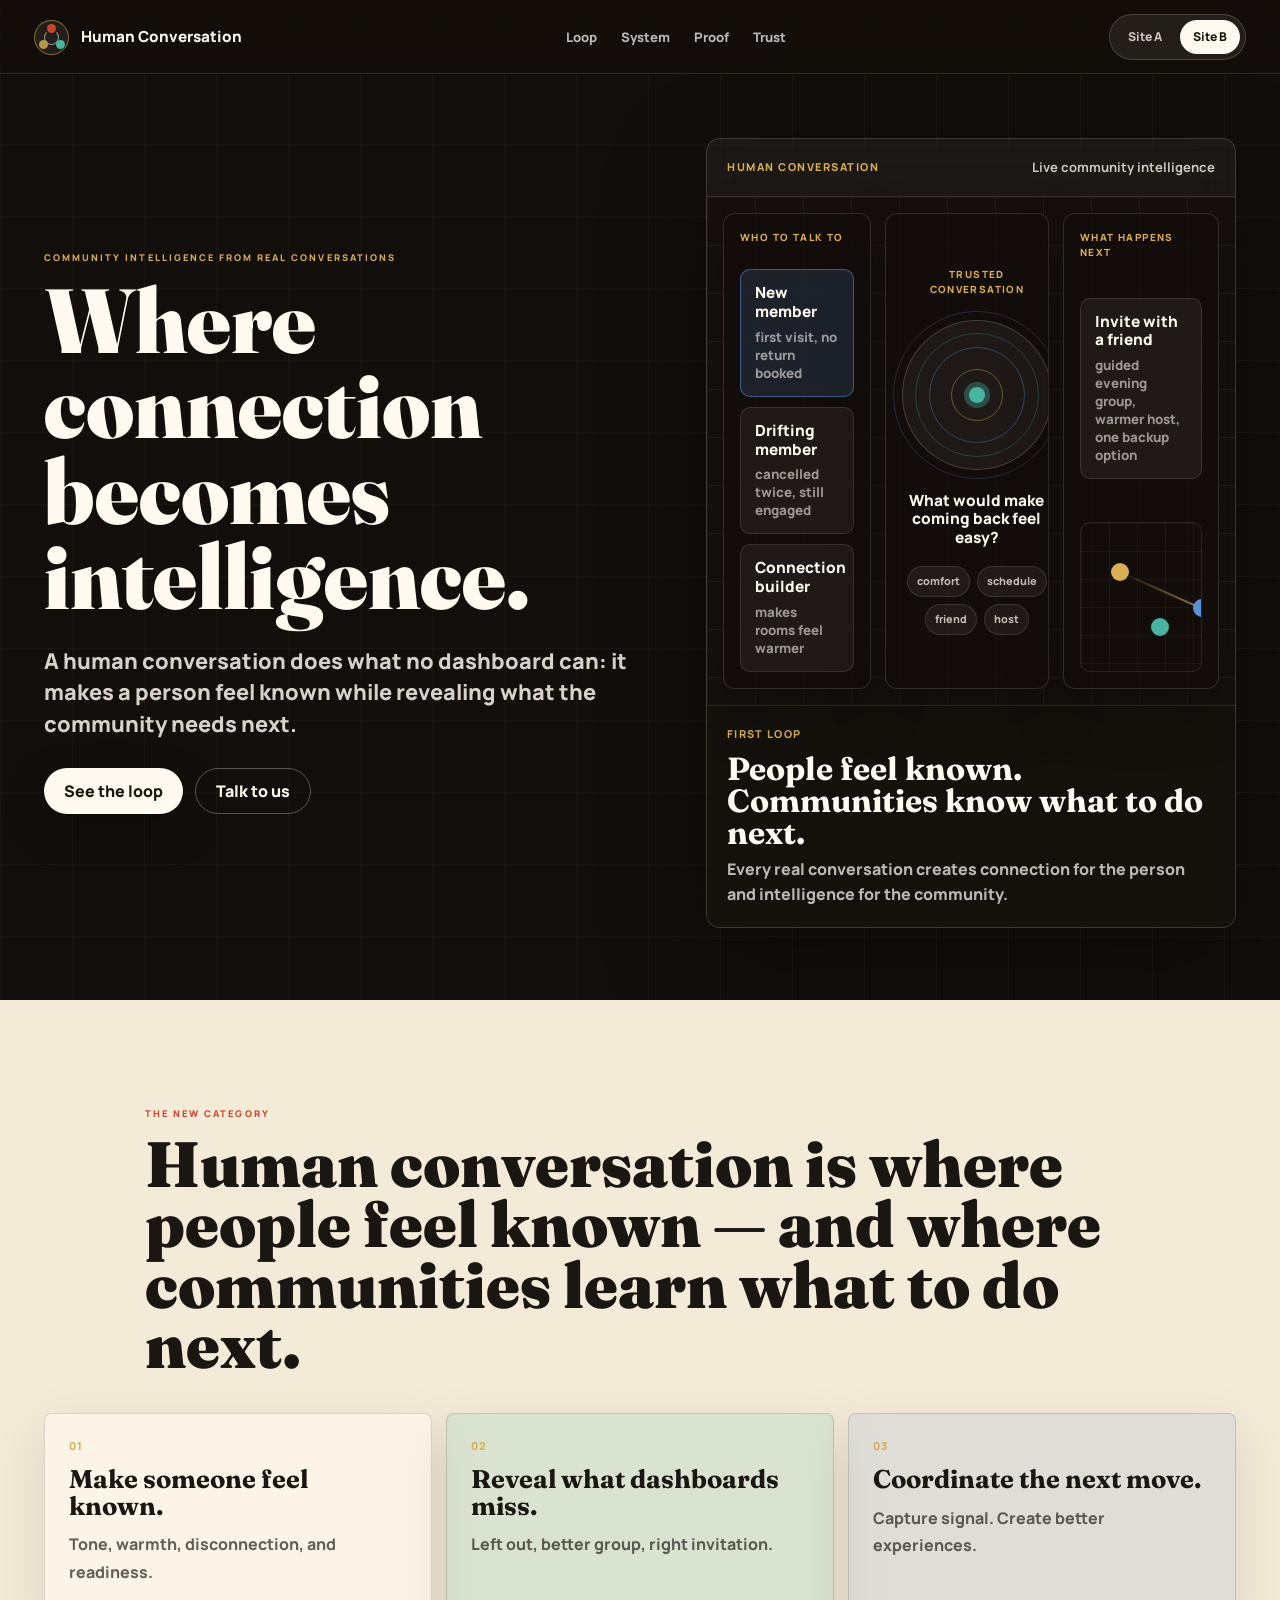
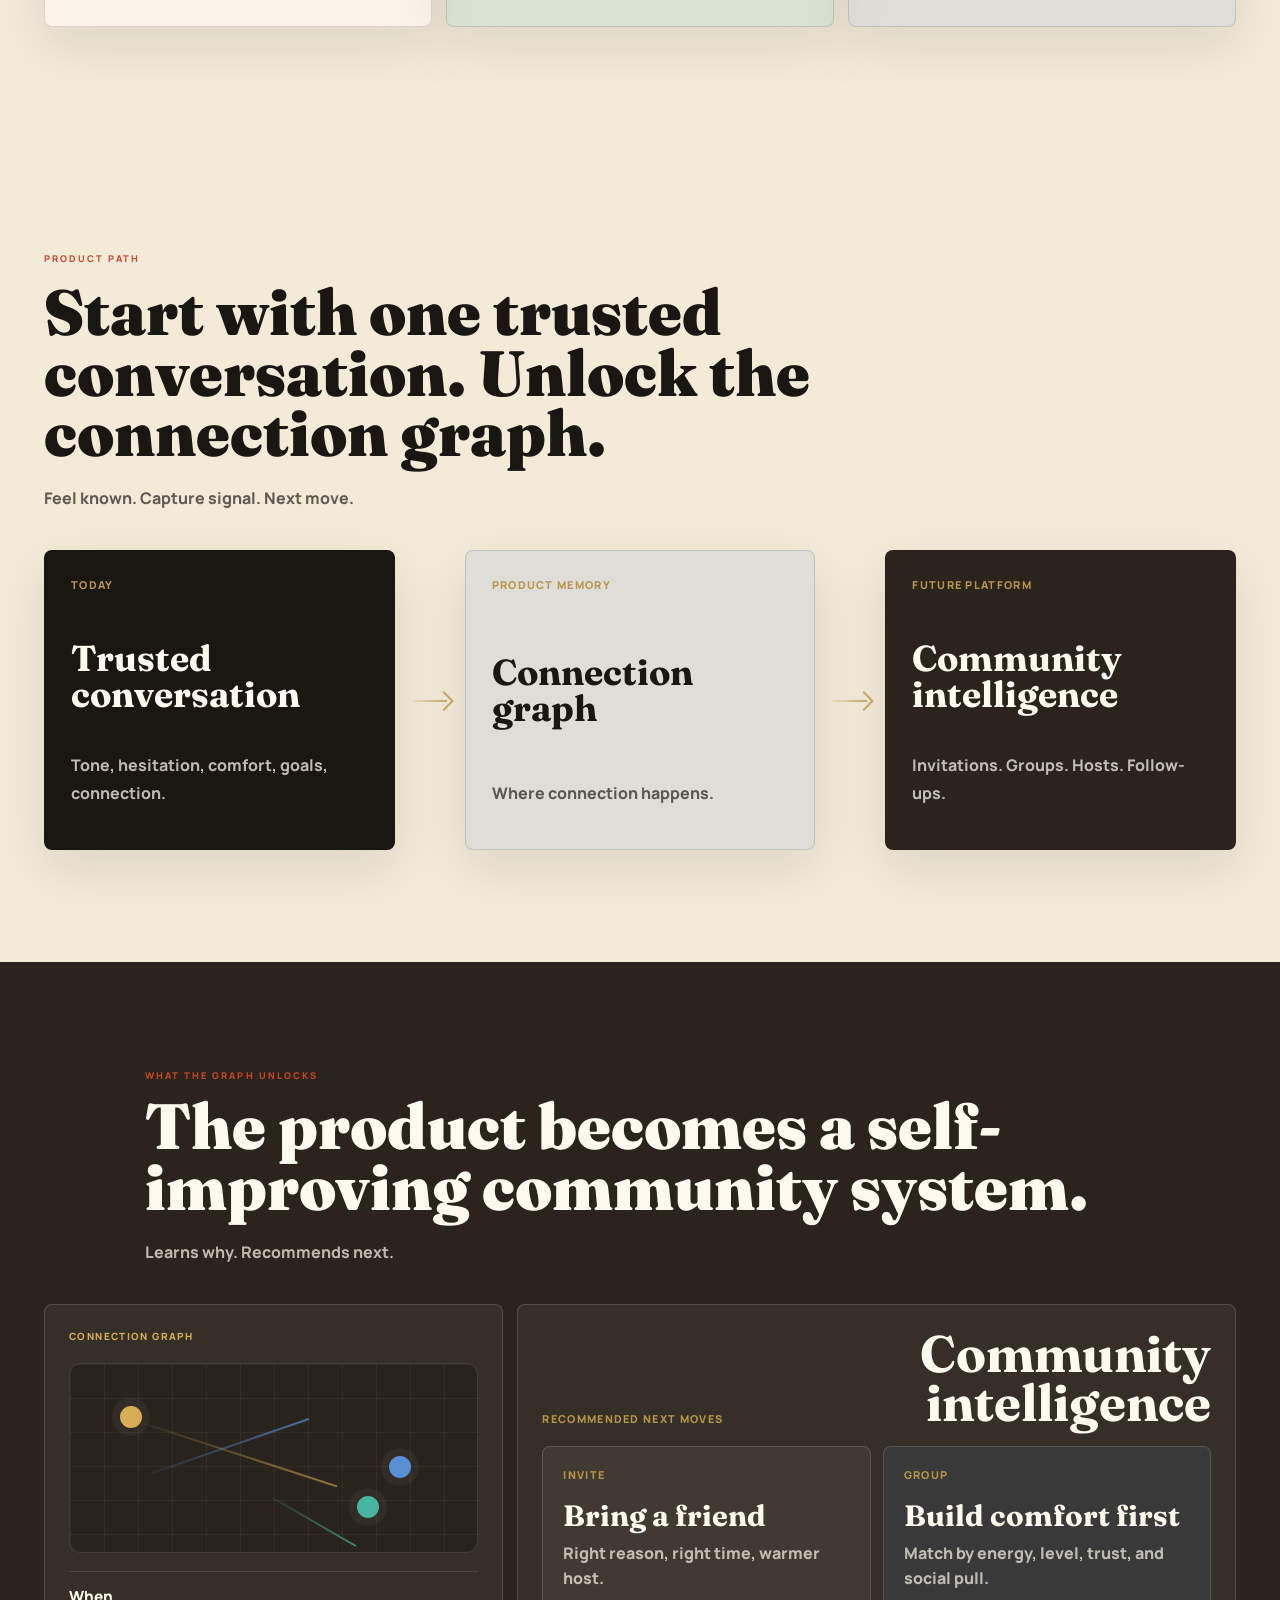
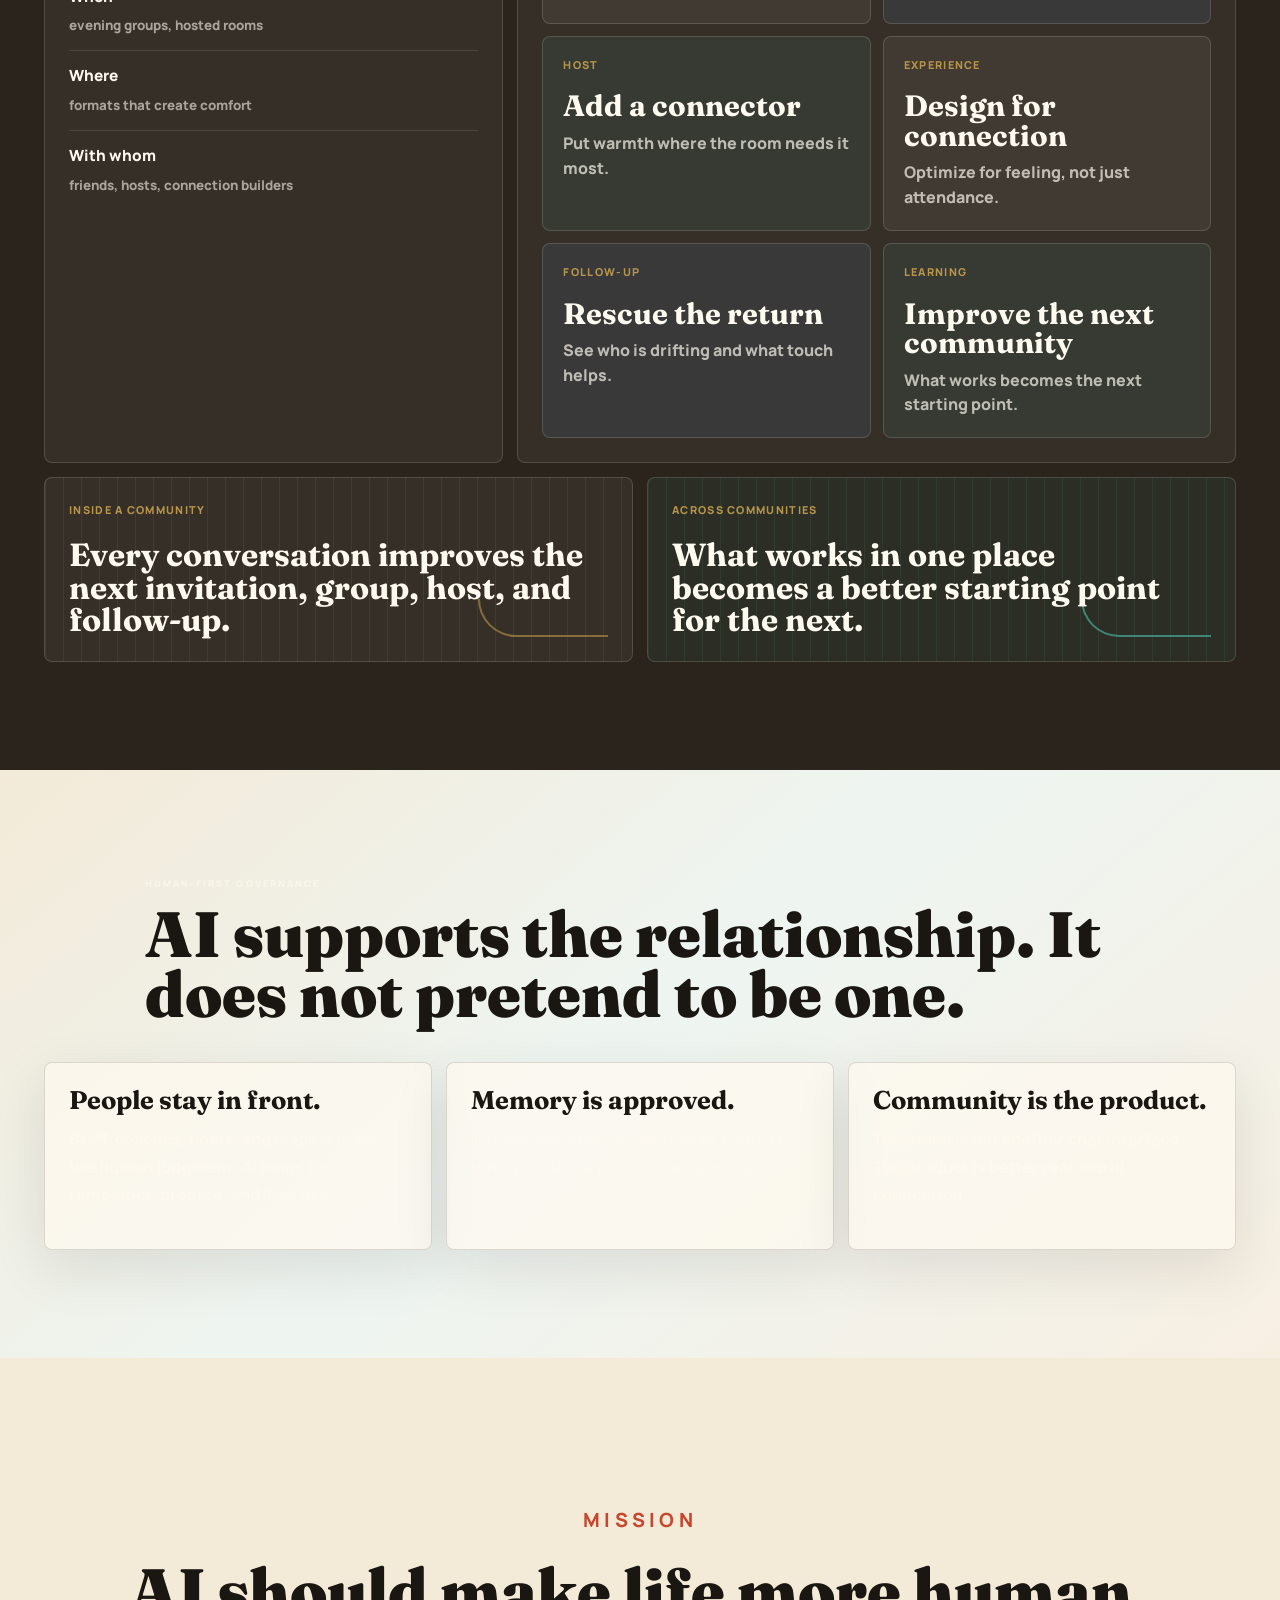
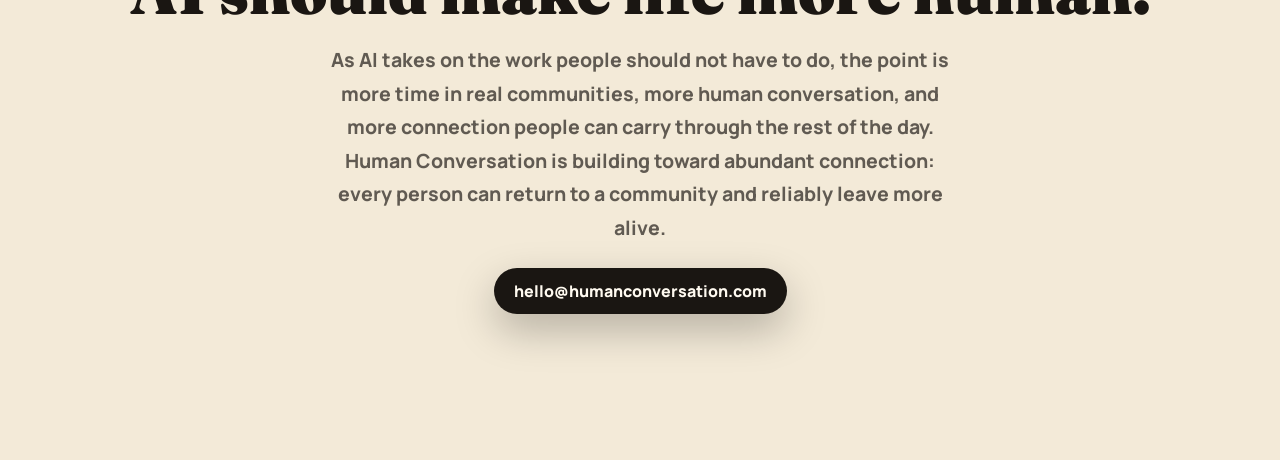
==== index.html @ 1b4b3cd1 "Turn future capabilities into product surface" ====
﻿<!doctype html>
<html lang="en">
  <head>
    <meta charset="utf-8" />
    <meta name="viewport" content="width=device-width, initial-scale=1" />
    <meta
      name="description"
      content="Human Conversation is where people feel known &mdash; and where communities learn what to do next."
    />
    <meta name="theme-color" content="#17130f" />
    <title>Human Conversation | Connection Intelligence</title>
    <link rel="preconnect" href="https://fonts.googleapis.com" />
    <link rel="preconnect" href="https://fonts.gstatic.com" crossorigin />
    <link
      href="https://fonts.googleapis.com/css2?family=Fraunces:opsz,wght@9..144,600;9..144,700;9..144,800;9..144,900&family=Manrope:wght@500;600;700;800;900&display=swap"
      rel="stylesheet"
    />
    <link rel="stylesheet" href="./styles.css" />
  </head>
  <body>
    <header class="site-header" aria-label="Human Conversation navigation">
      <a class="brand" href="#top" aria-label="Human Conversation home">
        <span class="brand-mark" aria-hidden="true">
          <span></span>
          <span></span>
          <span></span>
        </span>
        <span>Human Conversation</span>
      </a>

      <nav class="main-nav" aria-label="Page sections">
        <a href="#loop">Loop</a>
        <a href="#system">System</a>
        <a href="#proof">Proof</a>
        <a href="#trust">Trust</a>
      </nav>

      <div class="version-switch" aria-label="Site version switcher">
        <a href="./site-a.html">Site A</a>
        <a href="./index.html" aria-current="page">Site B</a>
      </div>
    </header>

    <main id="top">
      <section class="hero">
        <div class="hero-content">
          <p class="eyebrow">Community intelligence from real conversations</p>
          <h1>
            <span class="desktop-title">Where connection becomes intelligence.</span>
            <span class="mobile-title">Where<br />connection<br />becomes<br />intelligence.</span>
          </h1>
          <p class="hero-lede">
            A human conversation does what no dashboard can: it makes a person feel known while revealing what the community needs next.
          </p>
          <div class="hero-actions">
            <a class="primary-action" href="#system">See the loop</a>
            <a class="secondary-action" href="mailto:hello@humanconversation.com">Talk to us</a>
          </div>
        </div>
        <section class="hero-product" aria-label="Human Conversation product preview">
          <div class="product-frame">
            <div class="product-topbar">
              <span>Human Conversation</span>
              <strong>Live community intelligence</strong>
            </div>
            <div class="product-body product-console">
              <div class="console-panel queue-panel">
                <span class="panel-kicker">Who to talk to</span>
                <div class="queue-item is-active">
                  <strong>New member</strong>
                  <small>first visit, no return booked</small>
                </div>
                <div class="queue-item">
                  <strong>Drifting member</strong>
                  <small>cancelled twice, still engaged</small>
                </div>
                <div class="queue-item">
                  <strong>Connection builder</strong>
                  <small>makes rooms feel warmer</small>
                </div>
              </div>

              <div class="conversation-panel">
                <span class="panel-kicker">Trusted conversation</span>
                <div class="voice-core" aria-hidden="true">
                  <span></span>
                  <span></span>
                  <span></span>
                </div>
                <strong>What would make coming back feel easy?</strong>
                <div class="signal-chip-row" aria-label="Signals captured from the conversation">
                  <span>comfort</span>
                  <span>schedule</span>
                  <span>friend</span>
                  <span>host</span>
                </div>
              </div>

              <div class="console-panel recommendation-panel">
                <span class="panel-kicker">What happens next</span>
                <div class="recommendation-card">
                  <strong>Invite with a friend</strong>
                  <small>guided evening group, warmer host, one backup option</small>
                </div>
                <div class="mini-graph" aria-hidden="true">
                  <span class="mini-node mini-a"></span>
                  <span class="mini-node mini-b"></span>
                  <span class="mini-node mini-c"></span>
                  <span class="mini-line line-a"></span>
                  <span class="mini-line line-b"></span>
                </div>
              </div>
            </div>
            <div class="product-insight">
              <span>First loop</span>
              <strong>People feel known. Communities know what to do next.</strong>
              <p>Every real conversation creates connection for the person and intelligence for the community.</p>
            </div>
          </div>
        </section>
      </section>

      <section class="section thesis-band" id="loop">
        <div class="thesis-copy">
          <p class="eyebrow red">The new category</p>
          <h2>
            <span class="desktop-phrase">Human conversation is where people feel known &mdash; and where communities learn what to do next.</span>
            <span class="mobile-phrase">People feel known.<br />Communities know<br />what to do next.</span>
          </h2>
        </div>
        <div class="thesis-grid" aria-label="Human Conversation principles">
          <article>
            <span>01</span>
            <h3>Make someone feel known.</h3>
            <p>Tone, warmth, disconnection, and readiness.</p>
          </article>
          <article>
            <span>02</span>
            <h3>Reveal what dashboards miss.</h3>
            <p>Left out, better group, right invitation.</p>
          </article>
          <article>
            <span>03</span>
            <h3>Coordinate the next move.</h3>
            <p>Capture signal. Create better experiences.</p>
          </article>
        </div>
      </section>

      <section class="unlock-section" id="system">
        <div class="unlock-copy">
          <p class="eyebrow red">Product path</p>
          <h2>
            <span class="desktop-phrase">Start with one trusted conversation. Unlock the connection graph.</span>
            <span class="mobile-phrase">One conversation<br />unlocks the<br />connection graph.</span>
          </h2>
          <p>
            Feel known. Capture signal. Next move.
          </p>
        </div>
        <div class="unlock-board" aria-label="Current product unlocks future product capabilities">
          <article class="unlock-card today-card">
            <span>Today</span>
            <strong>Trusted conversation</strong>
            <p>Tone, hesitation, comfort, goals, connection.</p>
          </article>
          <div class="unlock-arrow" aria-hidden="true"></div>
          <article class="unlock-card graph-card">
            <span>Product memory</span>
            <strong>Connection graph</strong>
            <p>Where connection happens.</p>
          </article>
          <div class="unlock-arrow" aria-hidden="true"></div>
          <article class="unlock-card future-card">
            <span>Future platform</span>
            <strong>Community intelligence</strong>
            <p>Invitations. Groups. Hosts. Follow-ups.</p>
          </article>
        </div>
      </section>

      <section class="section capabilities-section" id="proof">
        <div class="section-heading">
          <p class="eyebrow red">What the graph unlocks</p>
          <h2>
            <span class="desktop-phrase">The product becomes a self-improving community system.</span>
            <span class="mobile-phrase">A self-improving<br />community system.</span>
          </h2>
          <p>
            Learns why. Recommends next.
          </p>
        </div>
        <div class="future-platform" aria-label="Future Human Conversation product surface">
          <div class="future-sidebar" aria-label="Community intelligence inputs">
            <span class="panel-kicker">Connection graph</span>
            <div class="connection-pulse">
              <span class="pulse-node gold-node"></span>
              <span class="pulse-node blue-node"></span>
              <span class="pulse-node mint-node"></span>
              <span class="pulse-line pulse-a"></span>
              <span class="pulse-line pulse-b"></span>
              <span class="pulse-line pulse-c"></span>
            </div>
            <div class="graph-stat">
              <strong>When</strong>
              <small>evening groups, hosted rooms</small>
            </div>
            <div class="graph-stat">
              <strong>Where</strong>
              <small>formats that create comfort</small>
            </div>
            <div class="graph-stat">
              <strong>With whom</strong>
              <small>friends, hosts, connection builders</small>
            </div>
          </div>

          <div class="future-main">
            <div class="future-topline">
              <span>Recommended next moves</span>
              <strong>Community intelligence</strong>
            </div>
            <div class="move-grid">
              <article class="move-card">
                <span>Invite</span>
                <strong>Bring a friend</strong>
                <p>Right reason, right time, warmer host.</p>
              </article>
              <article class="move-card">
                <span>Group</span>
                <strong>Build comfort first</strong>
                <p>Match by energy, level, trust, and social pull.</p>
              </article>
              <article class="move-card">
                <span>Host</span>
                <strong>Add a connector</strong>
                <p>Put warmth where the room needs it most.</p>
              </article>
              <article class="move-card">
                <span>Experience</span>
                <strong>Design for connection</strong>
                <p>Optimize for feeling, not just attendance.</p>
              </article>
              <article class="move-card">
                <span>Follow-up</span>
                <strong>Rescue the return</strong>
                <p>See who is drifting and what touch helps.</p>
              </article>
              <article class="move-card learning-card">
                <span>Learning</span>
                <strong>Improve the next<br />community</strong>
                <p>What works becomes the next starting point.</p>
              </article>
            </div>
          </div>
        </div>
        <div class="learning-strip" aria-label="How Human Conversation improves over time">
          <div class="learning-track">
            <span>Inside a community</span>
            <strong>Every conversation improves the next invitation, group, host, and follow-up.</strong>
          </div>
          <div class="learning-track cross-track">
            <span>Across communities</span>
            <strong>What works in one place becomes a better starting point for the next.</strong>
          </div>
        </div>
      </section>

      <section class="section trust-section" id="trust">
        <div class="section-heading">
          <p class="eyebrow">Human-first governance</p>
          <h2>AI supports the relationship. It does not pretend to be one.</h2>
        </div>
        <div class="trust-grid">
          <article>
            <h3>People stay in front.</h3>
            <p>Staff, coaches, hosts, and leaders make the human judgment. AI helps them remember, prepare, and improve.</p>
          </article>
          <article>
            <h3>Memory is approved.</h3>
            <p>The durable layer is useful staff context, not a pile of raw private conversation.</p>
          </article>
          <article>
            <h3>Community is the product.</h3>
            <p>The brand is not another chat interface. The product is better real-world connection.</p>
          </article>
        </div>
      </section>

      <section class="closing">
        <p class="eyebrow red">Mission</p>
        <h2>AI should make life more human.</h2>
        <p>
          As AI takes on the work people should not have to do, the point is more time in real communities,
          more human conversation, and more connection people can carry through the rest of the day.
          Human Conversation is building toward abundant connection: every person can return to a community
          and reliably leave more alive.
        </p>
        <a class="primary-action" href="mailto:hello@humanconversation.com">hello@humanconversation.com</a>
      </section>
    </main>
  </body>
</html>
---- styles.css ----
﻿:root {
  color-scheme: light;
  --paper: #f3ead8;
  --paper-soft: #fffaf0;
  --ink: #1a1612;
  --ink-2: #2a241d;
  --muted: rgba(26, 22, 18, 0.68);
  --line: rgba(26, 22, 18, 0.14);
  --cream-line: rgba(243, 234, 216, 0.2);
  --gold: #b8954a;
  --gold-2: #d7ad55;
  --red: #c8462c;
  --blue: #5b8fd4;
  --mint: #49b4a0;
  --shadow: 0 24px 70px rgba(26, 22, 18, 0.18);
}

* {
  box-sizing: border-box;
  min-width: 0;
}

html {
  scroll-behavior: smooth;
}

body {
  margin: 0;
  background: var(--paper);
  color: var(--ink);
  font-family: "Manrope", Arial, sans-serif;
  font-size: 16px;
  line-height: 1.55;
  overflow-x: hidden;
  text-rendering: optimizeLegibility;
  -webkit-font-smoothing: antialiased;
}

a {
  color: inherit;
  text-decoration: none;
}

img {
  display: block;
  max-width: 100%;
}

.site-header {
  position: fixed;
  top: 0;
  left: 0;
  z-index: 30;
  display: grid;
  width: 100%;
  grid-template-columns: auto 1fr auto;
  align-items: center;
  gap: 24px;
  padding: 14px 34px;
  color: var(--paper-soft);
}

.site-header::before {
  position: absolute;
  inset: 0;
  z-index: -1;
  border-bottom: 1px solid rgba(243, 234, 216, 0.13);
  background: rgba(18, 14, 11, 0.72);
  backdrop-filter: blur(20px);
  content: "";
}

.brand,
.main-nav,
.version-switch,
.hero-actions {
  display: flex;
  align-items: center;
}

.brand {
  gap: 12px;
  font-size: 0.95rem;
  font-weight: 900;
  letter-spacing: 0;
}

.brand-mark {
  position: relative;
  display: grid;
  width: 35px;
  height: 35px;
  place-items: center;
  border: 1px solid rgba(184, 149, 74, 0.64);
  border-radius: 50%;
  background: rgba(243, 234, 216, 0.08);
}

.brand-mark span {
  position: absolute;
  width: 9px;
  height: 9px;
  border-radius: 50%;
  background: var(--gold);
}

.brand-mark span:nth-child(1) {
  transform: translate(-8px, 7px);
}

.brand-mark span:nth-child(2) {
  background: var(--mint);
  transform: translate(9px, 7px);
}

.brand-mark span:nth-child(3) {
  background: var(--red);
  transform: translateY(-9px);
}

.brand-mark::before {
  position: absolute;
  inset: 9px;
  border: 1px solid rgba(243, 234, 216, 0.58);
  border-top-color: transparent;
  border-radius: 50%;
  content: "";
}

.main-nav {
  justify-content: center;
  gap: 24px;
  font-size: 0.82rem;
  font-weight: 900;
  color: rgba(255, 250, 240, 0.72);
}

.main-nav a:hover,
.brand:hover {
  color: var(--paper-soft);
}

.version-switch {
  gap: 5px;
  border: 1px solid rgba(243, 234, 216, 0.18);
  border-radius: 999px;
  background: rgba(243, 234, 216, 0.08);
  padding: 5px;
}

.version-switch a {
  display: inline-flex;
  min-height: 34px;
  align-items: center;
  justify-content: center;
  border-radius: 999px;
  padding: 0 13px;
  color: rgba(255, 250, 240, 0.76);
  font-size: 0.76rem;
  font-weight: 900;
}

.version-switch a[aria-current="page"] {
  background: var(--paper-soft);
  color: var(--ink);
}

.hero {
  position: relative;
  display: grid;
  grid-template-columns: minmax(0, 0.95fr) minmax(420px, 0.86fr);
  gap: clamp(36px, 6vw, 88px);
  min-height: min(880px, 92vh);
  align-items: center;
  overflow: hidden;
  padding: 138px 44px 72px;
  background:
    linear-gradient(rgba(243, 234, 216, 0.035) 1px, transparent 1px),
    linear-gradient(90deg, rgba(243, 234, 216, 0.035) 1px, transparent 1px),
    #120e0b;
  background-size: 72px 72px;
  color: var(--paper-soft);
}

.hero-content {
  position: relative;
  z-index: 1;
  width: 100%;
  max-width: 780px;
}

.eyebrow {
  margin: 0 0 15px;
  color: var(--gold-2);
  font-size: 0.58rem;
  font-weight: 900;
  letter-spacing: 0.22em;
  line-height: 1.2;
  text-transform: uppercase;
}

.eyebrow.red {
  color: var(--red);
}

h1,
h2,
h3,
p {
  margin-top: 0;
}

h1,
h2 {
  font-family: "Fraunces", Georgia, serif;
  font-weight: 900;
  letter-spacing: 0;
  line-height: 0.94;
}

h1 {
  max-width: 820px;
  margin-bottom: 26px;
  font-size: clamp(4rem, 7.1vw, 8.2rem);
  overflow-wrap: normal;
}

.mobile-title {
  display: none;
}

.mobile-phrase {
  display: none;
}

h2 {
  margin-bottom: 22px;
  font-size: clamp(2.8rem, 5vw, 5.6rem);
}

h3 {
  margin-bottom: 12px;
  font-family: "Fraunces", Georgia, serif;
  font-size: 1.6rem;
  line-height: 1.05;
}

.hero-lede {
  max-width: 760px;
  margin-bottom: 28px;
  color: rgba(255, 250, 240, 0.83);
  font-size: clamp(1.1rem, 1.7vw, 1.55rem);
  font-weight: 800;
  line-height: 1.45;
}

.hero-actions {
  flex-wrap: wrap;
  gap: 12px;
}

.primary-action,
.secondary-action {
  display: inline-flex;
  min-height: 46px;
  align-items: center;
  justify-content: center;
  border-radius: 999px;
  padding: 0 20px;
  font-weight: 900;
}

.primary-action {
  background: var(--paper-soft);
  color: var(--ink);
  box-shadow: 0 16px 40px rgba(0, 0, 0, 0.25);
}

.secondary-action {
  border: 1px solid rgba(243, 234, 216, 0.32);
  color: var(--paper-soft);
}

.hero-product {
  position: relative;
  z-index: 1;
}

.product-frame {
  overflow: hidden;
  border: 1px solid rgba(243, 234, 216, 0.16);
  border-radius: 14px;
  background: rgba(255, 250, 240, 0.045);
  box-shadow: 0 34px 100px rgba(0, 0, 0, 0.36);
  backdrop-filter: blur(18px);
}

.product-topbar {
  display: flex;
  min-height: 58px;
  align-items: center;
  justify-content: space-between;
  gap: 20px;
  border-bottom: 1px solid rgba(243, 234, 216, 0.12);
  padding: 0 20px;
}

.product-topbar span {
  color: var(--gold-2);
  font-size: 0.68rem;
  font-weight: 900;
  letter-spacing: 0.14em;
  text-transform: uppercase;
}

.product-topbar strong {
  color: rgba(255, 250, 240, 0.78);
  font-size: 0.82rem;
}

.product-body {
  position: relative;
  min-height: 430px;
  background:
    linear-gradient(rgba(243, 234, 216, 0.05) 1px, transparent 1px),
    linear-gradient(90deg, rgba(243, 234, 216, 0.05) 1px, transparent 1px),
    rgba(18, 14, 11, 0.64);
  background-size: 48px 48px;
}

.product-console {
  display: grid;
  grid-template-columns: minmax(0, 0.9fr) minmax(0, 1fr) minmax(0, 0.95fr);
  gap: 14px;
  align-items: stretch;
  padding: 16px;
}

.console-panel,
.conversation-panel {
  position: relative;
  min-height: 372px;
  border: 1px solid rgba(243, 234, 216, 0.14);
  border-radius: 12px;
  background: rgba(18, 14, 11, 0.78);
  box-shadow: 0 22px 60px rgba(0, 0, 0, 0.24);
  padding: 16px;
  overflow: hidden;
}

.conversation-panel {
  display: grid;
  align-content: center;
  justify-items: center;
  text-align: center;
}

.panel-kicker {
  display: block;
  margin-bottom: 14px;
  color: var(--gold-2);
  font-size: 0.62rem;
  font-weight: 900;
  letter-spacing: 0.14em;
  text-transform: uppercase;
}

.queue-panel {
  display: grid;
  align-content: start;
  gap: 10px;
}

.queue-item,
.recommendation-card {
  border: 1px solid rgba(243, 234, 216, 0.12);
  border-radius: 10px;
  background: rgba(255, 250, 240, 0.055);
  padding: 14px;
}

.queue-item.is-active {
  border-color: rgba(91, 143, 212, 0.54);
  background: rgba(91, 143, 212, 0.16);
}

.queue-item strong,
.recommendation-card strong,
.conversation-panel strong {
  display: block;
  color: var(--paper-soft);
  font-size: 0.96rem;
  font-weight: 900;
  line-height: 1.22;
}

.queue-item small,
.recommendation-card small {
  display: block;
  margin-top: 6px;
  color: rgba(255, 250, 240, 0.56);
  font-weight: 800;
  line-height: 1.35;
}

.voice-core {
  position: relative;
  display: grid;
  width: 150px;
  height: 150px;
  margin: 8px auto 22px;
  place-items: center;
  border: 1px solid rgba(243, 234, 216, 0.18);
  border-radius: 50%;
  background:
    radial-gradient(circle, rgba(73, 180, 160, 0.34) 0 12%, transparent 13%),
    rgba(255, 250, 240, 0.05);
}

.voice-core::before,
.voice-core::after,
.voice-core span {
  position: absolute;
  border: 1px solid rgba(91, 143, 212, 0.38);
  border-radius: 50%;
  content: "";
}

.voice-core::before {
  inset: 26px;
}

.voice-core::after {
  inset: 48px;
  border-color: rgba(184, 149, 74, 0.5);
}

.voice-core span:nth-child(1) {
  inset: -10px;
  border-color: rgba(91, 143, 212, 0.24);
}

.voice-core span:nth-child(2) {
  inset: 12px;
  border-color: rgba(73, 180, 160, 0.28);
}

.voice-core span:nth-child(3) {
  width: 16px;
  height: 16px;
  background: var(--mint);
  border: 0;
}

.signal-chip-row {
  display: flex;
  flex-wrap: wrap;
  gap: 7px;
  justify-content: center;
  margin-top: 18px;
}

.signal-chip-row span {
  border: 1px solid rgba(243, 234, 216, 0.13);
  border-radius: 999px;
  background: rgba(255, 250, 240, 0.06);
  color: rgba(255, 250, 240, 0.72);
  padding: 6px 9px;
  font-size: 0.68rem;
  font-weight: 900;
}

.recommendation-panel {
  display: grid;
  align-content: space-between;
}

.mini-graph {
  position: relative;
  height: 150px;
  margin-top: 20px;
  border: 1px solid rgba(243, 234, 216, 0.1);
  border-radius: 10px;
  background:
    linear-gradient(rgba(243, 234, 216, 0.045) 1px, transparent 1px),
    linear-gradient(90deg, rgba(243, 234, 216, 0.045) 1px, transparent 1px);
  background-size: 28px 28px;
  overflow: hidden;
}

.mini-node,
.mini-line {
  position: absolute;
  display: block;
}

.mini-node {
  z-index: 2;
  width: 18px;
  height: 18px;
  border-radius: 50%;
}

.mini-a {
  top: 40px;
  left: 30px;
  background: var(--gold-2);
}

.mini-b {
  top: 76px;
  left: 112px;
  background: var(--blue);
}

.mini-c {
  right: 32px;
  bottom: 35px;
  background: var(--mint);
}

.mini-line {
  height: 2px;
  background: linear-gradient(90deg, rgba(184, 149, 74, 0.1), rgba(184, 149, 74, 0.86));
  transform-origin: left center;
}

.line-a {
  top: 52px;
  left: 48px;
  width: 90px;
  transform: rotate(24deg);
}

.line-b {
  top: 88px;
  left: 130px;
  width: 92px;
  transform: rotate(-19deg);
}

.product-insight {
  border-top: 1px solid rgba(243, 234, 216, 0.12);
  padding: 20px;
  background: rgba(18, 14, 11, 0.72);
}

.product-insight span,
.thesis-grid span {
  display: block;
  margin-bottom: 11px;
  color: var(--gold-2);
  font-size: 0.68rem;
  font-weight: 900;
  letter-spacing: 0.12em;
  text-transform: uppercase;
}

.product-insight strong {
  display: block;
  margin-bottom: 8px;
  font-family: "Fraunces", Georgia, serif;
  font-size: 2rem;
  line-height: 1;
}

.product-insight p {
  margin-bottom: 0;
  color: rgba(255, 250, 240, 0.72);
  font-weight: 800;
}

.section {
  padding: 108px 44px;
}

.section > *,
.unlock-section {
  width: 100%;
  max-width: 1320px;
  margin-right: auto;
  margin-left: auto;
}

.thesis-band {
  background: var(--paper);
}

.thesis-copy,
.section-heading,
.unlock-copy {
  max-width: 990px;
  margin-bottom: 38px;
}

.thesis-grid,
.trust-grid {
  display: grid;
  grid-template-columns: repeat(3, minmax(0, 1fr));
  gap: 14px;
}

.thesis-grid article,
.trust-grid article,
.unlock-card {
  border: 1px solid var(--line);
  border-radius: 8px;
  background: rgba(255, 250, 240, 0.62);
  box-shadow: 0 18px 56px rgba(26, 22, 18, 0.1);
  padding: 24px;
}

.thesis-grid article:nth-child(2) {
  background: rgba(73, 180, 160, 0.14);
}

.thesis-grid article:nth-child(3) {
  background: rgba(91, 143, 212, 0.13);
}

.thesis-grid p,
.section-heading p:not(.eyebrow),
.unlock-copy p,
.unlock-card p,
.trust-grid p,
.closing p {
  color: var(--muted);
  font-weight: 760;
  line-height: 1.72;
}

.unlock-section {
  padding: 116px 44px 112px;
}

.unlock-board {
  display: grid;
  grid-template-columns: minmax(0, 1fr) 42px minmax(0, 1fr) 42px minmax(0, 1fr);
  gap: 14px;
  align-items: stretch;
}

.unlock-card {
  display: grid;
  min-height: 300px;
  align-content: space-between;
  padding: 26px;
}

.unlock-card span {
  display: block;
  color: var(--gold);
  font-size: 0.68rem;
  font-weight: 900;
  letter-spacing: 0.12em;
  text-transform: uppercase;
}

.unlock-card strong {
  display: block;
  margin: 18px 0 12px;
  font-family: "Fraunces", Georgia, serif;
  font-size: 2.25rem;
  line-height: 1;
}

.today-card {
  background: var(--ink);
  color: var(--paper-soft);
}

.today-card p,
.future-card p {
  color: rgba(255, 250, 240, 0.72);
}

.graph-card {
  background: rgba(91, 143, 212, 0.13);
}

.future-card {
  background: var(--ink-2);
  color: var(--paper-soft);
}

.unlock-arrow {
  position: relative;
  min-height: 300px;
}

.unlock-arrow::before {
  position: absolute;
  top: 50%;
  right: 4px;
  left: 4px;
  height: 2px;
  background: linear-gradient(90deg, rgba(184, 149, 74, 0.15), rgba(184, 149, 74, 0.78));
  content: "";
}

.unlock-arrow::after {
  position: absolute;
  top: calc(50% - 6px);
  right: 0;
  width: 12px;
  height: 12px;
  border-top: 2px solid rgba(184, 149, 74, 0.78);
  border-right: 2px solid rgba(184, 149, 74, 0.78);
  content: "";
  transform: rotate(45deg);
}

.capabilities-section {
  background: var(--ink-2);
  color: var(--paper-soft);
}

.capabilities-section .section-heading p:not(.eyebrow),
.trust-section p {
  color: rgba(255, 250, 240, 0.7);
}

.future-platform {
  display: grid;
  grid-template-columns: minmax(280px, 0.78fr) minmax(0, 1.22fr);
  gap: 14px;
}

.future-sidebar,
.future-main,
.move-card {
  border: 1px solid rgba(243, 234, 216, 0.16);
  border-radius: 8px;
  background: rgba(243, 234, 216, 0.06);
}

.future-sidebar {
  display: grid;
  align-content: start;
  min-height: 520px;
  padding: 24px;
}

.connection-pulse {
  position: relative;
  min-height: 190px;
  margin: 4px 0 18px;
  border: 1px solid rgba(243, 234, 216, 0.12);
  border-radius: 12px;
  background:
    linear-gradient(rgba(243, 234, 216, 0.05) 1px, transparent 1px),
    linear-gradient(90deg, rgba(243, 234, 216, 0.05) 1px, transparent 1px),
    rgba(18, 14, 11, 0.34);
  background-size: 34px 34px;
  overflow: hidden;
}

.pulse-node,
.pulse-line {
  position: absolute;
  display: block;
}

.pulse-node {
  z-index: 2;
  width: 22px;
  height: 22px;
  border-radius: 50%;
  box-shadow: 0 0 0 8px rgba(255, 250, 240, 0.04);
}

.gold-node {
  top: 42px;
  left: 50px;
  background: var(--gold-2);
}

.blue-node {
  top: 92px;
  right: 66px;
  background: var(--blue);
}

.mint-node {
  right: 98px;
  bottom: 34px;
  background: var(--mint);
}

.pulse-line {
  height: 2px;
  background: linear-gradient(90deg, rgba(184, 149, 74, 0.06), rgba(184, 149, 74, 0.76));
  transform-origin: left center;
}

.pulse-a {
  top: 58px;
  left: 72px;
  width: 205px;
  transform: rotate(18deg);
}

.pulse-b {
  top: 108px;
  left: 82px;
  width: 166px;
  background: linear-gradient(90deg, rgba(91, 143, 212, 0.08), rgba(91, 143, 212, 0.7));
  transform: rotate(-19deg);
}

.pulse-c {
  right: 108px;
  bottom: 54px;
  width: 98px;
  background: linear-gradient(90deg, rgba(73, 180, 160, 0.08), rgba(73, 180, 160, 0.72));
  transform: rotate(30deg);
}

.graph-stat {
  border-top: 1px solid rgba(243, 234, 216, 0.12);
  padding: 13px 0;
}

.graph-stat strong,
.future-topline strong,
.move-card strong {
  display: block;
  color: var(--paper-soft);
}

.graph-stat strong {
  margin-bottom: 4px;
  font-size: 0.96rem;
  font-weight: 900;
}

.graph-stat small {
  color: rgba(255, 250, 240, 0.58);
  font-weight: 800;
}

.future-main {
  padding: 24px;
}

.future-topline {
  display: flex;
  align-items: end;
  justify-content: space-between;
  gap: 24px;
  margin-bottom: 18px;
}

.future-topline span,
.move-card span {
  display: block;
  color: var(--gold);
  font-size: 0.68rem;
  font-weight: 900;
  letter-spacing: 0.12em;
  text-transform: uppercase;
}

.future-topline strong {
  max-width: 420px;
  font-family: "Fraunces", Georgia, serif;
  font-size: clamp(2rem, 4vw, 4rem);
  line-height: 0.96;
  text-align: right;
}

.move-grid {
  display: grid;
  grid-template-columns: repeat(2, minmax(0, 1fr));
  gap: 12px;
}

.move-card {
  min-height: 178px;
  padding: 20px;
}

.move-card strong {
  margin: 18px 0 10px;
  font-family: "Fraunces", Georgia, serif;
  font-size: clamp(1.55rem, 2.3vw, 2.2rem);
  line-height: 1;
}

.move-card p {
  margin-bottom: 0;
  color: rgba(255, 250, 240, 0.68);
  font-weight: 800;
  line-height: 1.55;
}

.move-card:nth-child(2),
.move-card:nth-child(5) {
  background: rgba(91, 143, 212, 0.1);
}

.move-card:nth-child(3),
.learning-card {
  background: rgba(73, 180, 160, 0.09);
}

.learning-strip {
  display: grid;
  grid-template-columns: minmax(0, 1fr) minmax(0, 1fr);
  gap: 14px;
  margin-top: 14px;
}

.learning-track {
  position: relative;
  min-height: 160px;
  border: 1px solid rgba(243, 234, 216, 0.16);
  border-radius: 8px;
  background:
    linear-gradient(90deg, rgba(184, 149, 74, 0.24), transparent 1px),
    rgba(243, 234, 216, 0.055);
  background-size: 18px 100%;
  padding: 24px;
  overflow: hidden;
}

.learning-track::after {
  position: absolute;
  right: 24px;
  bottom: 24px;
  width: 128px;
  height: 36px;
  border-bottom: 2px solid rgba(184, 149, 74, 0.62);
  border-left: 2px solid rgba(184, 149, 74, 0.62);
  border-radius: 0 0 0 999px;
  content: "";
}

.cross-track {
  background:
    linear-gradient(90deg, rgba(73, 180, 160, 0.18), transparent 1px),
    rgba(73, 180, 160, 0.07);
  background-size: 18px 100%;
}

.cross-track::after {
  border-color: rgba(73, 180, 160, 0.66);
}

.learning-track span {
  display: block;
  margin-bottom: 20px;
  color: var(--gold);
  font-size: 0.68rem;
  font-weight: 900;
  letter-spacing: 0.12em;
  text-transform: uppercase;
}

.learning-track strong {
  position: relative;
  z-index: 1;
  display: block;
  max-width: 520px;
  color: var(--paper-soft);
  font-family: "Fraunces", Georgia, serif;
  font-size: clamp(1.55rem, 2.5vw, 2.4rem);
  line-height: 1.02;
}

.trust-section {
  background: linear-gradient(140deg, #f3ead8, #eef5f1 48%, #f7efe2);
}

.trust-grid article {
  background: rgba(255, 250, 240, 0.7);
}

.closing {
  display: grid;
  min-height: 78vh;
  align-content: center;
  justify-items: center;
  padding: 110px 44px;
  text-align: center;
}

.closing h2 {
  max-width: 1050px;
}

.closing p {
  max-width: 620px;
  margin-bottom: 24px;
  font-size: 1.22rem;
}

.closing .primary-action {
  background: var(--ink);
  color: var(--paper-soft);
}

@media (max-width: 1120px) {
  .site-header {
    grid-template-columns: auto auto;
  }

  .main-nav {
    display: none;
  }

  .version-switch {
    justify-self: end;
  }

  .hero {
    grid-template-columns: 1fr;
    align-items: start;
  }

  .hero-product {
    max-width: 760px;
  }

  .unlock-board {
    grid-template-columns: 1fr;
    gap: 12px;
  }

  .future-platform {
    grid-template-columns: 1fr;
  }

  .future-sidebar {
    min-height: 0;
  }

  .unlock-arrow {
    min-height: 42px;
  }

  .unlock-arrow::before {
    top: 4px;
    bottom: 4px;
    left: 50%;
    width: 2px;
    height: auto;
    background: linear-gradient(180deg, rgba(184, 149, 74, 0.15), rgba(184, 149, 74, 0.78));
  }

  .unlock-arrow::after {
    top: auto;
    right: auto;
    bottom: 1px;
    left: calc(50% - 6px);
    transform: rotate(135deg);
  }
}

@media (max-width: 820px) {
  .site-header {
    gap: 12px;
    padding: 12px 16px;
  }

  .brand span:last-child {
    max-width: 150px;
  }

  .version-switch a {
    min-height: 32px;
    padding: 0 10px;
  }

  .hero {
    min-height: auto;
    padding: 122px 20px 38px;
  }

  .product-body {
    min-height: 0;
  }

  .product-console {
    grid-template-columns: 1fr;
  }

  .console-panel,
  .conversation-panel {
    min-height: 220px;
  }

  .voice-core {
    width: 122px;
    height: 122px;
  }

  h1 {
    font-size: clamp(2.55rem, 11.4vw, 4rem);
    line-height: 0.98;
  }

  h2 {
    font-size: clamp(2.35rem, 11vw, 3.6rem);
  }

  .section,
  .unlock-section,
  .closing {
    padding-right: 20px;
    padding-left: 20px;
  }

  .thesis-grid,
  .trust-grid,
  .move-grid,
  .learning-strip {
    grid-template-columns: 1fr;
  }

  .future-topline {
    align-items: start;
    flex-direction: column;
  }

  .future-topline strong {
    text-align: left;
  }
}

@media (max-width: 520px) {
  .site-header {
    position: absolute;
  }

  .brand {
    font-size: 0.82rem;
  }

  .brand-mark {
    width: 31px;
    height: 31px;
  }

  .version-switch {
    grid-column: 1 / -1;
    justify-self: stretch;
  }

  .version-switch a {
    flex: 1;
  }

  .hero {
    padding-top: 132px;
    overflow: hidden;
  }

  .hero-content,
  .hero-product,
  .hero-lede,
  h1 {
    width: 100%;
    max-width: calc(100vw - 40px);
  }

  h1 {
    font-size: clamp(2.05rem, 9.3vw, 2.72rem);
    overflow-wrap: anywhere;
  }

  h2 {
    width: 100%;
    max-width: 100%;
    font-size: 1.88rem;
    overflow-wrap: anywhere;
  }

  .section,
  .unlock-section,
  .closing {
    overflow: hidden;
  }

  .section > *,
  .unlock-section > *,
  .thesis-copy,
  .section-heading,
  .unlock-copy,
  .thesis-grid,
  .trust-grid,
  .move-grid,
  .future-platform,
  .unlock-board {
    width: auto;
    max-width: 100%;
  }

  .thesis-grid article,
  .trust-grid article,
  .move-card,
  .unlock-card {
    width: auto;
    max-width: 100%;
    overflow-wrap: anywhere;
  }

  .thesis-grid,
  .trust-grid {
    display: block;
  }

  .thesis-grid article,
  .trust-grid article {
    margin-bottom: 12px;
  }

  .learning-strip {
    display: grid;
    gap: 12px;
  }

  .thesis-grid h3,
  .trust-grid h3 {
    font-size: 1.38rem;
  }

  .unlock-card strong,
  .move-card strong {
    font-size: 1.72rem;
  }

  .thesis-grid p,
  .trust-grid p,
  .unlock-card p,
  .move-card p {
    font-size: 0.94rem;
    line-height: 1.58;
  }

  .thesis-grid h3,
  .thesis-grid p,
  .trust-grid h3,
  .trust-grid p,
  .unlock-card strong,
  .unlock-card p,
  .move-card strong,
  .move-card p {
    max-width: 100%;
    overflow-wrap: anywhere;
  }

  .thesis-copy,
  .section-heading,
  .unlock-copy,
  .thesis-grid,
  .trust-grid,
  .future-platform,
  .future-sidebar,
  .future-main,
  .move-grid,
  .learning-strip,
  .unlock-board,
  .thesis-grid article,
  .trust-grid article,
  .move-card,
  .unlock-card,
  .learning-track {
    width: calc(100vw - 48px) !important;
    max-width: calc(100vw - 48px) !important;
    margin-right: 0 !important;
    margin-left: 0 !important;
  }

  .thesis-copy h2,
  .section-heading h2,
  .unlock-copy h2 {
    width: calc(100vw - 48px) !important;
    max-width: calc(100vw - 48px) !important;
    white-space: normal;
  }

  .desktop-title {
    display: none;
  }

  .mobile-title {
    display: block;
  }

  .desktop-phrase {
    display: none;
  }

  .mobile-phrase {
    display: block;
  }

  .hero-lede {
    max-width: 31ch;
    font-size: 0.96rem;
    line-height: 1.46;
    overflow-wrap: anywhere;
  }

  .hero-actions {
    align-items: stretch;
    flex-direction: column;
  }

  .primary-action,
  .secondary-action {
    width: 100%;
  }

  .product-frame {
    border-radius: 10px;
  }

  .product-topbar {
    min-height: 54px;
    align-items: flex-start;
    flex-direction: column;
    gap: 2px;
    justify-content: center;
    padding: 10px 14px;
  }

  .product-body {
    display: grid;
    min-height: 0;
    gap: 12px;
    padding: 14px;
  }

  .console-panel,
  .conversation-panel {
    min-height: 0;
    padding: 14px;
  }

  .product-frame,
  .product-console,
  .console-panel,
  .conversation-panel,
  .recommendation-card,
  .mini-graph {
    width: 100%;
    max-width: 100%;
  }

  .queue-panel {
    gap: 8px;
  }

  .queue-item,
  .recommendation-card {
    padding: 12px;
  }

  .voice-core {
    width: 104px;
    height: 104px;
    margin-bottom: 16px;
  }

  .conversation-panel strong {
    max-width: 20ch;
    font-size: 0.92rem;
    line-height: 1.18;
    overflow-wrap: anywhere;
  }

  .signal-chip-row {
    margin-top: 14px;
  }

  .mini-c {
    right: 48px;
  }

  .future-sidebar,
  .future-main {
    padding: 14px;
  }

  .connection-pulse {
    min-height: 180px;
  }

  .gold-node {
    left: 36px;
  }

  .blue-node {
    right: 44px;
  }

  .mint-node {
    right: 72px;
  }

  .pulse-a {
    width: 150px;
  }

  .pulse-b {
    width: 124px;
  }

  .move-grid {
    gap: 10px;
  }

  .move-card {
    min-height: 142px;
    padding: 16px;
  }

  .learning-track {
    min-height: 170px;
    padding: 18px;
  }

  .learning-track strong {
    max-width: 18ch;
    font-size: 1.48rem;
    overflow-wrap: anywhere;
  }

  .learning-track::after {
    right: 18px;
    bottom: 18px;
    width: 74px;
  }

  .product-insight {
    padding: 16px;
  }

  .product-insight strong {
    max-width: 23ch;
    font-size: 1.34rem;
    overflow-wrap: anywhere;
  }

  .product-insight p {
    max-width: 29ch;
    font-size: 0.88rem;
    line-height: 1.45;
    overflow-wrap: anywhere;
  }
}
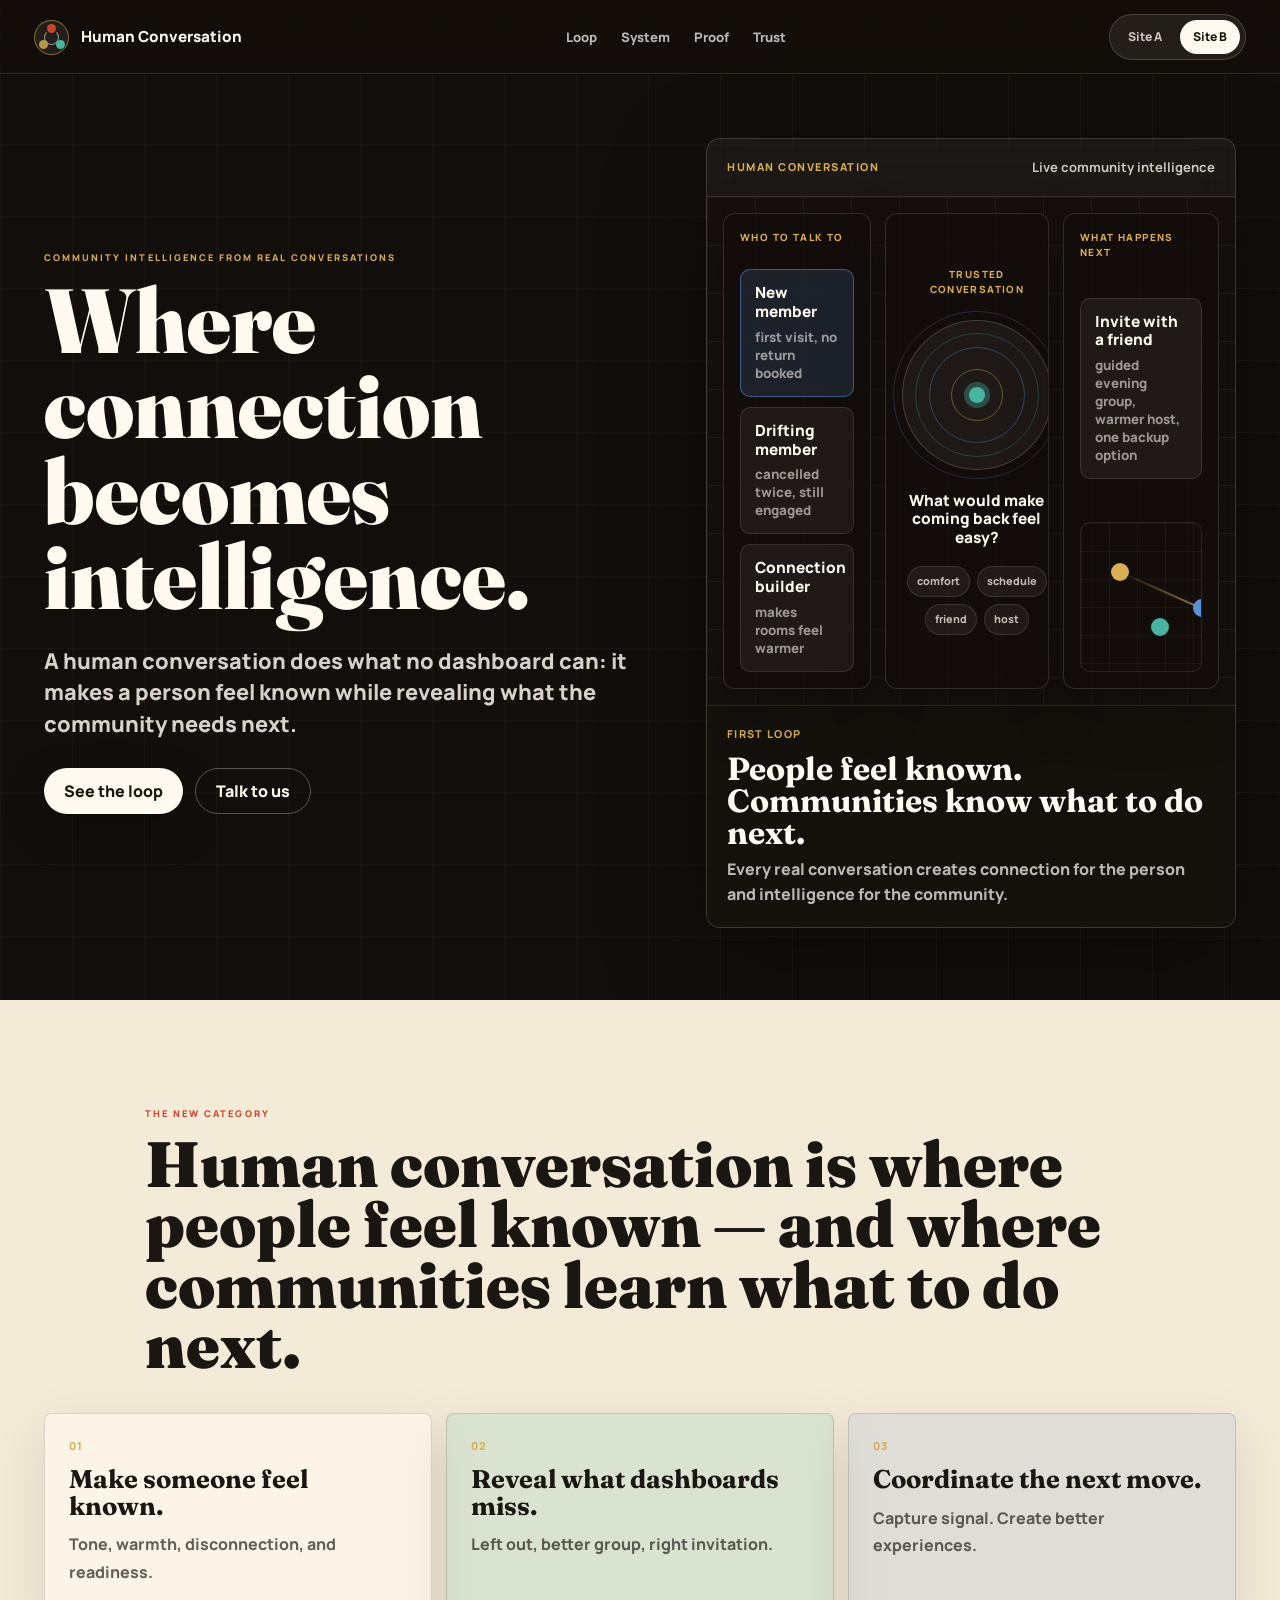
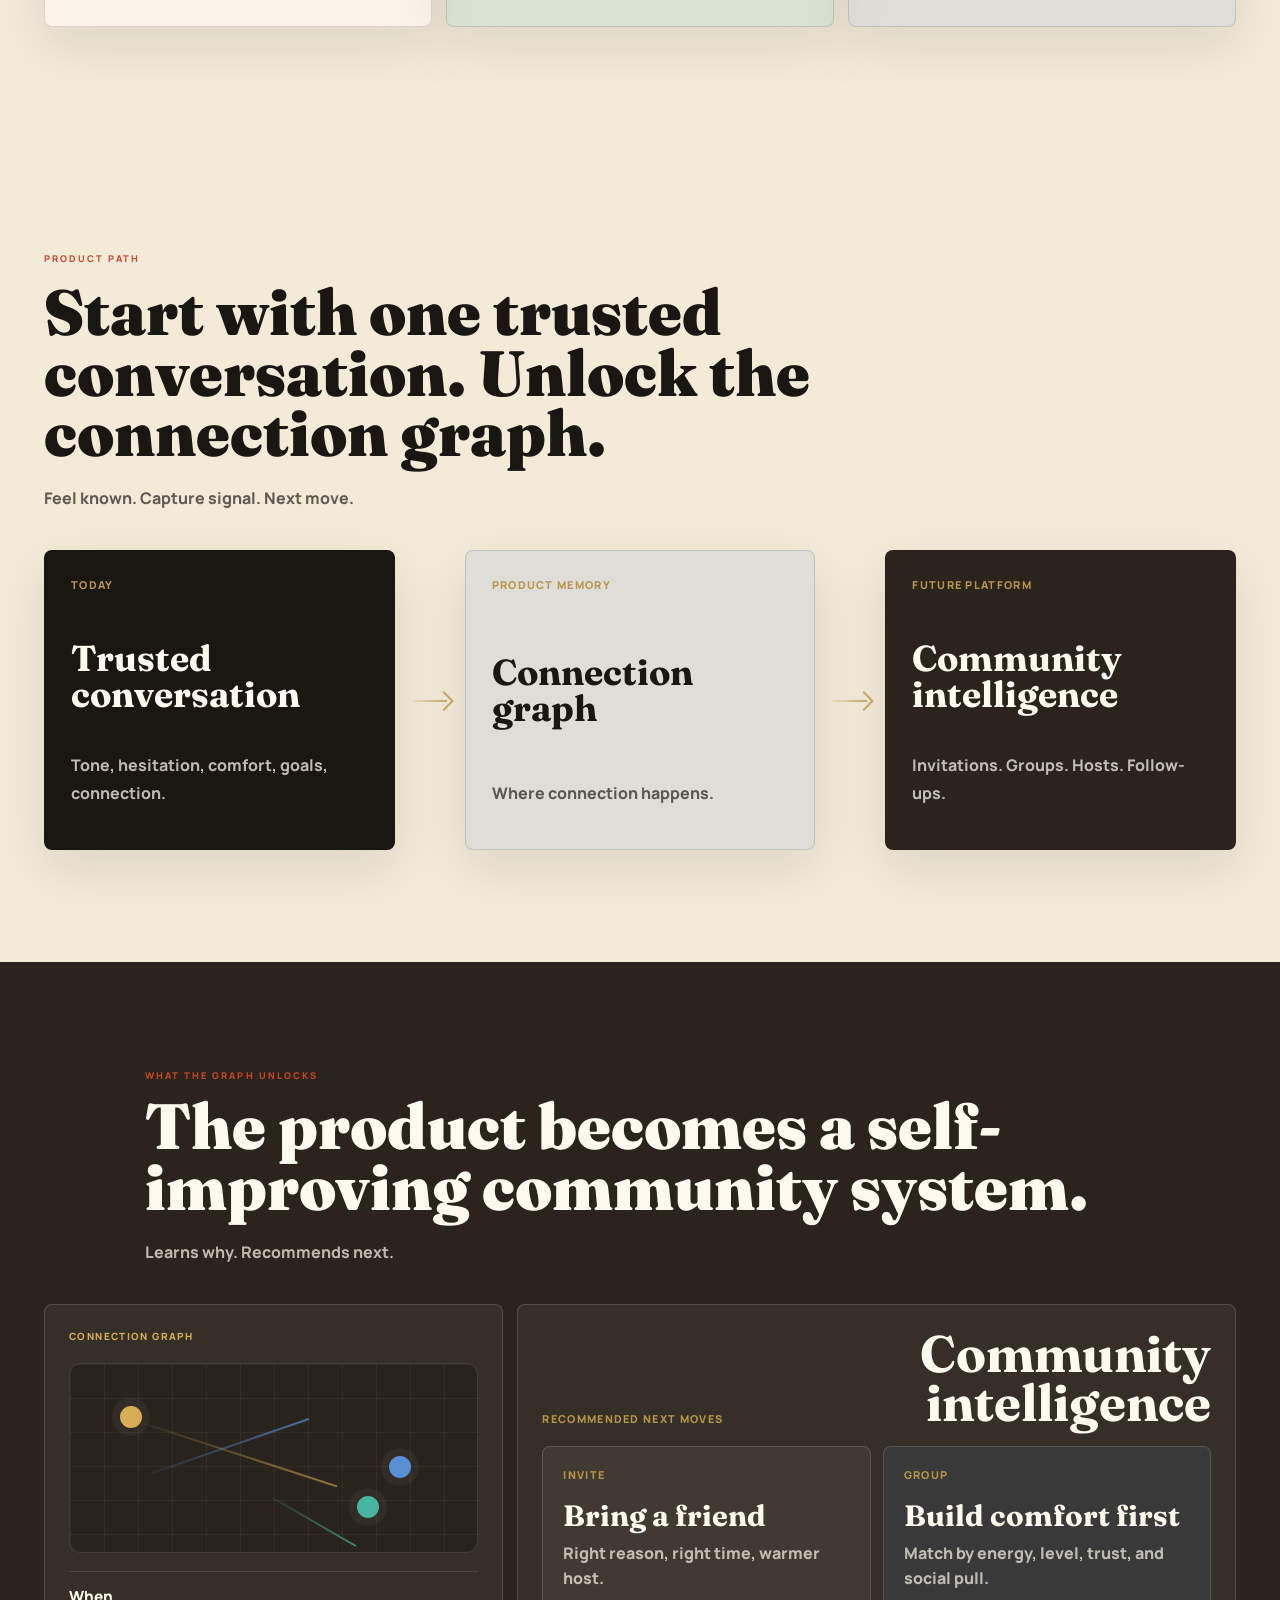
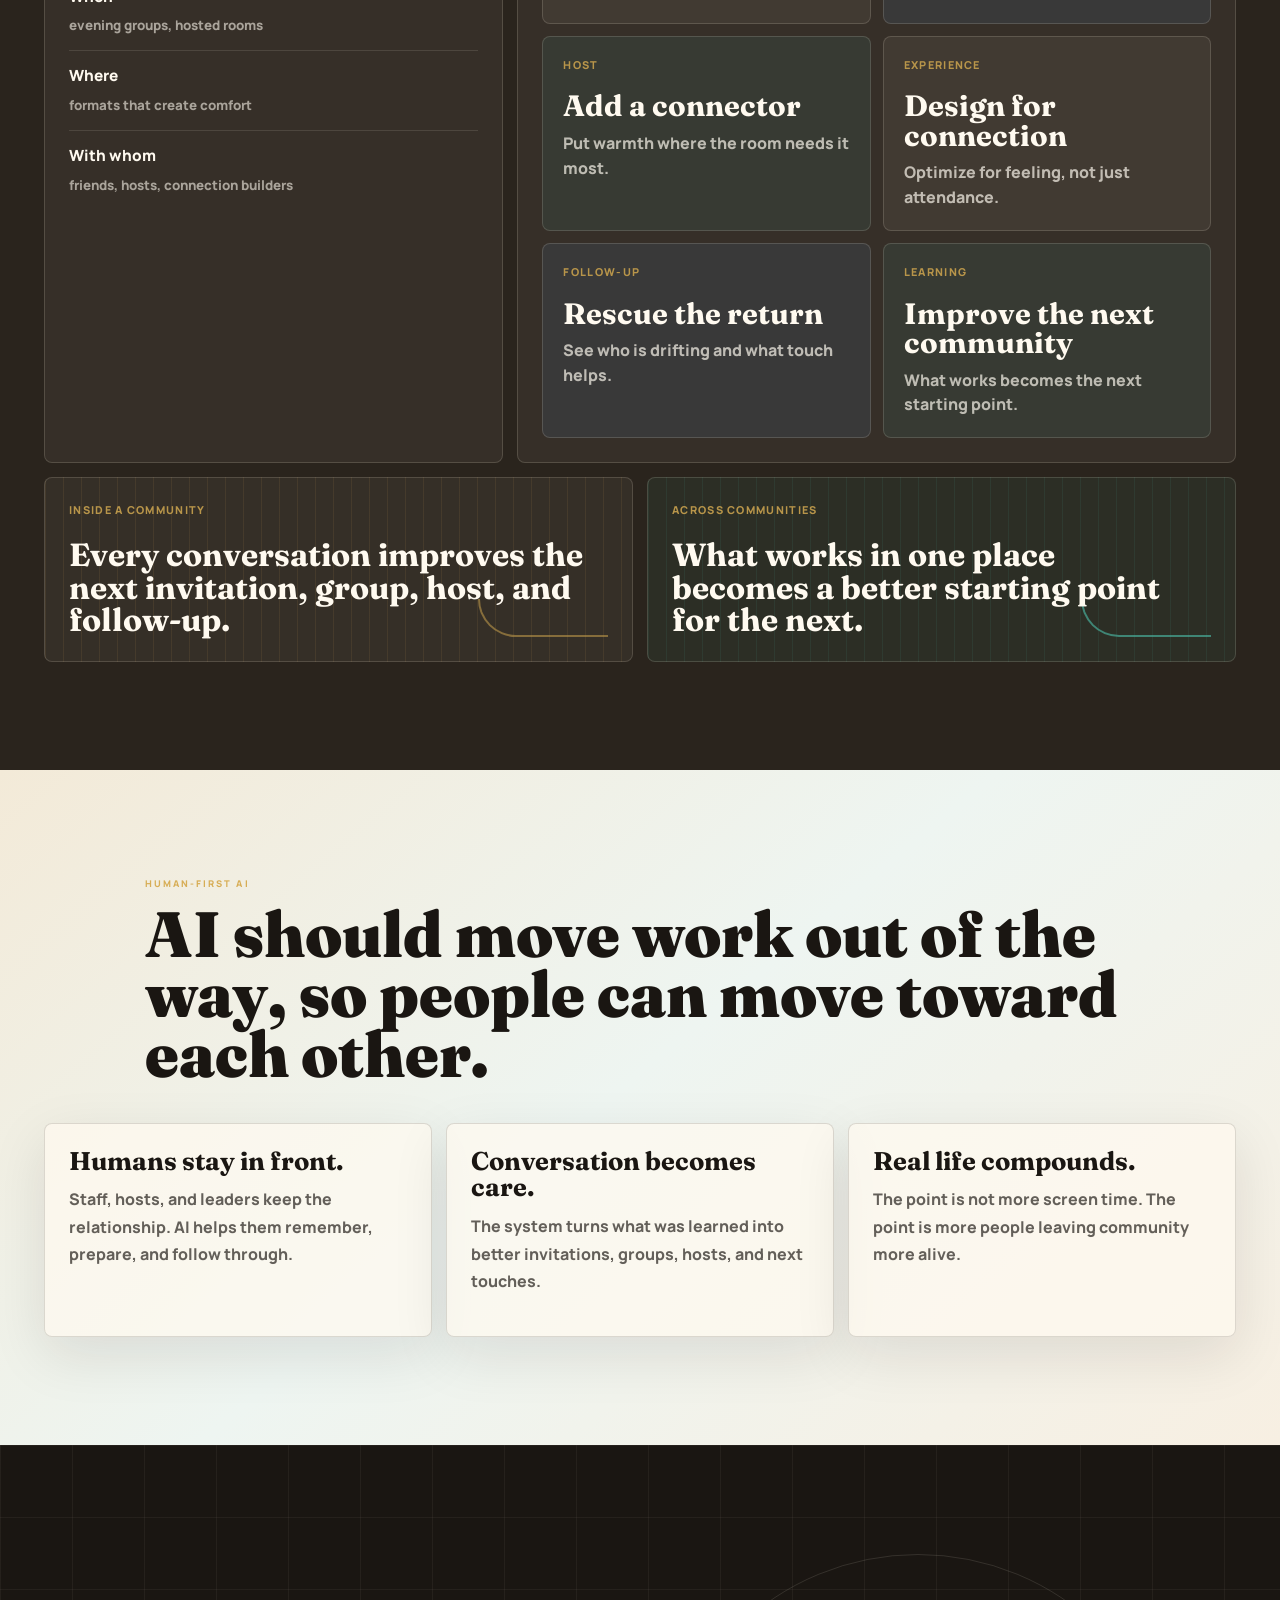
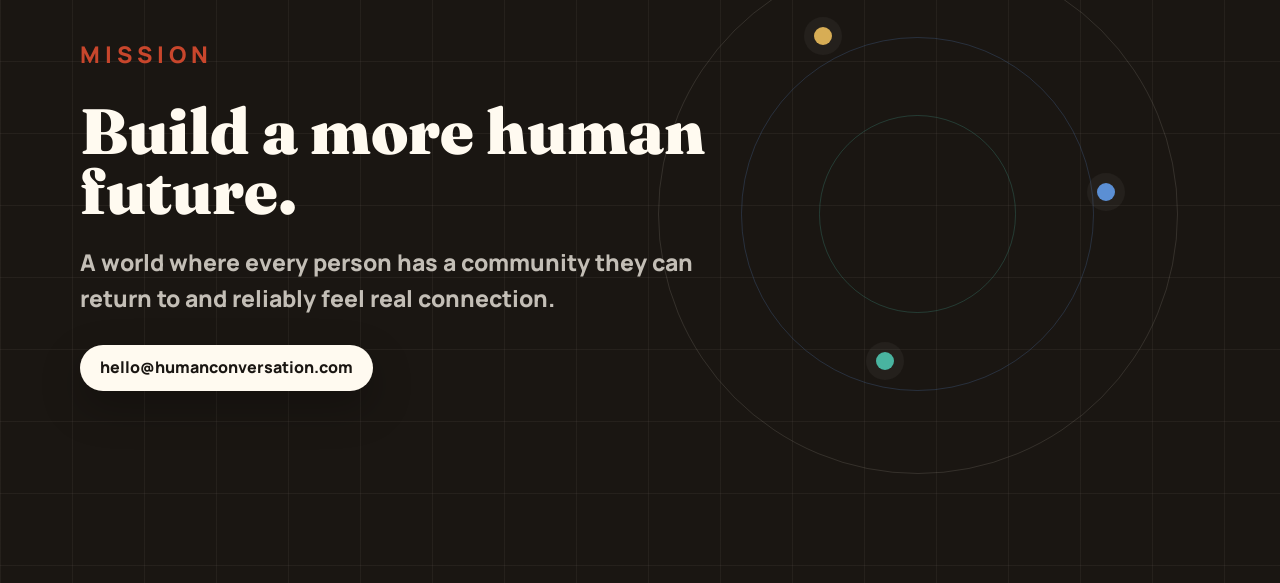
==== commit 3359f3e3: "Sharpen human future ending" ====
--- a/index.html
+++ b/index.html
@@ -268,35 +268,42 @@
 
       <section class="section trust-section" id="trust">
         <div class="section-heading">
-          <p class="eyebrow">Human-first governance</p>
-          <h2>AI supports the relationship. It does not pretend to be one.</h2>
+          <p class="eyebrow">Human-first AI</p>
+          <h2>AI should move work out of the way, so people can move toward each other.</h2>
         </div>
         <div class="trust-grid">
           <article>
-            <h3>People stay in front.</h3>
-            <p>Staff, coaches, hosts, and leaders make the human judgment. AI helps them remember, prepare, and improve.</p>
-          </article>
-          <article>
-            <h3>Memory is approved.</h3>
-            <p>The durable layer is useful staff context, not a pile of raw private conversation.</p>
-          </article>
-          <article>
-            <h3>Community is the product.</h3>
-            <p>The brand is not another chat interface. The product is better real-world connection.</p>
-          </article>
-        </div>
-      </section>
-
-      <section class="closing">
-        <p class="eyebrow red">Mission</p>
-        <h2>AI should make life more human.</h2>
-        <p>
-          As AI takes on the work people should not have to do, the point is more time in real communities,
-          more human conversation, and more connection people can carry through the rest of the day.
-          Human Conversation is building toward abundant connection: every person can return to a community
-          and reliably leave more alive.
-        </p>
-        <a class="primary-action" href="mailto:hello@humanconversation.com">hello@humanconversation.com</a>
+            <h3>Humans stay in front.</h3>
+            <p>Staff, hosts, and leaders keep the relationship. AI helps them remember, prepare, and follow through.</p>
+          </article>
+          <article>
+            <h3>Conversation becomes care.</h3>
+            <p>The system turns what was learned into better invitations, groups, hosts, and next touches.</p>
+          </article>
+          <article>
+            <h3>Real life compounds.</h3>
+            <p>The point is not more screen time. The point is more people leaving community more alive.</p>
+          </article>
+        </div>
+      </section>
+
+      <section class="closing" aria-label="Human Conversation mission">
+        <div class="closing-system" aria-hidden="true">
+          <span class="orbit orbit-one"></span>
+          <span class="orbit orbit-two"></span>
+          <span class="orbit orbit-three"></span>
+          <span class="closing-node node-one"></span>
+          <span class="closing-node node-two"></span>
+          <span class="closing-node node-three"></span>
+        </div>
+        <div class="closing-copy">
+          <p class="eyebrow red">Mission</p>
+          <h2>Build a more human future.</h2>
+          <p>
+            A world where every person has a community they can return to and reliably feel real connection.
+          </p>
+          <a class="primary-action" href="mailto:hello@humanconversation.com">hello@humanconversation.com</a>
+        </div>
       </section>
     </main>
   </body>
--- a/styles.css
+++ b/styles.css
@@ -715,8 +715,7 @@
   color: var(--paper-soft);
 }
 
-.capabilities-section .section-heading p:not(.eyebrow),
-.trust-section p {
+.capabilities-section .section-heading p:not(.eyebrow) {
   color: rgba(255, 250, 240, 0.7);
 }
 
@@ -969,35 +968,114 @@
 }
 
 .trust-section {
-  background: linear-gradient(140deg, #f3ead8, #eef5f1 48%, #f7efe2);
+  background:
+    linear-gradient(140deg, #f3ead8, #eef5f1 48%, #f7efe2);
 }
 
 .trust-grid article {
   background: rgba(255, 250, 240, 0.7);
 }
 
+.trust-section .section-heading p:not(.eyebrow),
+.trust-grid p {
+  color: var(--muted);
+}
+
 .closing {
+  position: relative;
   display: grid;
-  min-height: 78vh;
-  align-content: center;
-  justify-items: center;
-  padding: 110px 44px;
-  text-align: center;
+  min-height: min(760px, 82vh);
+  align-items: center;
+  padding: 118px 44px;
+  overflow: hidden;
+  background:
+    linear-gradient(rgba(243, 234, 216, 0.05) 1px, transparent 1px),
+    linear-gradient(90deg, rgba(243, 234, 216, 0.05) 1px, transparent 1px),
+    var(--ink);
+  background-size: 72px 72px;
+  color: var(--paper-soft);
+}
+
+.closing-copy {
+  position: relative;
+  z-index: 2;
+  width: min(100%, 1120px);
+  margin: 0 auto;
 }
 
 .closing h2 {
-  max-width: 1050px;
+  max-width: 820px;
+  margin-bottom: 24px;
 }
 
 .closing p {
-  max-width: 620px;
-  margin-bottom: 24px;
-  font-size: 1.22rem;
+  max-width: 660px;
+  margin-bottom: 28px;
+  color: rgba(255, 250, 240, 0.74);
+  font-size: clamp(1.18rem, 1.8vw, 1.45rem);
+  font-weight: 820;
+  line-height: 1.55;
 }
 
 .closing .primary-action {
-  background: var(--ink);
-  color: var(--paper-soft);
+  background: var(--paper-soft);
+  color: var(--ink);
+}
+
+.closing-system {
+  position: absolute;
+  right: max(44px, 8vw);
+  bottom: 50%;
+  z-index: 1;
+  width: min(42vw, 520px);
+  aspect-ratio: 1;
+  transform: translateY(50%);
+}
+
+.orbit,
+.closing-node {
+  position: absolute;
+  display: block;
+  border-radius: 50%;
+}
+
+.orbit {
+  inset: 0;
+  border: 1px solid rgba(243, 234, 216, 0.12);
+}
+
+.orbit-two {
+  inset: 16%;
+  border-color: rgba(91, 143, 212, 0.22);
+}
+
+.orbit-three {
+  inset: 31%;
+  border-color: rgba(73, 180, 160, 0.24);
+}
+
+.closing-node {
+  width: 18px;
+  height: 18px;
+  box-shadow: 0 0 0 10px rgba(255, 250, 240, 0.045);
+}
+
+.node-one {
+  top: 14%;
+  left: 30%;
+  background: var(--gold-2);
+}
+
+.node-two {
+  right: 12%;
+  top: 44%;
+  background: var(--blue);
+}
+
+.node-three {
+  bottom: 20%;
+  left: 42%;
+  background: var(--mint);
 }
 
 @media (max-width: 1120px) {
@@ -1180,6 +1258,37 @@
   .unlock-section,
   .closing {
     overflow: hidden;
+  }
+
+  .closing {
+    min-height: 720px;
+    align-items: end;
+    padding-top: 96px;
+    padding-bottom: 86px;
+  }
+
+  .closing-system {
+    top: 62px;
+    right: 50%;
+    bottom: auto;
+    width: min(78vw, 320px);
+    transform: translateX(50%);
+    opacity: 0.62;
+  }
+
+  .closing-copy {
+    width: calc(100vw - 48px);
+    max-width: calc(100vw - 48px);
+  }
+
+  .closing h2 {
+    max-width: 9ch;
+    font-size: 2.45rem;
+  }
+
+  .closing p {
+    max-width: 28ch;
+    font-size: 1rem;
   }
 
   .section > *,
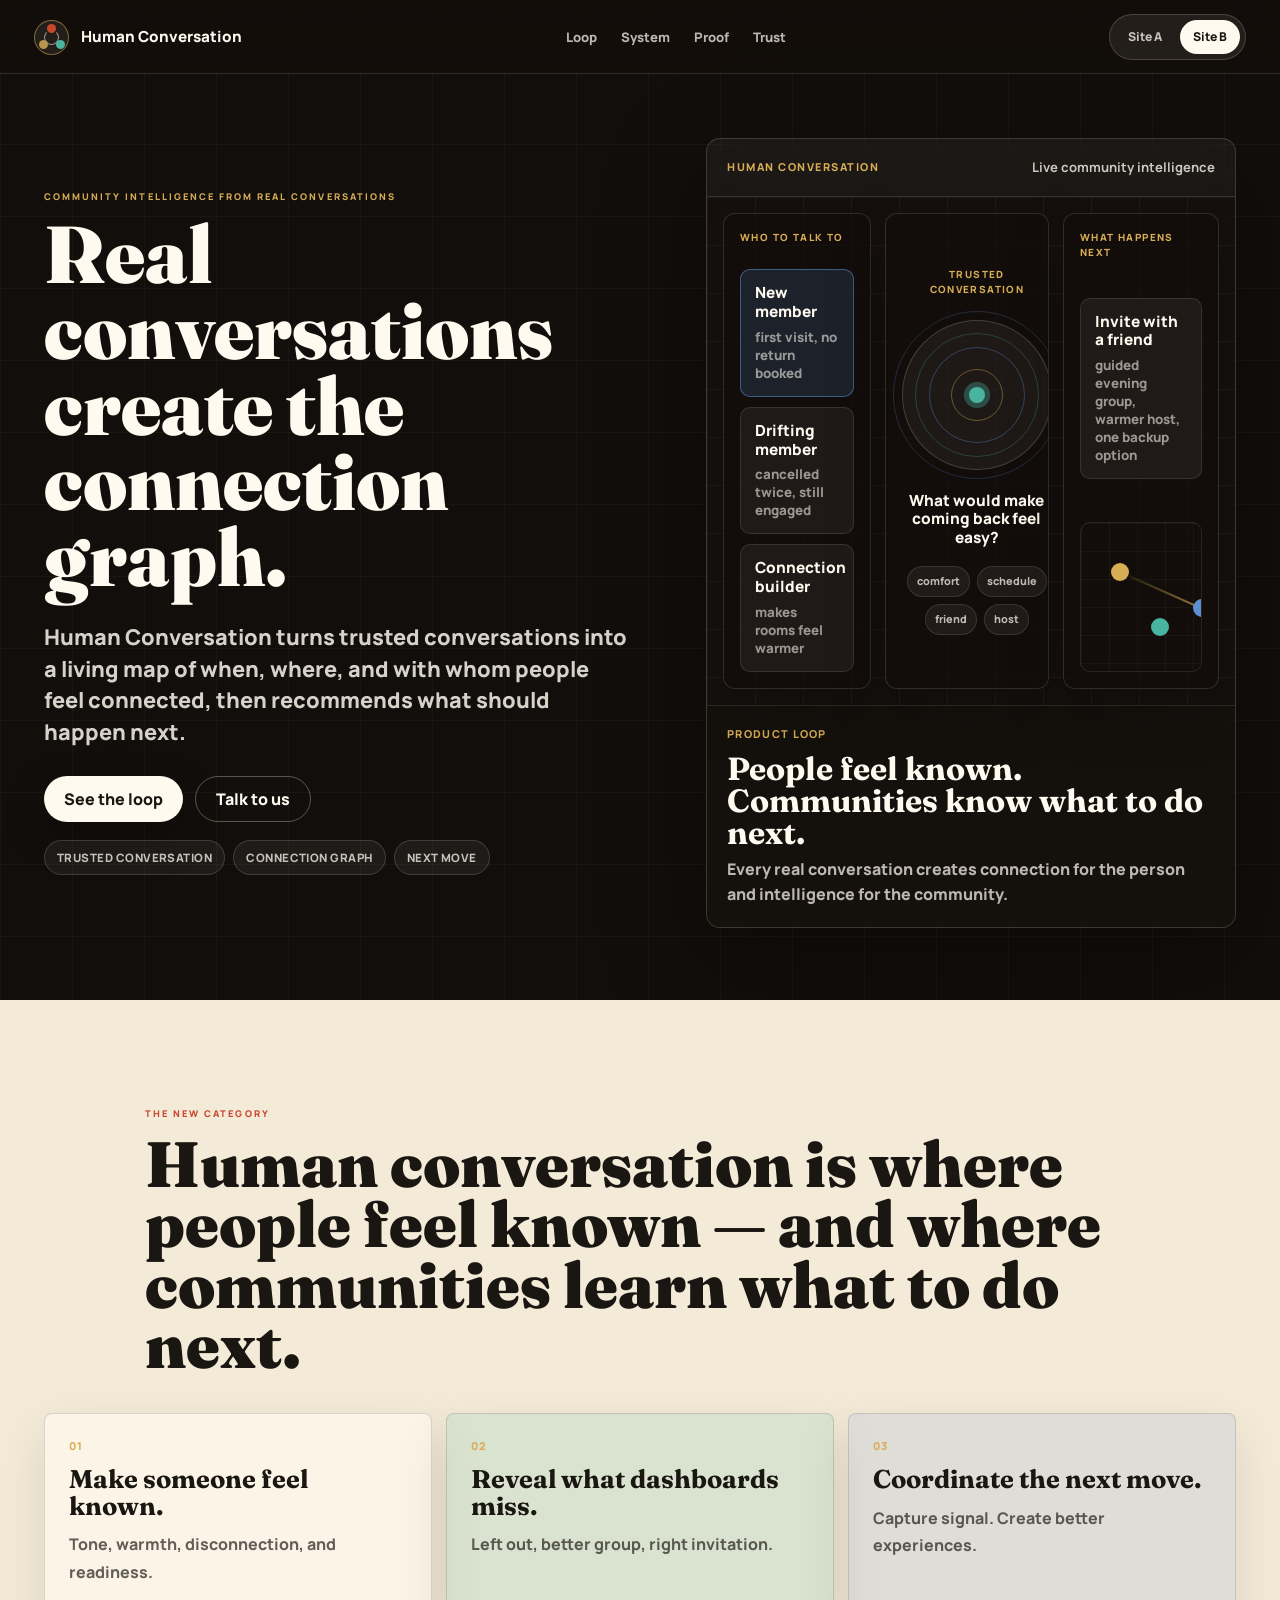
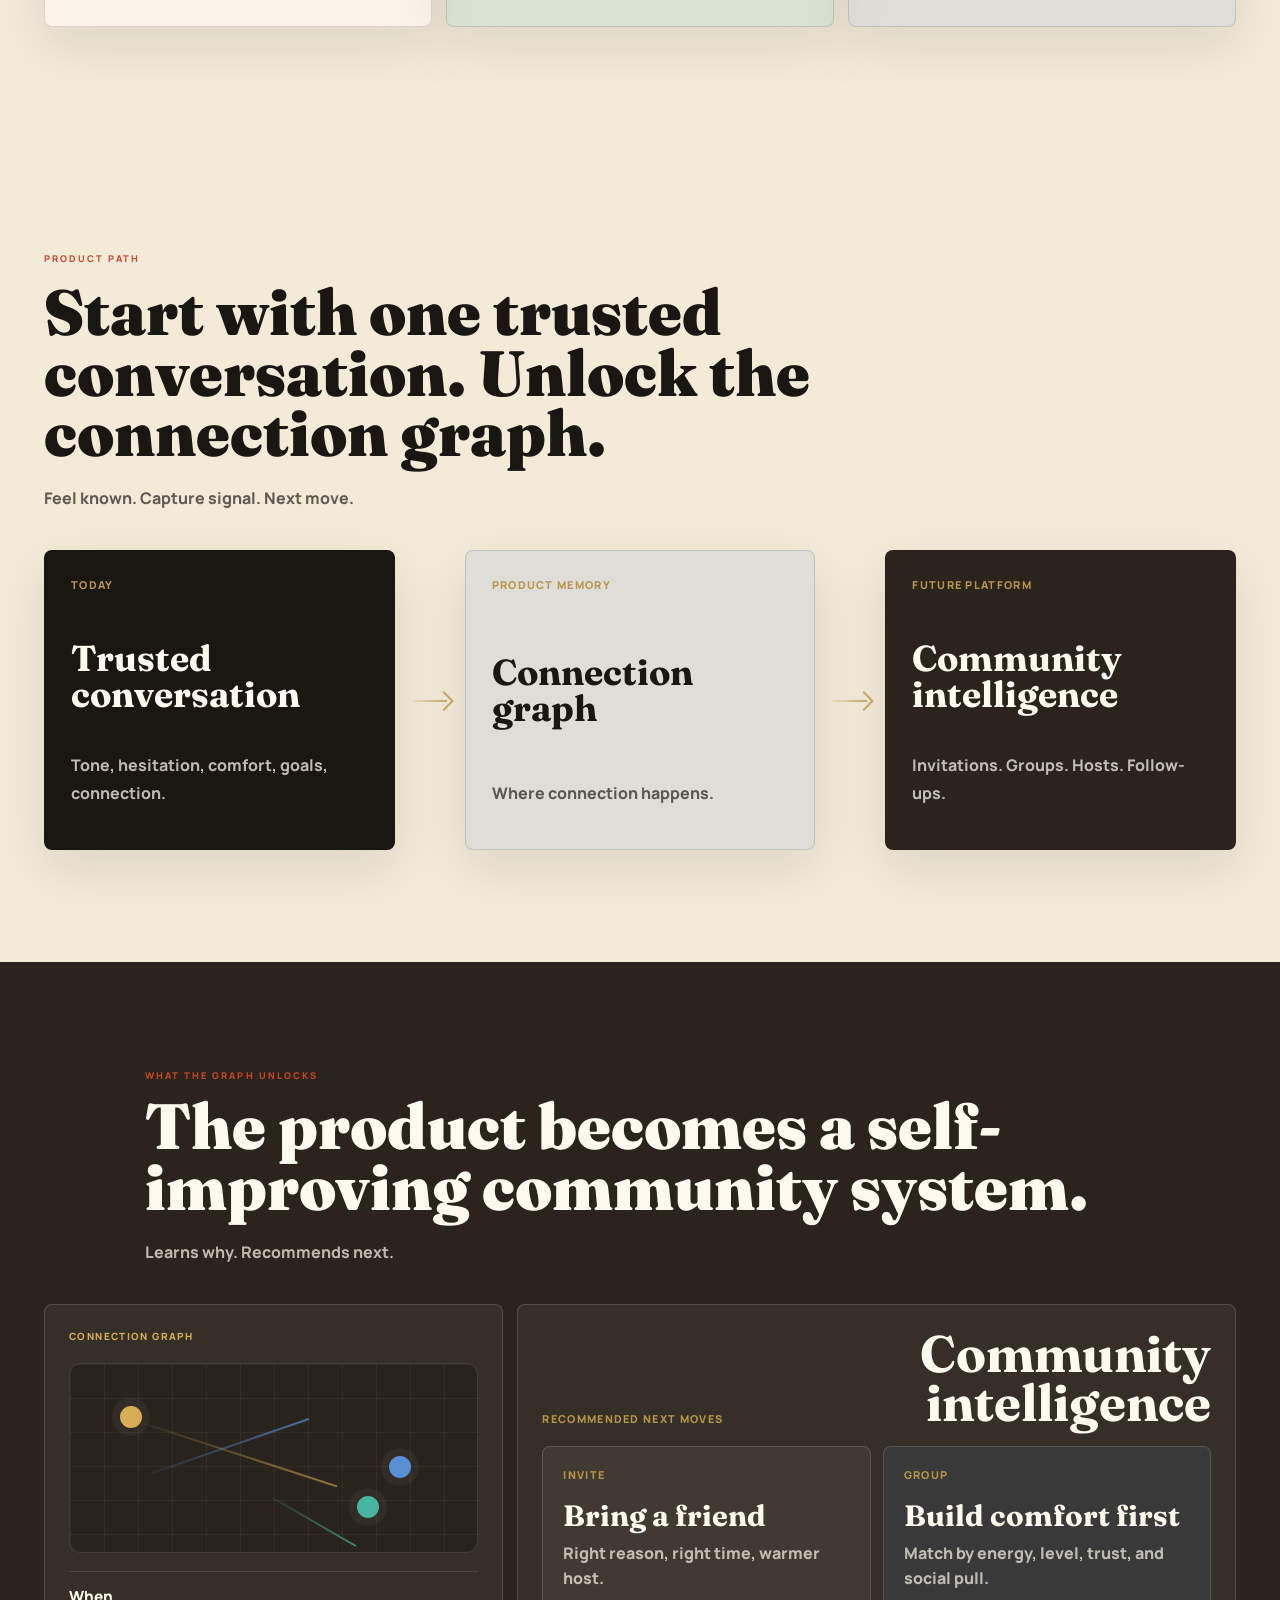
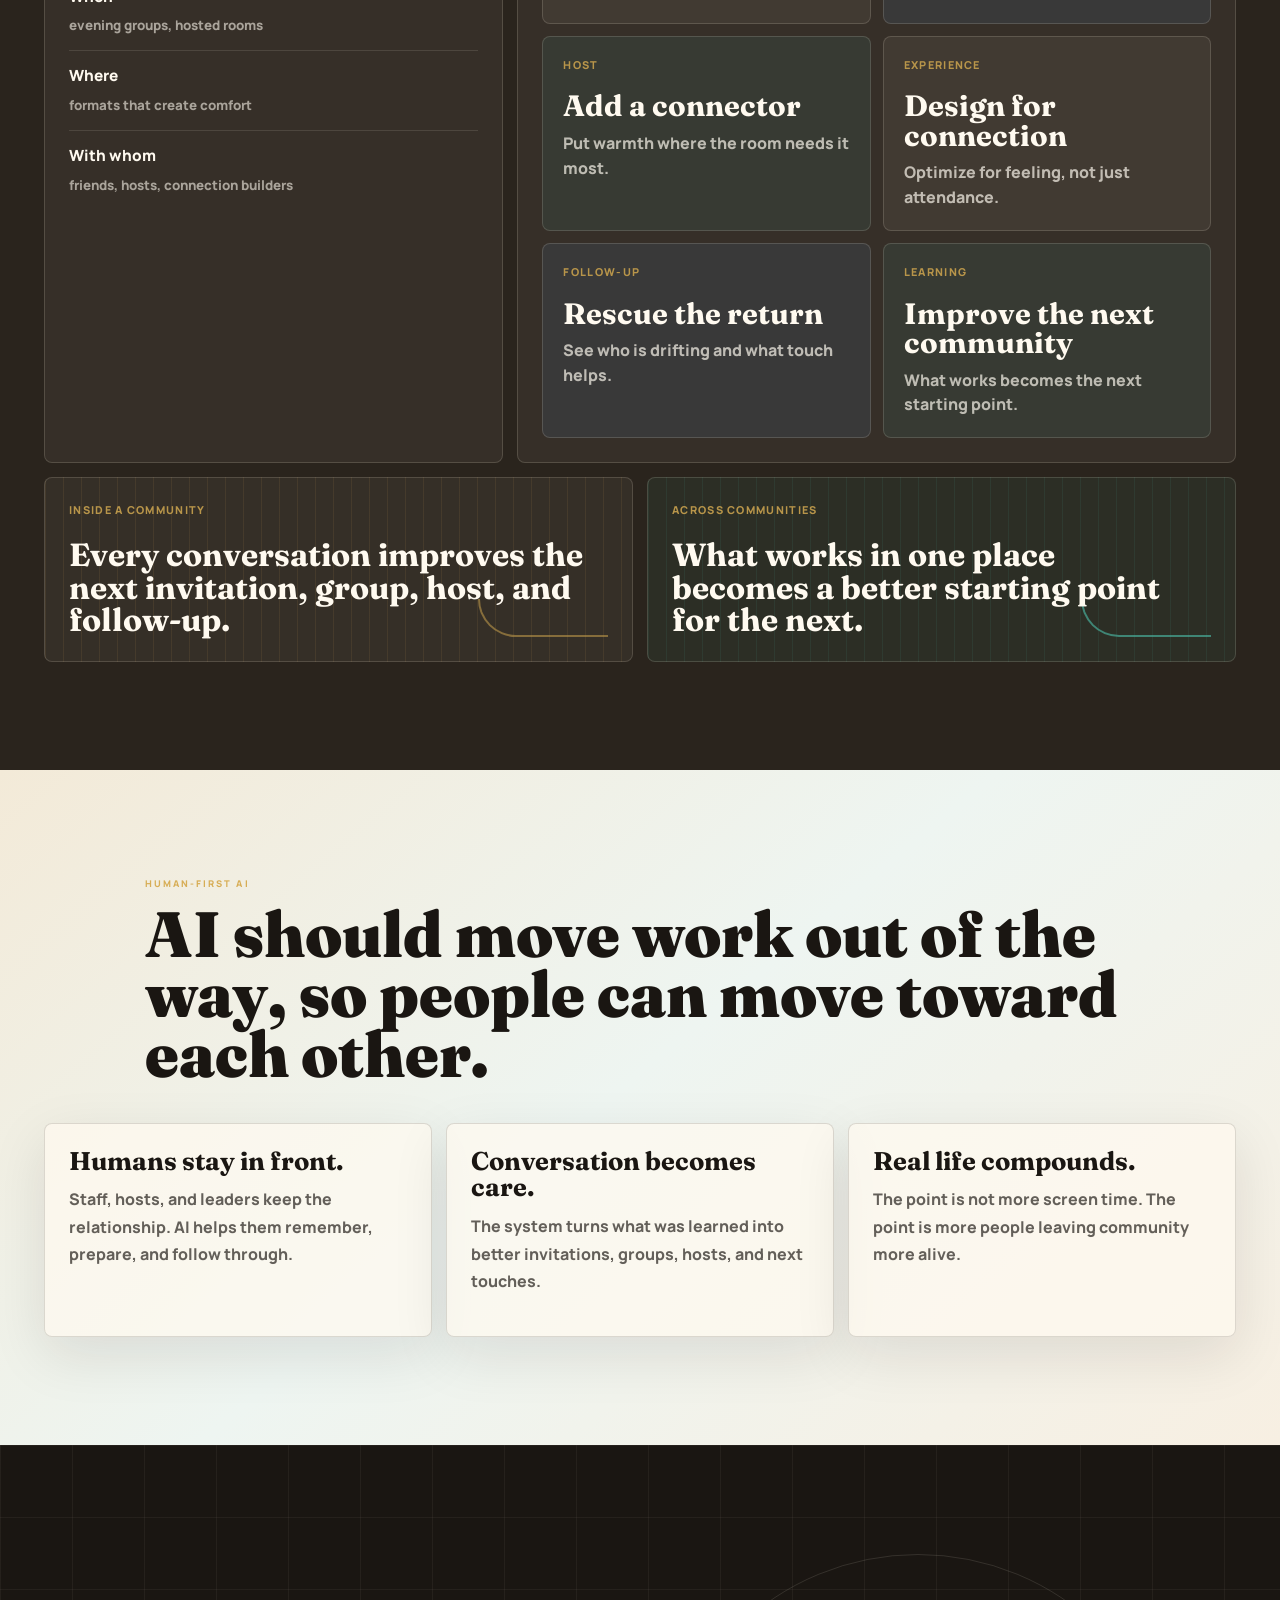
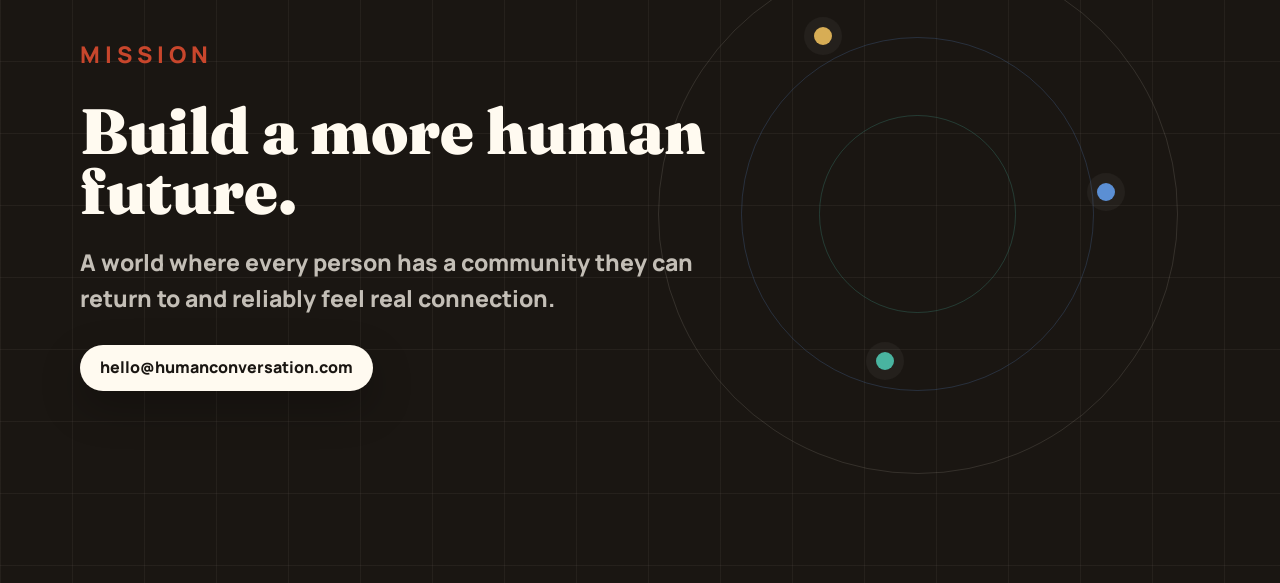
==== commit cfadfc34: "Clarify hero product loop" ====
--- a/index.html
+++ b/index.html
@@ -5,7 +5,7 @@
     <meta name="viewport" content="width=device-width, initial-scale=1" />
     <meta
       name="description"
-      content="Human Conversation is where people feel known &mdash; and where communities learn what to do next."
+      content="Human Conversation turns trusted conversations into a connection graph of when, where, and with whom people feel connected."
     />
     <meta name="theme-color" content="#17130f" />
     <title>Human Conversation | Connection Intelligence</title>
@@ -46,15 +46,20 @@
         <div class="hero-content">
           <p class="eyebrow">Community intelligence from real conversations</p>
           <h1>
-            <span class="desktop-title">Where connection becomes intelligence.</span>
-            <span class="mobile-title">Where<br />connection<br />becomes<br />intelligence.</span>
+            <span class="desktop-title">Real conversations create the connection graph.</span>
+            <span class="mobile-title">Real<br />conversations<br />create the<br />connection<br />graph.</span>
           </h1>
           <p class="hero-lede">
-            A human conversation does what no dashboard can: it makes a person feel known while revealing what the community needs next.
+            Human Conversation turns trusted conversations into a living map of when, where, and with whom people feel connected, then recommends what should happen next.
           </p>
           <div class="hero-actions">
             <a class="primary-action" href="#system">See the loop</a>
             <a class="secondary-action" href="mailto:hello@humanconversation.com">Talk to us</a>
+          </div>
+          <div class="hero-loop" aria-label="Human Conversation product loop">
+            <span>Trusted conversation</span>
+            <span>Connection graph</span>
+            <span>Next move</span>
           </div>
         </div>
         <section class="hero-product" aria-label="Human Conversation product preview">
@@ -112,7 +117,7 @@
               </div>
             </div>
             <div class="product-insight">
-              <span>First loop</span>
+              <span>Product loop</span>
               <strong>People feel known. Communities know what to do next.</strong>
               <p>Every real conversation creates connection for the person and intelligence for the community.</p>
             </div>
--- a/styles.css
+++ b/styles.css
@@ -221,7 +221,7 @@
 h1 {
   max-width: 820px;
   margin-bottom: 26px;
-  font-size: clamp(4rem, 7.1vw, 8.2rem);
+  font-size: clamp(3.8rem, 6.3vw, 7.25rem);
   overflow-wrap: normal;
 }
 
@@ -257,6 +257,29 @@
 .hero-actions {
   flex-wrap: wrap;
   gap: 12px;
+}
+
+.hero-loop {
+  display: flex;
+  max-width: 720px;
+  flex-wrap: wrap;
+  gap: 8px;
+  margin-top: 18px;
+}
+
+.hero-loop span {
+  display: inline-flex;
+  min-height: 35px;
+  align-items: center;
+  border: 1px solid rgba(243, 234, 216, 0.16);
+  border-radius: 999px;
+  background: rgba(255, 250, 240, 0.055);
+  color: rgba(255, 250, 240, 0.74);
+  padding: 0 12px;
+  font-size: 0.72rem;
+  font-weight: 900;
+  letter-spacing: 0.04em;
+  text-transform: uppercase;
 }
 
 .primary-action,
@@ -1417,6 +1440,18 @@
     flex-direction: column;
   }
 
+  .hero-loop {
+    max-width: 31ch;
+    gap: 7px;
+    margin-top: 16px;
+  }
+
+  .hero-loop span {
+    min-height: 31px;
+    padding: 0 9px;
+    font-size: 0.62rem;
+  }
+
   .primary-action,
   .secondary-action {
     width: 100%;
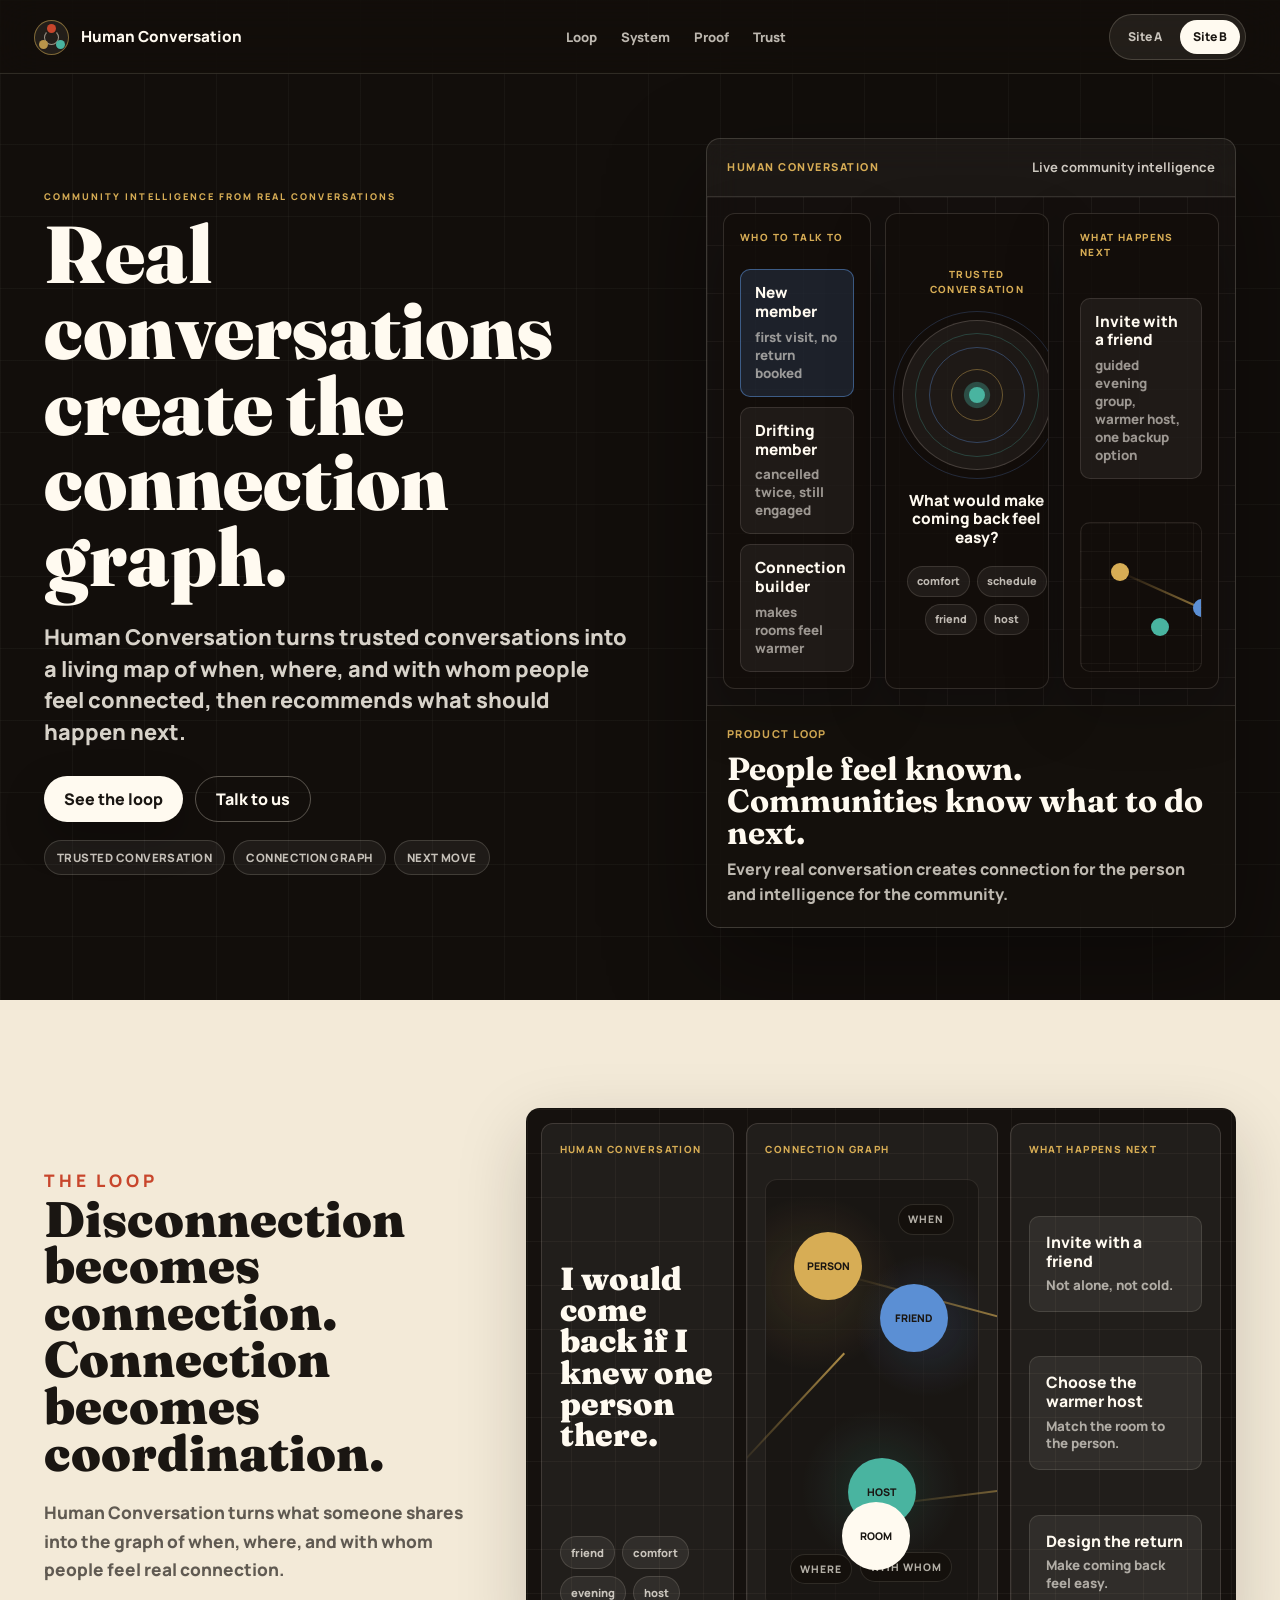
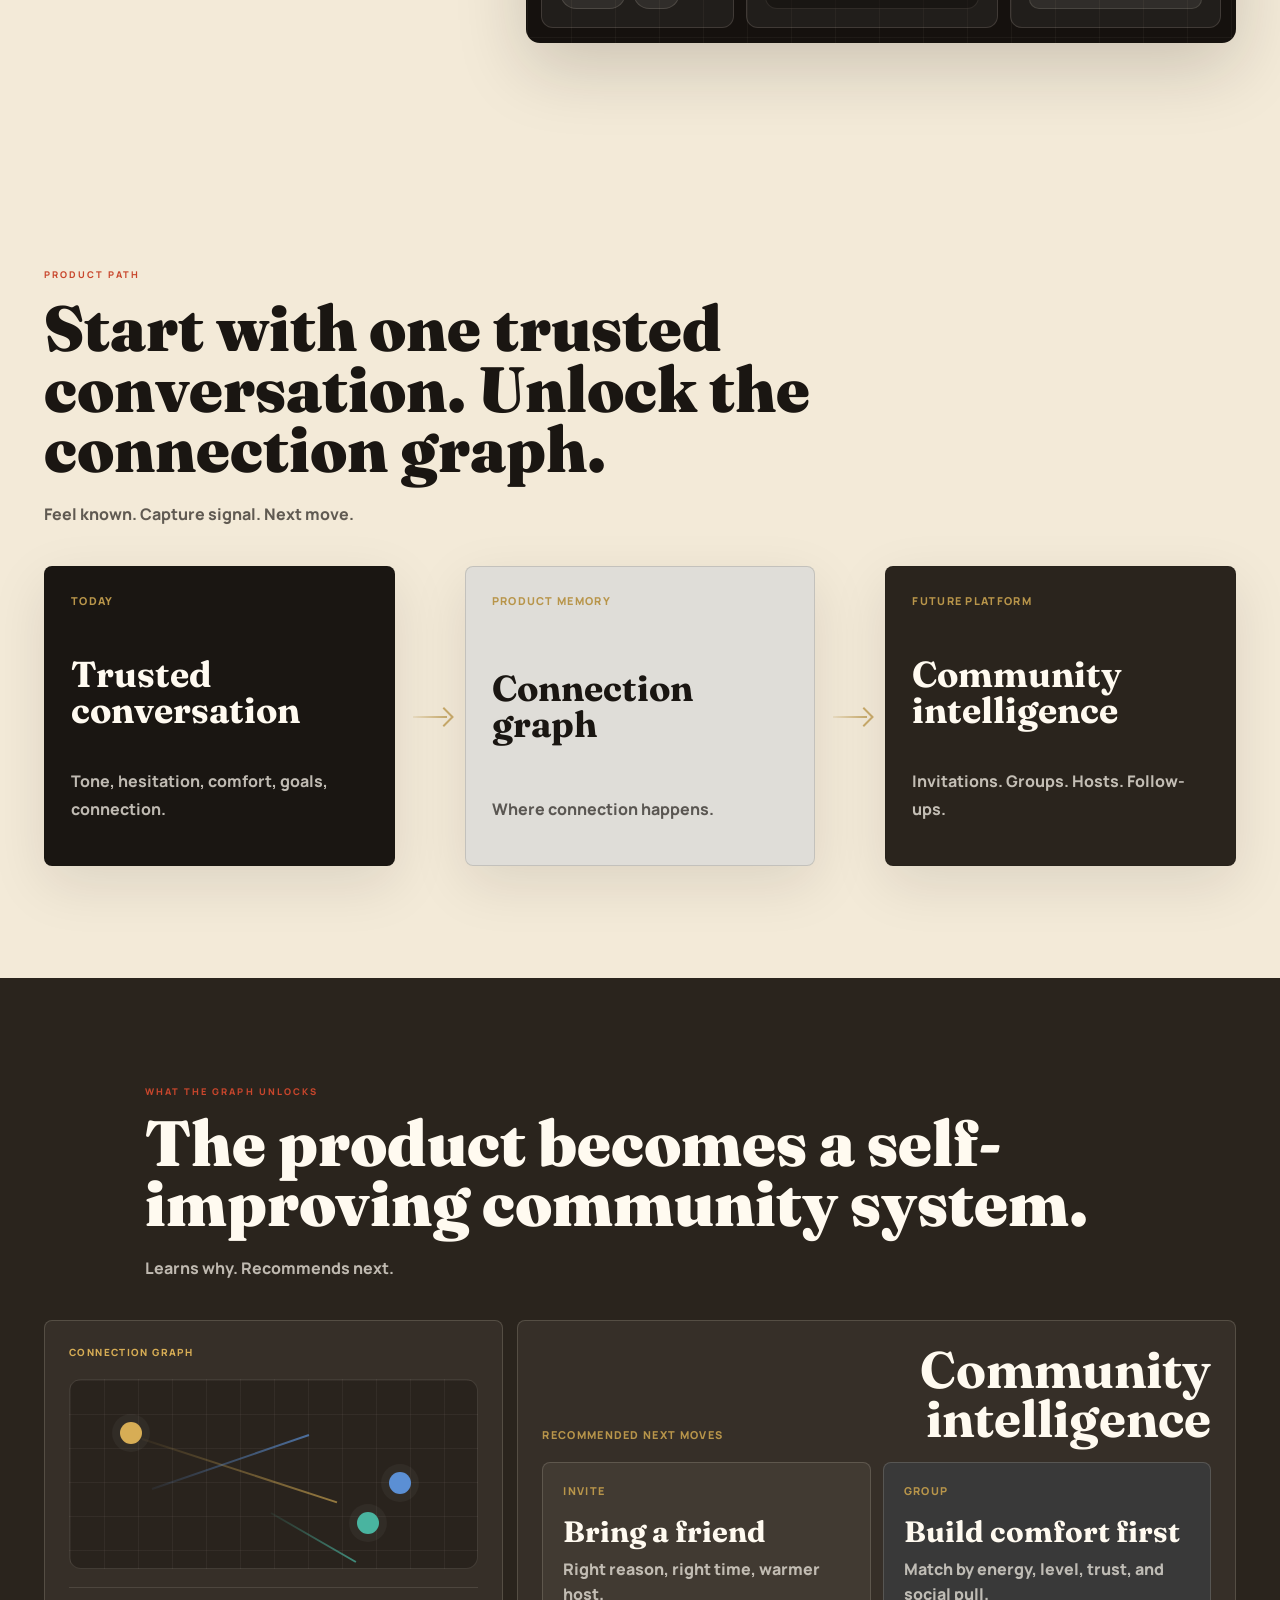
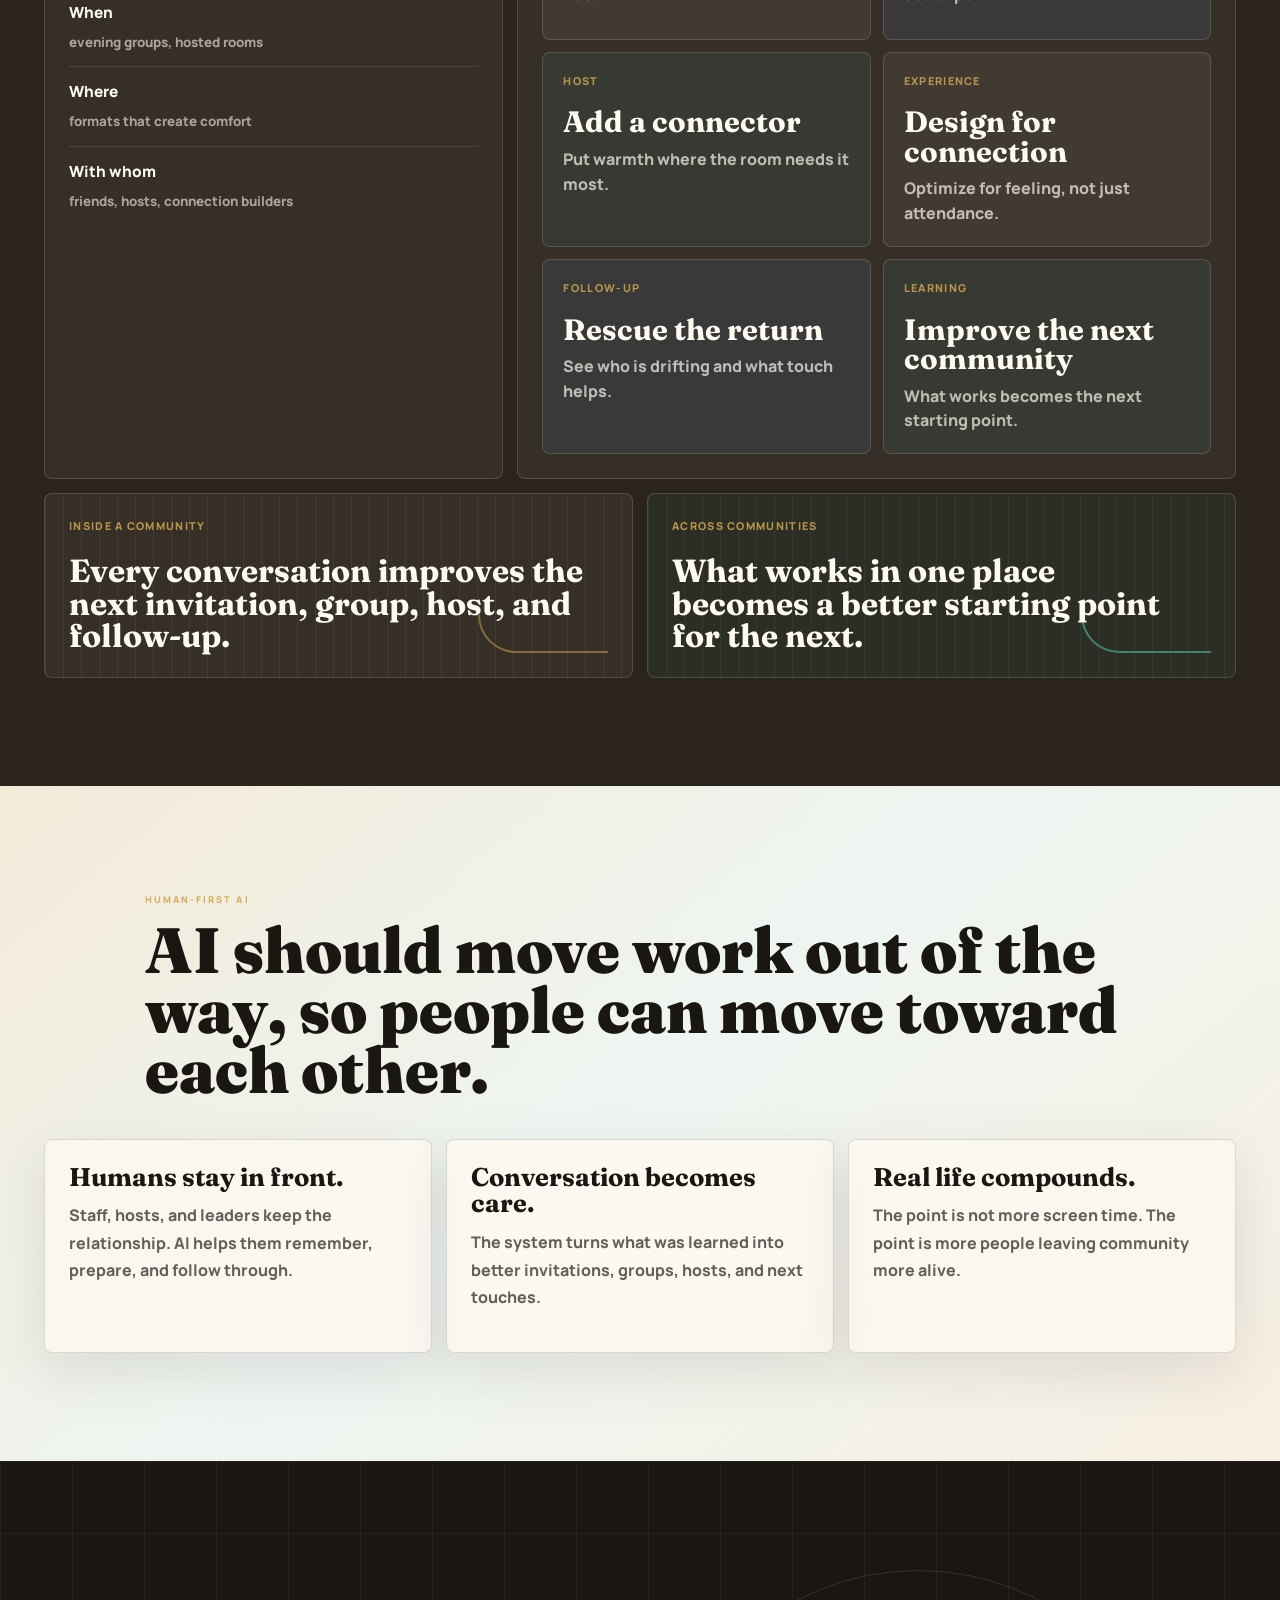
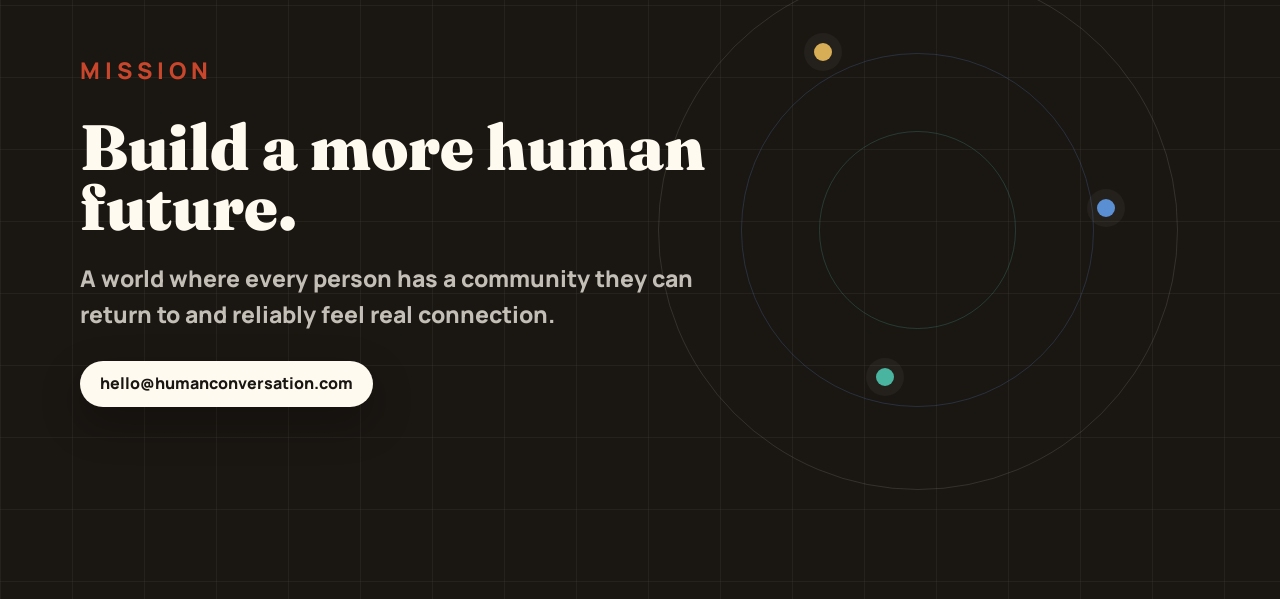
==== commit d010a394: "Add connection graph proof panel" ====
--- a/index.html
+++ b/index.html
@@ -125,30 +125,63 @@
         </section>
       </section>
 
-      <section class="section thesis-band" id="loop">
-        <div class="thesis-copy">
-          <p class="eyebrow red">The new category</p>
-          <h2>
-            <span class="desktop-phrase">Human conversation is where people feel known &mdash; and where communities learn what to do next.</span>
-            <span class="mobile-phrase">People feel known.<br />Communities know<br />what to do next.</span>
-          </h2>
-        </div>
-        <div class="thesis-grid" aria-label="Human Conversation principles">
-          <article>
-            <span>01</span>
-            <h3>Make someone feel known.</h3>
-            <p>Tone, warmth, disconnection, and readiness.</p>
-          </article>
-          <article>
-            <span>02</span>
-            <h3>Reveal what dashboards miss.</h3>
-            <p>Left out, better group, right invitation.</p>
-          </article>
-          <article>
-            <span>03</span>
-            <h3>Coordinate the next move.</h3>
-            <p>Capture signal. Create better experiences.</p>
-          </article>
+      <section class="section graph-band" id="loop">
+        <div class="graph-story">
+          <div class="graph-copy">
+            <p class="eyebrow red">The loop</p>
+            <h2>
+              <span class="desktop-phrase">Disconnection becomes connection. Connection becomes coordination.</span>
+              <span class="mobile-phrase">Disconnection becomes connection. Connection becomes coordination.</span>
+            </h2>
+            <p>
+              Human Conversation turns what someone shares into the graph of when, where, and with whom people feel real connection.
+            </p>
+          </div>
+
+          <div class="graph-proof" aria-label="How real conversations create community intelligence">
+            <article class="proof-card conversation-proof">
+              <span class="panel-kicker">Human conversation</span>
+              <blockquote>I would come back if I knew one person there.</blockquote>
+              <div class="proof-signals" aria-label="Signals captured">
+                <span>friend</span>
+                <span>comfort</span>
+                <span>evening</span>
+                <span>host</span>
+              </div>
+            </article>
+
+            <article class="proof-card graph-map-panel">
+              <span class="panel-kicker">Connection graph</span>
+              <div class="graph-map" aria-hidden="true">
+                <span class="map-line map-line-one"></span>
+                <span class="map-line map-line-two"></span>
+                <span class="map-line map-line-three"></span>
+                <span class="map-node map-person">Person</span>
+                <span class="map-node map-friend">Friend</span>
+                <span class="map-node map-host">Host</span>
+                <span class="map-node map-room">Room</span>
+                <span class="map-note map-when">When</span>
+                <span class="map-note map-where">Where</span>
+                <span class="map-note map-who">With whom</span>
+              </div>
+            </article>
+
+            <article class="proof-card next-proof">
+              <span class="panel-kicker">What happens next</span>
+              <div class="next-move">
+                <strong>Invite with a friend</strong>
+                <small>Not alone, not cold.</small>
+              </div>
+              <div class="next-move">
+                <strong>Choose the warmer host</strong>
+                <small>Match the room to the person.</small>
+              </div>
+              <div class="next-move">
+                <strong>Design the return</strong>
+                <small>Make coming back feel easy.</small>
+              </div>
+            </article>
+          </div>
         </div>
       </section>
 
--- a/styles.css
+++ b/styles.css
@@ -609,6 +609,234 @@
   background: var(--paper);
 }
 
+.graph-band {
+  background: var(--paper);
+}
+
+.graph-story {
+  display: grid;
+  grid-template-columns: minmax(390px, 0.76fr) minmax(0, 1.24fr);
+  gap: clamp(26px, 3.6vw, 48px);
+  align-items: center;
+}
+
+.graph-copy {
+  max-width: 610px;
+}
+
+.graph-copy h2 {
+  margin-bottom: 22px;
+  font-size: clamp(2.7rem, 3.9vw, 4.45rem);
+}
+
+.graph-copy p {
+  margin-bottom: 0;
+  color: var(--muted);
+  font-size: clamp(1.02rem, 1.35vw, 1.28rem);
+  font-weight: 800;
+  line-height: 1.65;
+}
+
+.graph-proof {
+  display: grid;
+  grid-template-columns: minmax(0, 0.88fr) minmax(0, 1.14fr) minmax(0, 0.96fr);
+  gap: 12px;
+  min-height: 520px;
+  border: 1px solid rgba(26, 22, 18, 0.14);
+  border-radius: 14px;
+  background:
+    linear-gradient(rgba(243, 234, 216, 0.045) 1px, transparent 1px),
+    linear-gradient(90deg, rgba(243, 234, 216, 0.045) 1px, transparent 1px),
+    #15110e;
+  background-size: 44px 44px;
+  box-shadow: var(--shadow);
+  color: var(--paper-soft);
+  padding: 14px;
+}
+
+.proof-card {
+  position: relative;
+  overflow: hidden;
+  border: 1px solid rgba(243, 234, 216, 0.14);
+  border-radius: 12px;
+  background: rgba(255, 250, 240, 0.055);
+  padding: 18px;
+}
+
+.conversation-proof,
+.next-proof {
+  display: grid;
+  align-content: space-between;
+}
+
+.conversation-proof blockquote {
+  margin: 34px 0 28px;
+  font-family: "Fraunces", Georgia, serif;
+  font-size: clamp(2rem, 2.35vw, 2.65rem);
+  font-weight: 900;
+  letter-spacing: 0;
+  line-height: 0.98;
+}
+
+.proof-signals {
+  display: flex;
+  flex-wrap: wrap;
+  gap: 7px;
+}
+
+.proof-signals span {
+  border: 1px solid rgba(243, 234, 216, 0.14);
+  border-radius: 999px;
+  background: rgba(255, 250, 240, 0.07);
+  color: rgba(255, 250, 240, 0.74);
+  padding: 7px 10px;
+  font-size: 0.7rem;
+  font-weight: 900;
+}
+
+.graph-map-panel {
+  display: grid;
+  grid-template-rows: auto 1fr;
+}
+
+.graph-map {
+  position: relative;
+  min-height: 430px;
+  margin-top: 8px;
+  border: 1px solid rgba(243, 234, 216, 0.1);
+  border-radius: 12px;
+  background:
+    radial-gradient(circle at 22% 24%, rgba(184, 149, 74, 0.16), transparent 24%),
+    radial-gradient(circle at 76% 34%, rgba(91, 143, 212, 0.16), transparent 22%),
+    radial-gradient(circle at 54% 72%, rgba(73, 180, 160, 0.14), transparent 24%),
+    rgba(18, 14, 11, 0.46);
+}
+
+.map-node,
+.map-line,
+.map-note {
+  position: absolute;
+  display: block;
+}
+
+.map-node {
+  z-index: 2;
+  display: grid;
+  width: 68px;
+  height: 68px;
+  place-items: center;
+  border-radius: 50%;
+  color: var(--ink);
+  font-size: 0.66rem;
+  font-weight: 900;
+  text-transform: uppercase;
+}
+
+.map-person {
+  top: 52px;
+  left: 28px;
+  background: var(--gold-2);
+}
+
+.map-friend {
+  top: 104px;
+  right: 30px;
+  background: var(--blue);
+}
+
+.map-host {
+  right: 62px;
+  bottom: 82px;
+  background: var(--mint);
+}
+
+.map-room {
+  bottom: 38px;
+  left: 76px;
+  background: var(--paper-soft);
+}
+
+.map-line {
+  z-index: 1;
+  height: 2px;
+  background: linear-gradient(90deg, rgba(184, 149, 74, 0.08), rgba(184, 149, 74, 0.92));
+  transform-origin: left center;
+}
+
+.map-line-one {
+  top: 98px;
+  left: 92px;
+  width: 180px;
+  transform: rotate(15deg);
+}
+
+.map-line-two {
+  right: 86px;
+  bottom: 144px;
+  width: 150px;
+  transform: rotate(-47deg);
+}
+
+.map-line-three {
+  bottom: 104px;
+  left: 134px;
+  width: 174px;
+  transform: rotate(-7deg);
+}
+
+.map-note {
+  border: 1px solid rgba(243, 234, 216, 0.12);
+  border-radius: 999px;
+  background: rgba(18, 14, 11, 0.72);
+  color: rgba(255, 250, 240, 0.68);
+  padding: 6px 9px;
+  font-size: 0.65rem;
+  font-weight: 900;
+  letter-spacing: 0.08em;
+  text-transform: uppercase;
+}
+
+.map-when {
+  top: 24px;
+  right: 24px;
+}
+
+.map-where {
+  bottom: 24px;
+  left: 24px;
+}
+
+.map-who {
+  right: 26px;
+  bottom: 26px;
+}
+
+.next-proof {
+  gap: 12px;
+}
+
+.next-move {
+  border: 1px solid rgba(243, 234, 216, 0.12);
+  border-radius: 10px;
+  background: rgba(255, 250, 240, 0.07);
+  padding: 16px;
+}
+
+.next-move strong {
+  display: block;
+  margin-bottom: 6px;
+  font-size: 0.98rem;
+  font-weight: 900;
+  line-height: 1.22;
+}
+
+.next-move small {
+  display: block;
+  color: rgba(255, 250, 240, 0.62);
+  font-weight: 800;
+  line-height: 1.34;
+}
+
 .thesis-copy,
 .section-heading,
 .unlock-copy {
@@ -1123,6 +1351,22 @@
     max-width: 760px;
   }
 
+  .graph-story {
+    grid-template-columns: 1fr;
+  }
+
+  .graph-copy {
+    max-width: 900px;
+  }
+
+  .graph-proof {
+    grid-template-columns: 1fr 1fr;
+  }
+
+  .graph-map-panel {
+    grid-column: 1 / -1;
+  }
+
   .unlock-board {
     grid-template-columns: 1fr;
     gap: 12px;
@@ -1215,8 +1459,17 @@
   .thesis-grid,
   .trust-grid,
   .move-grid,
+  .graph-proof,
   .learning-strip {
     grid-template-columns: 1fr;
+  }
+
+  .graph-map-panel {
+    grid-column: auto;
+  }
+
+  .graph-map {
+    min-height: 330px;
   }
 
   .future-topline {
@@ -1316,6 +1569,9 @@
 
   .section > *,
   .unlock-section > *,
+  .graph-story,
+  .graph-proof,
+  .proof-card,
   .thesis-copy,
   .section-heading,
   .unlock-copy,
@@ -1383,6 +1639,8 @@
   }
 
   .thesis-copy,
+  .graph-story,
+  .graph-proof,
   .section-heading,
   .unlock-copy,
   .thesis-grid,
@@ -1404,6 +1662,80 @@
     margin-left: 0 !important;
   }
 
+  .graph-copy h2,
+  .graph-copy p {
+    max-width: 100%;
+  }
+
+  .graph-copy,
+  .proof-card {
+    width: 100% !important;
+    max-width: 100% !important;
+  }
+
+  .graph-proof {
+    gap: 10px;
+    padding: 10px;
+  }
+
+  .conversation-proof blockquote {
+    margin: 22px 0 24px;
+    font-size: 1.74rem;
+    overflow-wrap: anywhere;
+  }
+
+  .graph-map {
+    min-height: 285px;
+  }
+
+  .map-node {
+    width: 54px;
+    height: 54px;
+    font-size: 0.56rem;
+  }
+
+  .map-person {
+    top: 46px;
+    left: 20px;
+  }
+
+  .map-friend {
+    top: 82px;
+    right: 22px;
+  }
+
+  .map-host {
+    right: 42px;
+    bottom: 74px;
+  }
+
+  .map-room {
+    bottom: 34px;
+    left: 58px;
+  }
+
+  .map-line-one {
+    top: 78px;
+    left: 70px;
+    width: 136px;
+  }
+
+  .map-line-two {
+    right: 65px;
+    bottom: 120px;
+    width: 116px;
+  }
+
+  .map-line-three {
+    bottom: 84px;
+    left: 104px;
+    width: 130px;
+  }
+
+  .map-note {
+    font-size: 0.58rem;
+  }
+
   .thesis-copy h2,
   .section-heading h2,
   .unlock-copy h2 {
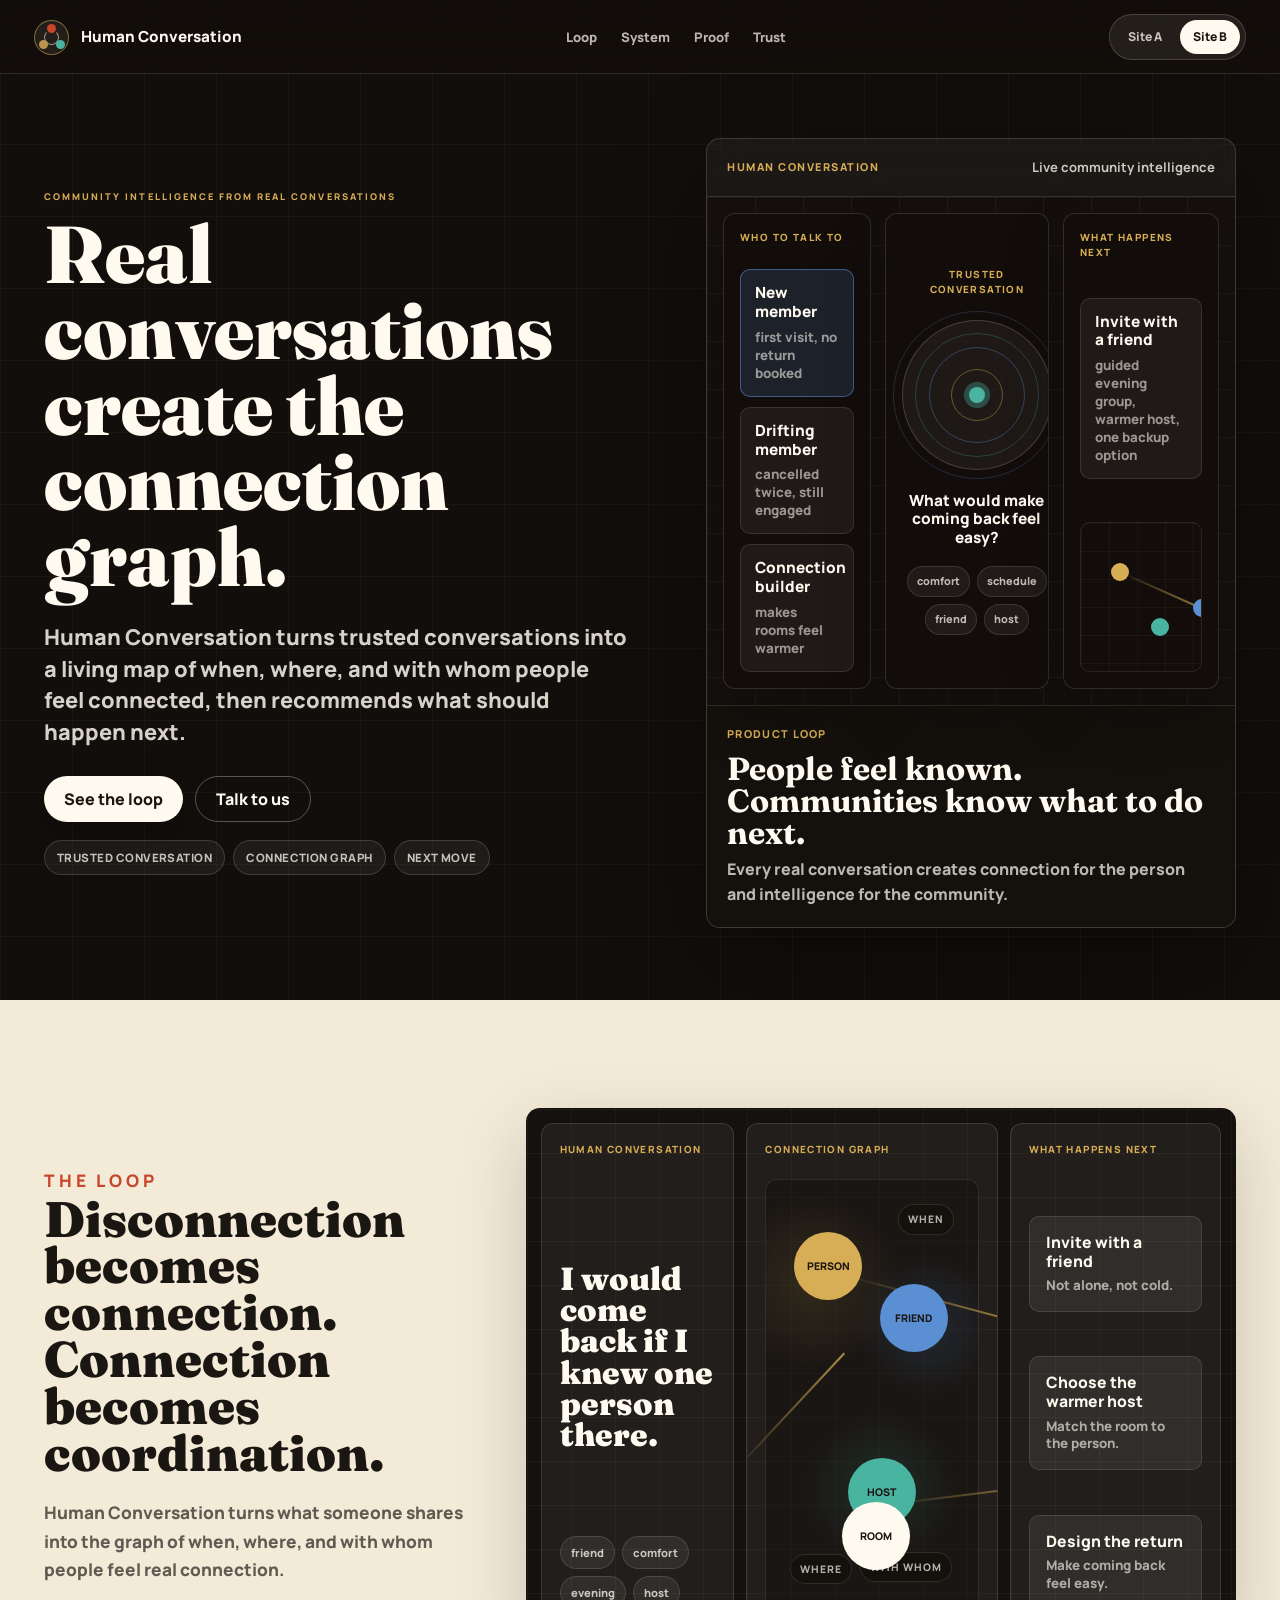
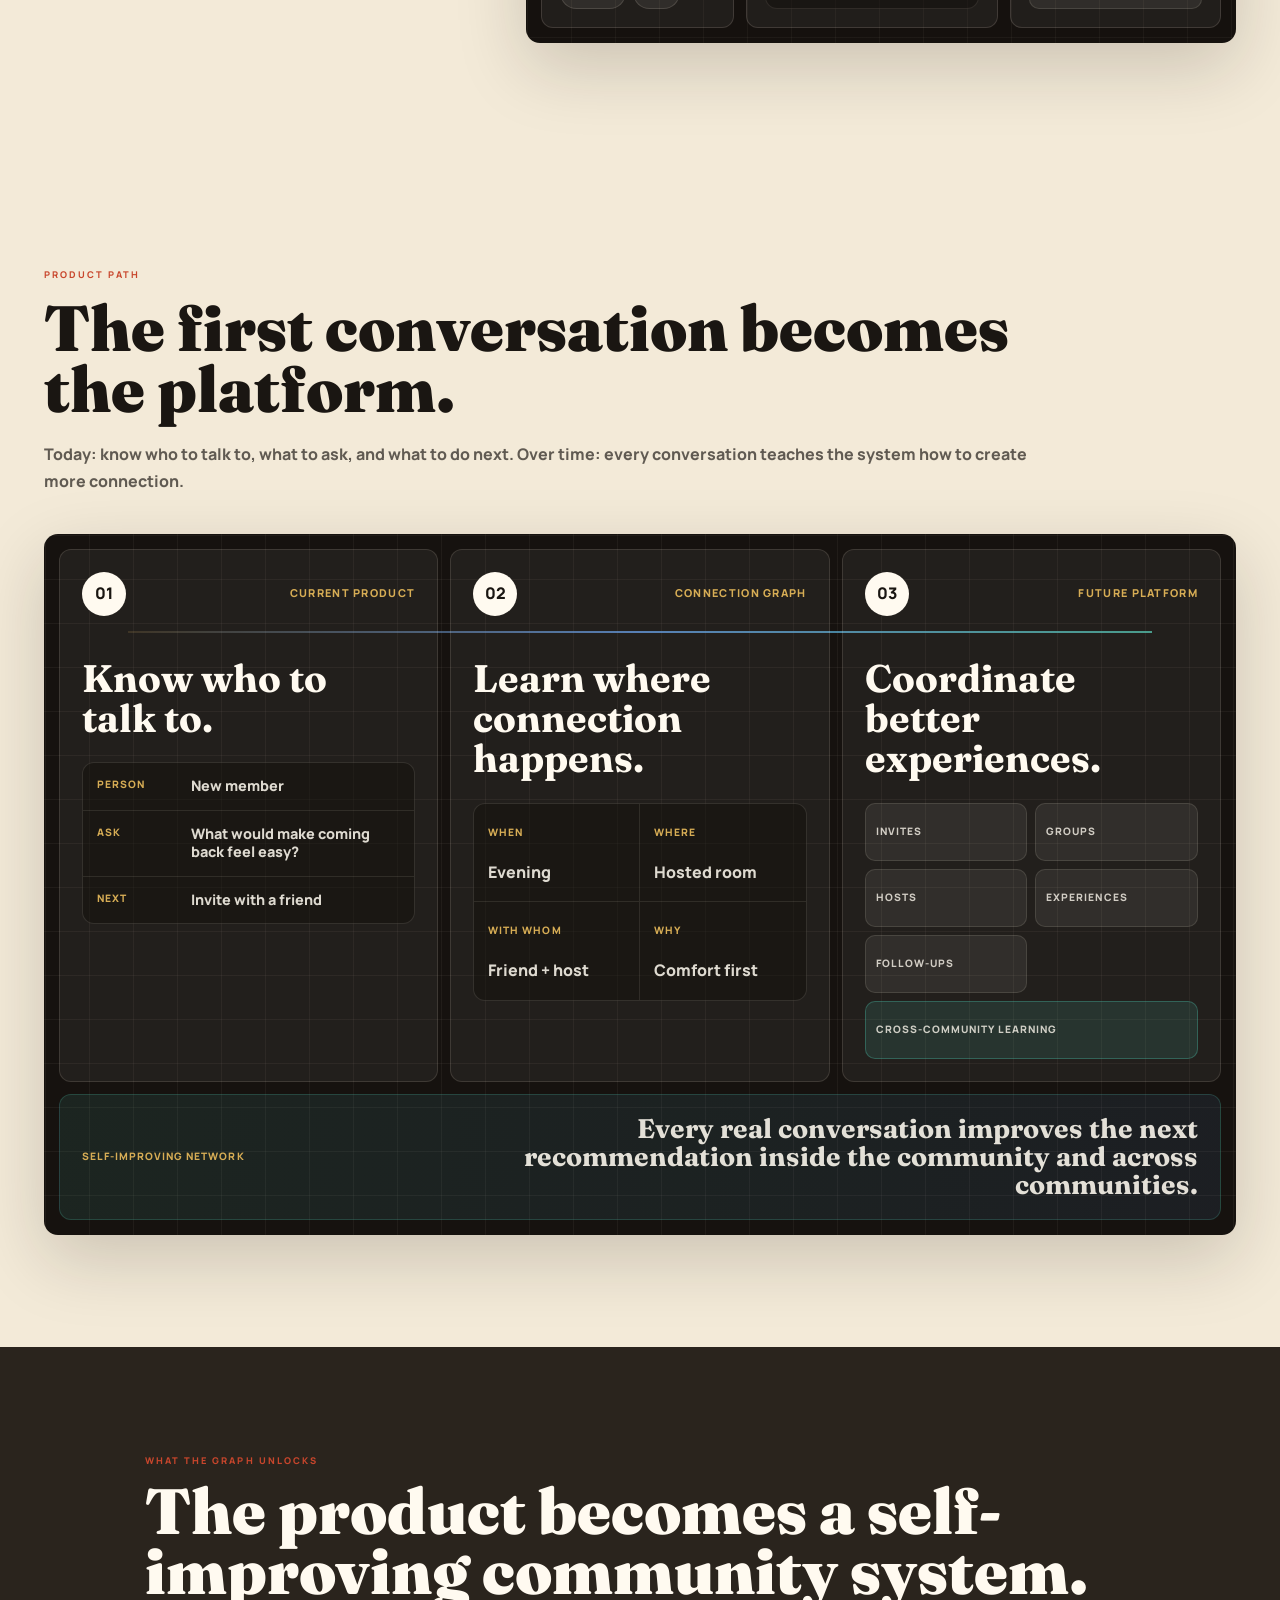
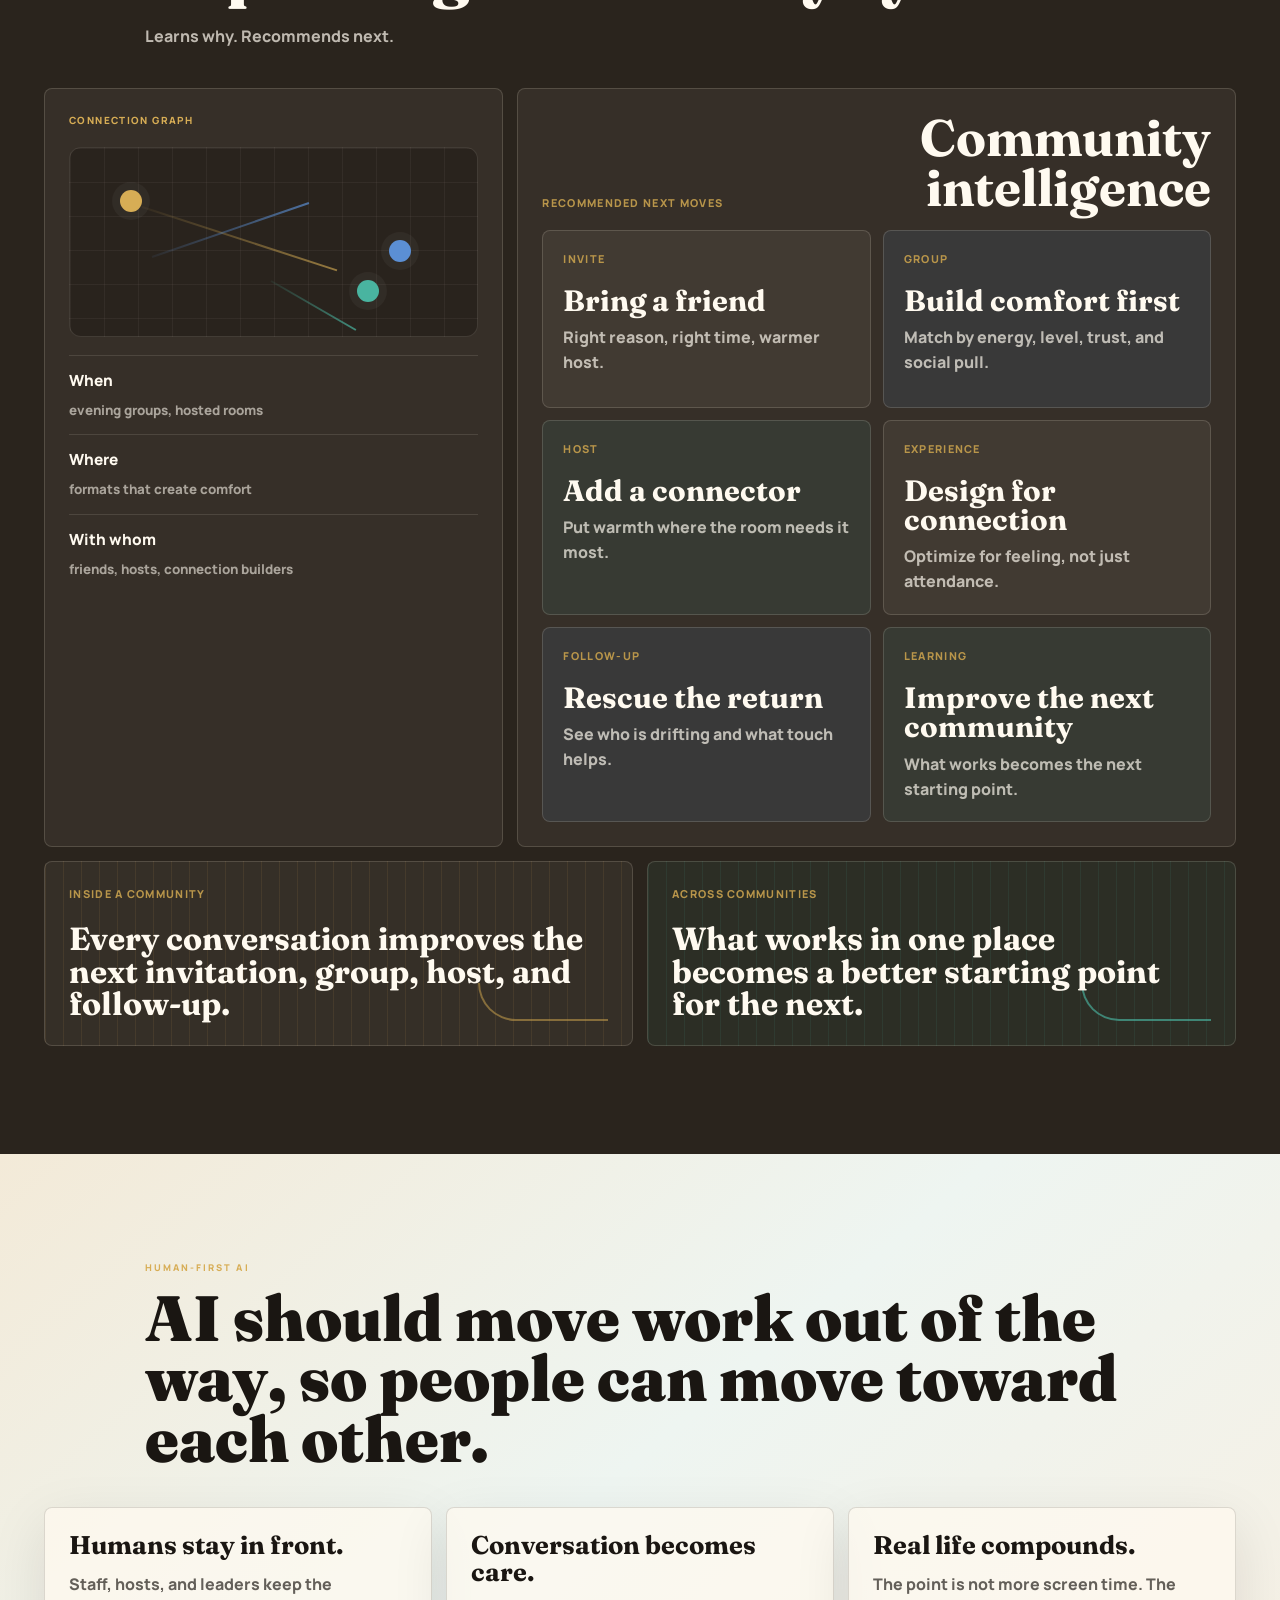
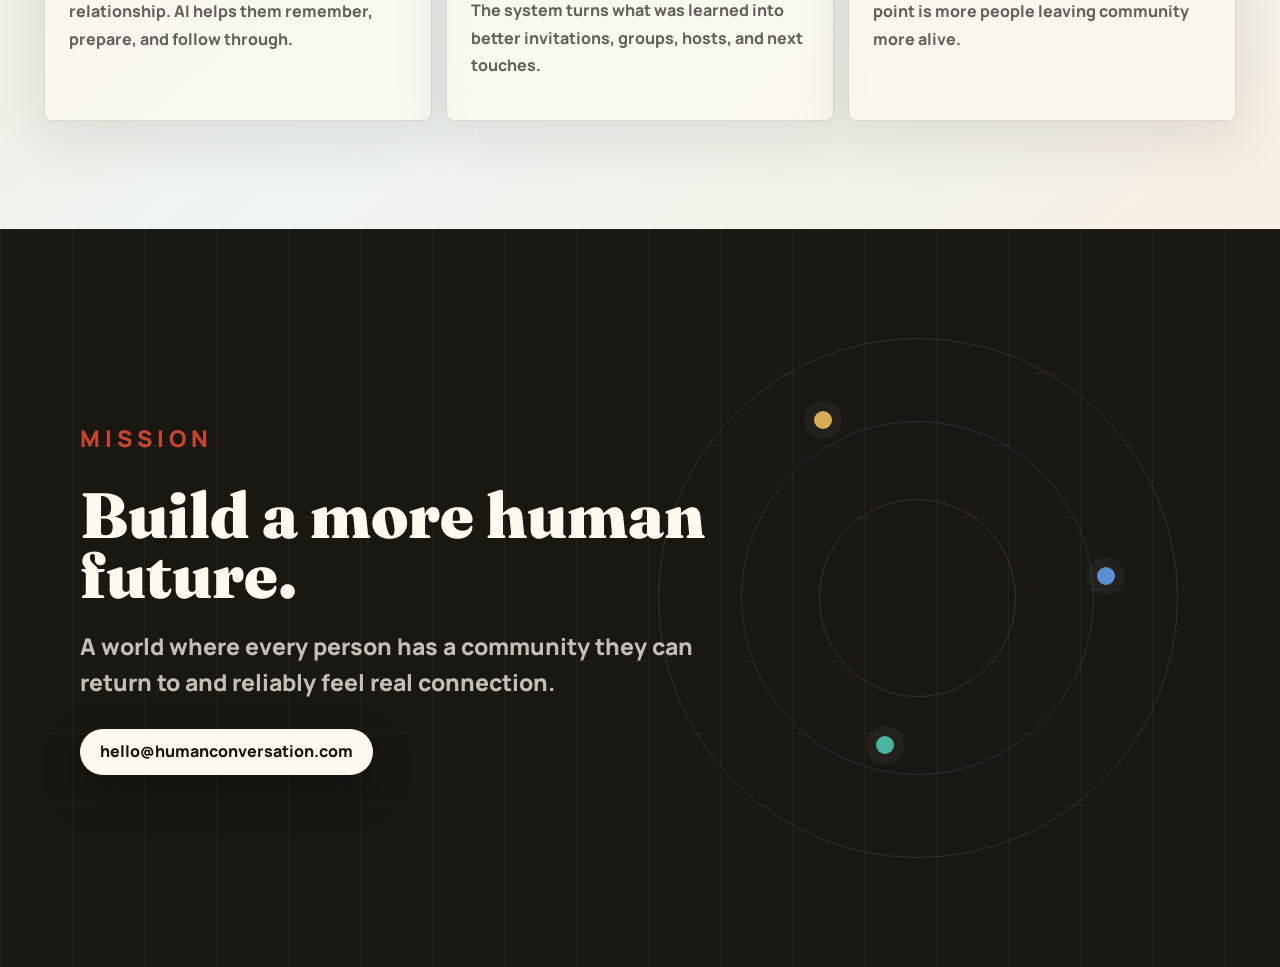
==== commit 880d341f: "Show product path as platform progression" ====
--- a/index.html
+++ b/index.html
@@ -189,31 +189,71 @@
         <div class="unlock-copy">
           <p class="eyebrow red">Product path</p>
           <h2>
-            <span class="desktop-phrase">Start with one trusted conversation. Unlock the connection graph.</span>
-            <span class="mobile-phrase">One conversation<br />unlocks the<br />connection graph.</span>
+            <span class="desktop-phrase">The first conversation becomes the platform.</span>
+            <span class="mobile-phrase">The first conversation becomes the platform.</span>
           </h2>
           <p>
-            Feel known. Capture signal. Next move.
+            Today: know who to talk to, what to ask, and what to do next. Over time: every conversation teaches the system how to create more connection.
           </p>
         </div>
-        <div class="unlock-board" aria-label="Current product unlocks future product capabilities">
-          <article class="unlock-card today-card">
-            <span>Today</span>
-            <strong>Trusted conversation</strong>
-            <p>Tone, hesitation, comfort, goals, connection.</p>
-          </article>
-          <div class="unlock-arrow" aria-hidden="true"></div>
-          <article class="unlock-card graph-card">
-            <span>Product memory</span>
-            <strong>Connection graph</strong>
-            <p>Where connection happens.</p>
-          </article>
-          <div class="unlock-arrow" aria-hidden="true"></div>
-          <article class="unlock-card future-card">
-            <span>Future platform</span>
-            <strong>Community intelligence</strong>
-            <p>Invitations. Groups. Hosts. Follow-ups.</p>
-          </article>
+
+        <div class="platform-board" aria-label="Current product path to future product capabilities">
+          <article class="platform-stage live-stage">
+            <div class="stage-header">
+              <span>01</span>
+              <strong>Current product</strong>
+            </div>
+            <h3>Know who to talk to.</h3>
+            <div class="stage-ui talk-list" aria-label="Current Human Conversation workflow">
+              <div>
+                <span>Person</span>
+                <strong>New member</strong>
+              </div>
+              <div>
+                <span>Ask</span>
+                <strong>What would make coming back feel easy?</strong>
+              </div>
+              <div>
+                <span>Next</span>
+                <strong>Invite with a friend</strong>
+              </div>
+            </div>
+          </article>
+
+          <article class="platform-stage graph-stage">
+            <div class="stage-header">
+              <span>02</span>
+              <strong>Connection graph</strong>
+            </div>
+            <h3>Learn where connection happens.</h3>
+            <div class="stage-ui signal-matrix" aria-label="Connection graph signals">
+              <div><span>When</span><strong>Evening</strong></div>
+              <div><span>Where</span><strong>Hosted room</strong></div>
+              <div><span>With whom</span><strong>Friend + host</strong></div>
+              <div><span>Why</span><strong>Comfort first</strong></div>
+            </div>
+          </article>
+
+          <article class="platform-stage intelligence-stage">
+            <div class="stage-header">
+              <span>03</span>
+              <strong>Future platform</strong>
+            </div>
+            <h3>Coordinate better experiences.</h3>
+            <div class="stage-ui surface-grid" aria-label="Future product surfaces">
+              <span>Invites</span>
+              <span>Groups</span>
+              <span>Hosts</span>
+              <span>Experiences</span>
+              <span>Follow-ups</span>
+              <span>Cross-community learning</span>
+            </div>
+          </article>
+
+          <div class="platform-learning" aria-label="How the product improves">
+            <span>Self-improving network</span>
+            <strong>Every real conversation improves the next recommendation inside the community and across communities.</strong>
+          </div>
         </div>
       </section>
 
--- a/styles.css
+++ b/styles.css
@@ -852,8 +852,7 @@
 }
 
 .thesis-grid article,
-.trust-grid article,
-.unlock-card {
+.trust-grid article {
   border: 1px solid var(--line);
   border-radius: 8px;
   background: rgba(255, 250, 240, 0.62);
@@ -872,7 +871,6 @@
 .thesis-grid p,
 .section-heading p:not(.eyebrow),
 .unlock-copy p,
-.unlock-card p,
 .trust-grid p,
 .closing p {
   color: var(--muted);
@@ -884,81 +882,193 @@
   padding: 116px 44px 112px;
 }
 
-.unlock-board {
-  display: grid;
-  grid-template-columns: minmax(0, 1fr) 42px minmax(0, 1fr) 42px minmax(0, 1fr);
-  gap: 14px;
-  align-items: stretch;
-}
-
-.unlock-card {
-  display: grid;
-  min-height: 300px;
-  align-content: space-between;
-  padding: 26px;
-}
-
-.unlock-card span {
+.platform-board {
+  position: relative;
+  display: grid;
+  grid-template-columns: repeat(3, minmax(0, 1fr));
+  gap: 12px;
+  overflow: hidden;
+  border: 1px solid rgba(26, 22, 18, 0.14);
+  border-radius: 14px;
+  background:
+    linear-gradient(rgba(243, 234, 216, 0.05) 1px, transparent 1px),
+    linear-gradient(90deg, rgba(243, 234, 216, 0.05) 1px, transparent 1px),
+    #16120f;
+  background-size: 44px 44px;
+  box-shadow: var(--shadow);
+  color: var(--paper-soft);
+  padding: 14px;
+}
+
+.platform-board::before {
+  position: absolute;
+  top: 96px;
+  right: 7%;
+  left: 7%;
+  z-index: 0;
+  height: 2px;
+  background: linear-gradient(90deg, rgba(184, 149, 74, 0.18), rgba(91, 143, 212, 0.82), rgba(73, 180, 160, 0.82));
+  content: "";
+}
+
+.platform-stage {
+  position: relative;
+  z-index: 1;
+  display: grid;
+  min-height: 420px;
+  align-content: start;
+  border: 1px solid rgba(243, 234, 216, 0.13);
+  border-radius: 12px;
+  background: rgba(255, 250, 240, 0.055);
+  padding: 22px;
+}
+
+.stage-header {
+  display: flex;
+  align-items: center;
+  justify-content: space-between;
+  gap: 16px;
+  margin-bottom: 42px;
+}
+
+.stage-header span {
+  display: grid;
+  width: 44px;
+  height: 44px;
+  place-items: center;
+  border-radius: 50%;
+  background: var(--paper-soft);
+  color: var(--ink);
+  font-weight: 900;
+}
+
+.stage-header strong {
+  color: var(--gold-2);
+  font-size: 0.68rem;
+  font-weight: 900;
+  letter-spacing: 0.12em;
+  text-align: right;
+  text-transform: uppercase;
+}
+
+.platform-stage h3 {
+  max-width: 10ch;
+  margin-bottom: 24px;
+  color: var(--paper-soft);
+  font-size: clamp(2.15rem, 3vw, 3.15rem);
+}
+
+.stage-ui {
+  border: 1px solid rgba(243, 234, 216, 0.12);
+  border-radius: 12px;
+  background: rgba(18, 14, 11, 0.44);
+}
+
+.talk-list {
+  display: grid;
+}
+
+.talk-list div {
+  display: grid;
+  grid-template-columns: 82px 1fr;
+  gap: 12px;
+  border-bottom: 1px solid rgba(243, 234, 216, 0.1);
+  padding: 14px;
+}
+
+.talk-list div:last-child {
+  border-bottom: 0;
+}
+
+.talk-list span,
+.signal-matrix span,
+.surface-grid span,
+.platform-learning span {
+  color: var(--gold-2);
+  font-size: 0.64rem;
+  font-weight: 900;
+  letter-spacing: 0.1em;
+  text-transform: uppercase;
+}
+
+.talk-list strong,
+.signal-matrix strong {
+  color: rgba(255, 250, 240, 0.86);
+  font-size: 0.9rem;
+  font-weight: 900;
+  line-height: 1.28;
+}
+
+.signal-matrix {
+  display: grid;
+  grid-template-columns: repeat(2, minmax(0, 1fr));
+}
+
+.signal-matrix div {
+  min-height: 98px;
+  border-right: 1px solid rgba(243, 234, 216, 0.1);
+  border-bottom: 1px solid rgba(243, 234, 216, 0.1);
+  padding: 14px;
+}
+
+.signal-matrix div:nth-child(2n) {
+  border-right: 0;
+}
+
+.signal-matrix div:nth-last-child(-n + 2) {
+  border-bottom: 0;
+}
+
+.signal-matrix strong {
   display: block;
-  color: var(--gold);
-  font-size: 0.68rem;
-  font-weight: 900;
-  letter-spacing: 0.12em;
-  text-transform: uppercase;
-}
-
-.unlock-card strong {
-  display: block;
-  margin: 18px 0 12px;
+  margin-top: 20px;
+  font-size: 1rem;
+}
+
+.surface-grid {
+  display: grid;
+  grid-template-columns: repeat(2, minmax(0, 1fr));
+  gap: 8px;
+  border: 0;
+  background: transparent;
+}
+
+.surface-grid span {
+  display: grid;
+  min-height: 58px;
+  align-items: center;
+  border: 1px solid rgba(243, 234, 216, 0.12);
+  border-radius: 10px;
+  background: rgba(255, 250, 240, 0.07);
+  color: rgba(255, 250, 240, 0.78);
+  padding: 10px;
+}
+
+.surface-grid span:last-child {
+  grid-column: 1 / -1;
+  border-color: rgba(73, 180, 160, 0.36);
+  background: rgba(73, 180, 160, 0.14);
+}
+
+.platform-learning {
+  grid-column: 1 / -1;
+  display: flex;
+  align-items: center;
+  justify-content: space-between;
+  gap: 22px;
+  border: 1px solid rgba(73, 180, 160, 0.24);
+  border-radius: 12px;
+  background: linear-gradient(90deg, rgba(73, 180, 160, 0.12), rgba(91, 143, 212, 0.1));
+  padding: 20px 22px;
+}
+
+.platform-learning strong {
+  max-width: 780px;
+  color: rgba(255, 250, 240, 0.88);
   font-family: "Fraunces", Georgia, serif;
-  font-size: 2.25rem;
-  line-height: 1;
-}
-
-.today-card {
-  background: var(--ink);
-  color: var(--paper-soft);
-}
-
-.today-card p,
-.future-card p {
-  color: rgba(255, 250, 240, 0.72);
-}
-
-.graph-card {
-  background: rgba(91, 143, 212, 0.13);
-}
-
-.future-card {
-  background: var(--ink-2);
-  color: var(--paper-soft);
-}
-
-.unlock-arrow {
-  position: relative;
-  min-height: 300px;
-}
-
-.unlock-arrow::before {
-  position: absolute;
-  top: 50%;
-  right: 4px;
-  left: 4px;
-  height: 2px;
-  background: linear-gradient(90deg, rgba(184, 149, 74, 0.15), rgba(184, 149, 74, 0.78));
-  content: "";
-}
-
-.unlock-arrow::after {
-  position: absolute;
-  top: calc(50% - 6px);
-  right: 0;
-  width: 12px;
-  height: 12px;
-  border-top: 2px solid rgba(184, 149, 74, 0.78);
-  border-right: 2px solid rgba(184, 149, 74, 0.78);
-  content: "";
-  transform: rotate(45deg);
+  font-size: clamp(1.38rem, 2.1vw, 2rem);
+  line-height: 1.04;
+  text-align: right;
 }
 
 .capabilities-section {
@@ -1367,38 +1477,30 @@
     grid-column: 1 / -1;
   }
 
-  .unlock-board {
+  .platform-board {
     grid-template-columns: 1fr;
     gap: 12px;
   }
 
+  .platform-board::before {
+    top: 7%;
+    bottom: 12%;
+    left: 36px;
+    width: 2px;
+    height: auto;
+    background: linear-gradient(180deg, rgba(184, 149, 74, 0.18), rgba(91, 143, 212, 0.82), rgba(73, 180, 160, 0.82));
+  }
+
+  .platform-stage {
+    min-height: 0;
+  }
+
   .future-platform {
     grid-template-columns: 1fr;
   }
 
   .future-sidebar {
     min-height: 0;
-  }
-
-  .unlock-arrow {
-    min-height: 42px;
-  }
-
-  .unlock-arrow::before {
-    top: 4px;
-    bottom: 4px;
-    left: 50%;
-    width: 2px;
-    height: auto;
-    background: linear-gradient(180deg, rgba(184, 149, 74, 0.15), rgba(184, 149, 74, 0.78));
-  }
-
-  .unlock-arrow::after {
-    top: auto;
-    right: auto;
-    bottom: 1px;
-    left: calc(50% - 6px);
-    transform: rotate(135deg);
   }
 }
 
@@ -1579,7 +1681,7 @@
   .trust-grid,
   .move-grid,
   .future-platform,
-  .unlock-board {
+  .platform-board {
     width: auto;
     max-width: 100%;
   }
@@ -1587,7 +1689,7 @@
   .thesis-grid article,
   .trust-grid article,
   .move-card,
-  .unlock-card {
+  .platform-stage {
     width: auto;
     max-width: 100%;
     overflow-wrap: anywhere;
@@ -1613,14 +1715,12 @@
     font-size: 1.38rem;
   }
 
-  .unlock-card strong,
   .move-card strong {
     font-size: 1.72rem;
   }
 
   .thesis-grid p,
   .trust-grid p,
-  .unlock-card p,
   .move-card p {
     font-size: 0.94rem;
     line-height: 1.58;
@@ -1630,8 +1730,7 @@
   .thesis-grid p,
   .trust-grid h3,
   .trust-grid p,
-  .unlock-card strong,
-  .unlock-card p,
+  .platform-stage h3,
   .move-card strong,
   .move-card p {
     max-width: 100%;
@@ -1650,16 +1749,97 @@
   .future-main,
   .move-grid,
   .learning-strip,
-  .unlock-board,
+  .platform-board,
   .thesis-grid article,
   .trust-grid article,
   .move-card,
-  .unlock-card,
   .learning-track {
     width: calc(100vw - 48px) !important;
     max-width: calc(100vw - 48px) !important;
     margin-right: 0 !important;
     margin-left: 0 !important;
+  }
+
+  .platform-stage,
+  .platform-learning {
+    width: 100% !important;
+    max-width: 100% !important;
+  }
+
+  .platform-board {
+    padding: 10px;
+  }
+
+  .platform-board::before {
+    left: 31px;
+  }
+
+  .platform-stage {
+    padding: 16px;
+  }
+
+  .stage-header {
+    margin-bottom: 24px;
+  }
+
+  .stage-header span {
+    width: 34px;
+    height: 34px;
+    font-size: 0.76rem;
+  }
+
+  .stage-header strong {
+    font-size: 0.6rem;
+  }
+
+  .platform-stage h3 {
+    max-width: 12ch;
+    font-size: 1.76rem;
+  }
+
+  .talk-list div {
+    grid-template-columns: 1fr;
+    gap: 5px;
+    padding: 12px;
+  }
+
+  .signal-matrix {
+    grid-template-columns: 1fr;
+  }
+
+  .signal-matrix div {
+    min-height: 0;
+    border-right: 0;
+    border-bottom: 1px solid rgba(243, 234, 216, 0.1);
+    padding: 12px;
+  }
+
+  .signal-matrix div:nth-last-child(-n + 2) {
+    border-bottom: 1px solid rgba(243, 234, 216, 0.1);
+  }
+
+  .signal-matrix div:last-child {
+    border-bottom: 0;
+  }
+
+  .signal-matrix strong {
+    margin-top: 8px;
+  }
+
+  .surface-grid {
+    grid-template-columns: 1fr;
+  }
+
+  .platform-learning {
+    align-items: flex-start;
+    flex-direction: column;
+    gap: 10px;
+    padding: 16px;
+  }
+
+  .platform-learning strong {
+    font-size: 1.28rem;
+    text-align: left;
   }
 
   .graph-copy h2,
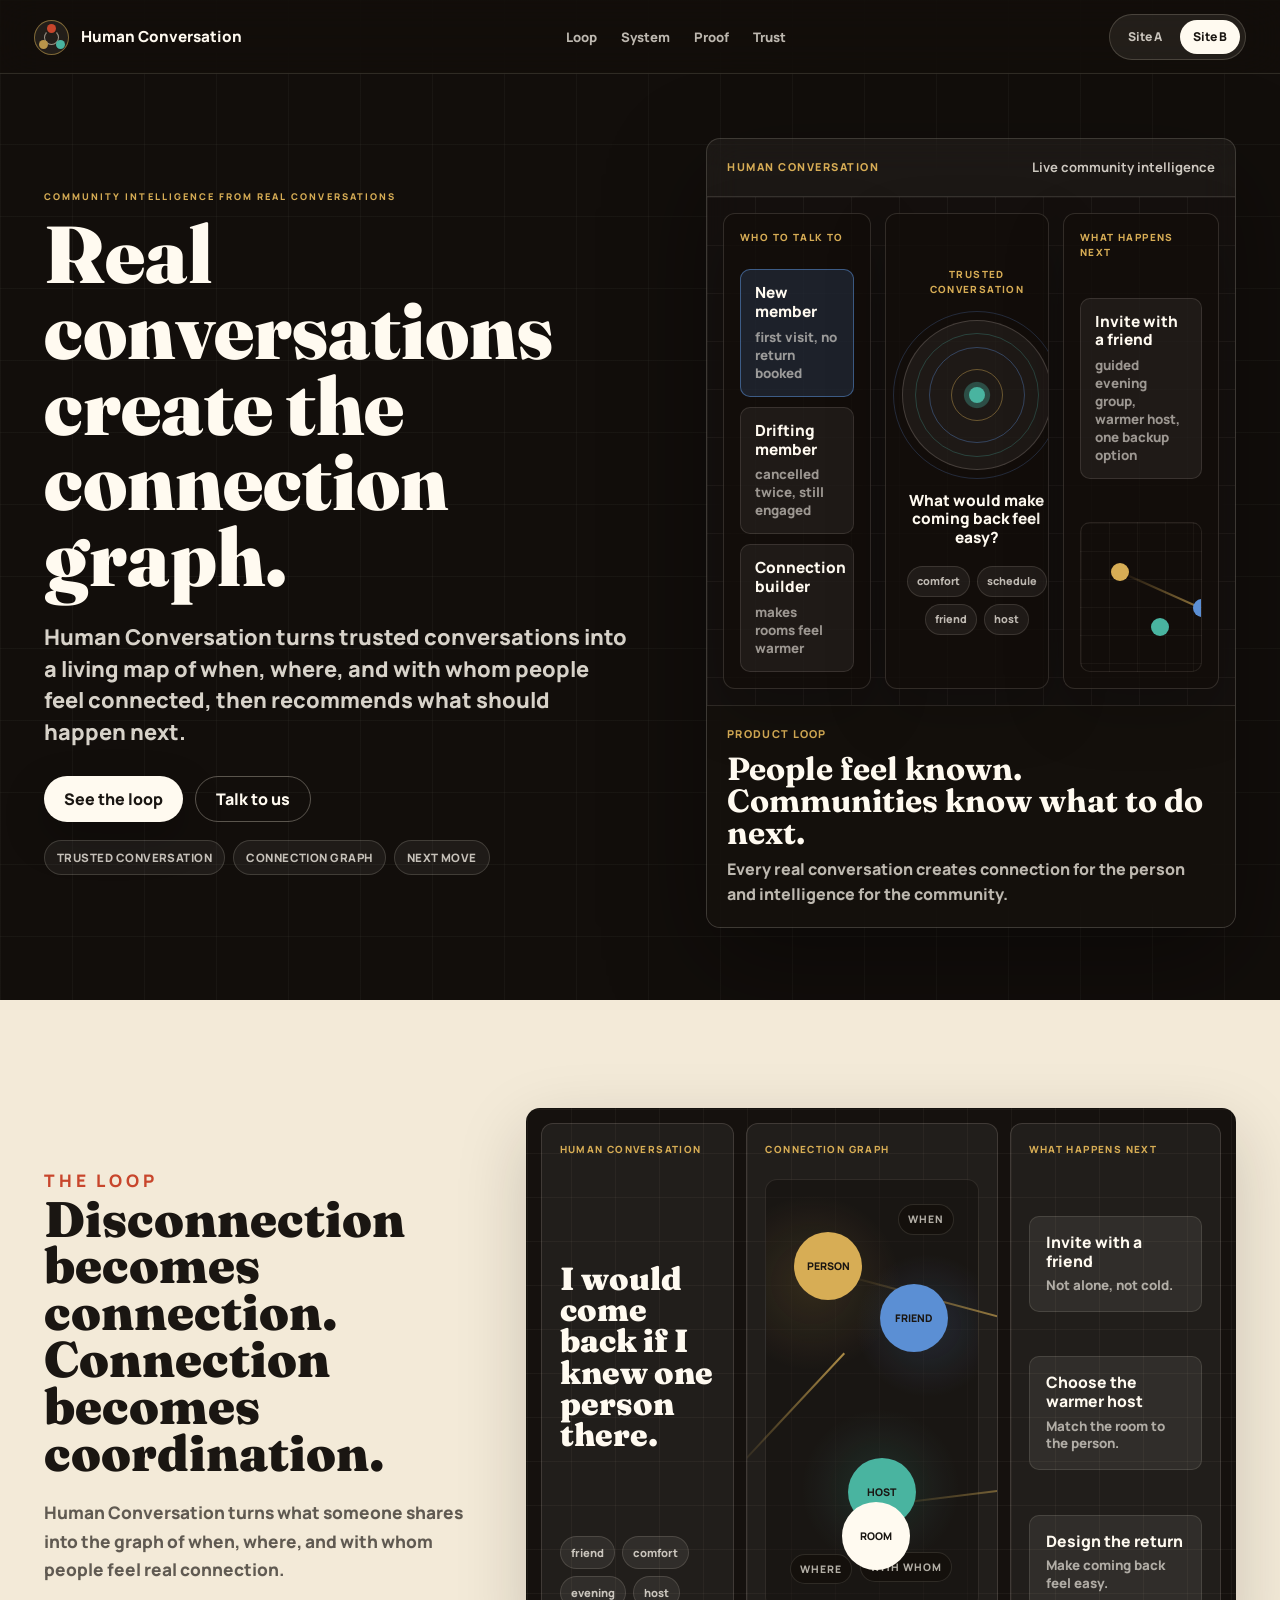
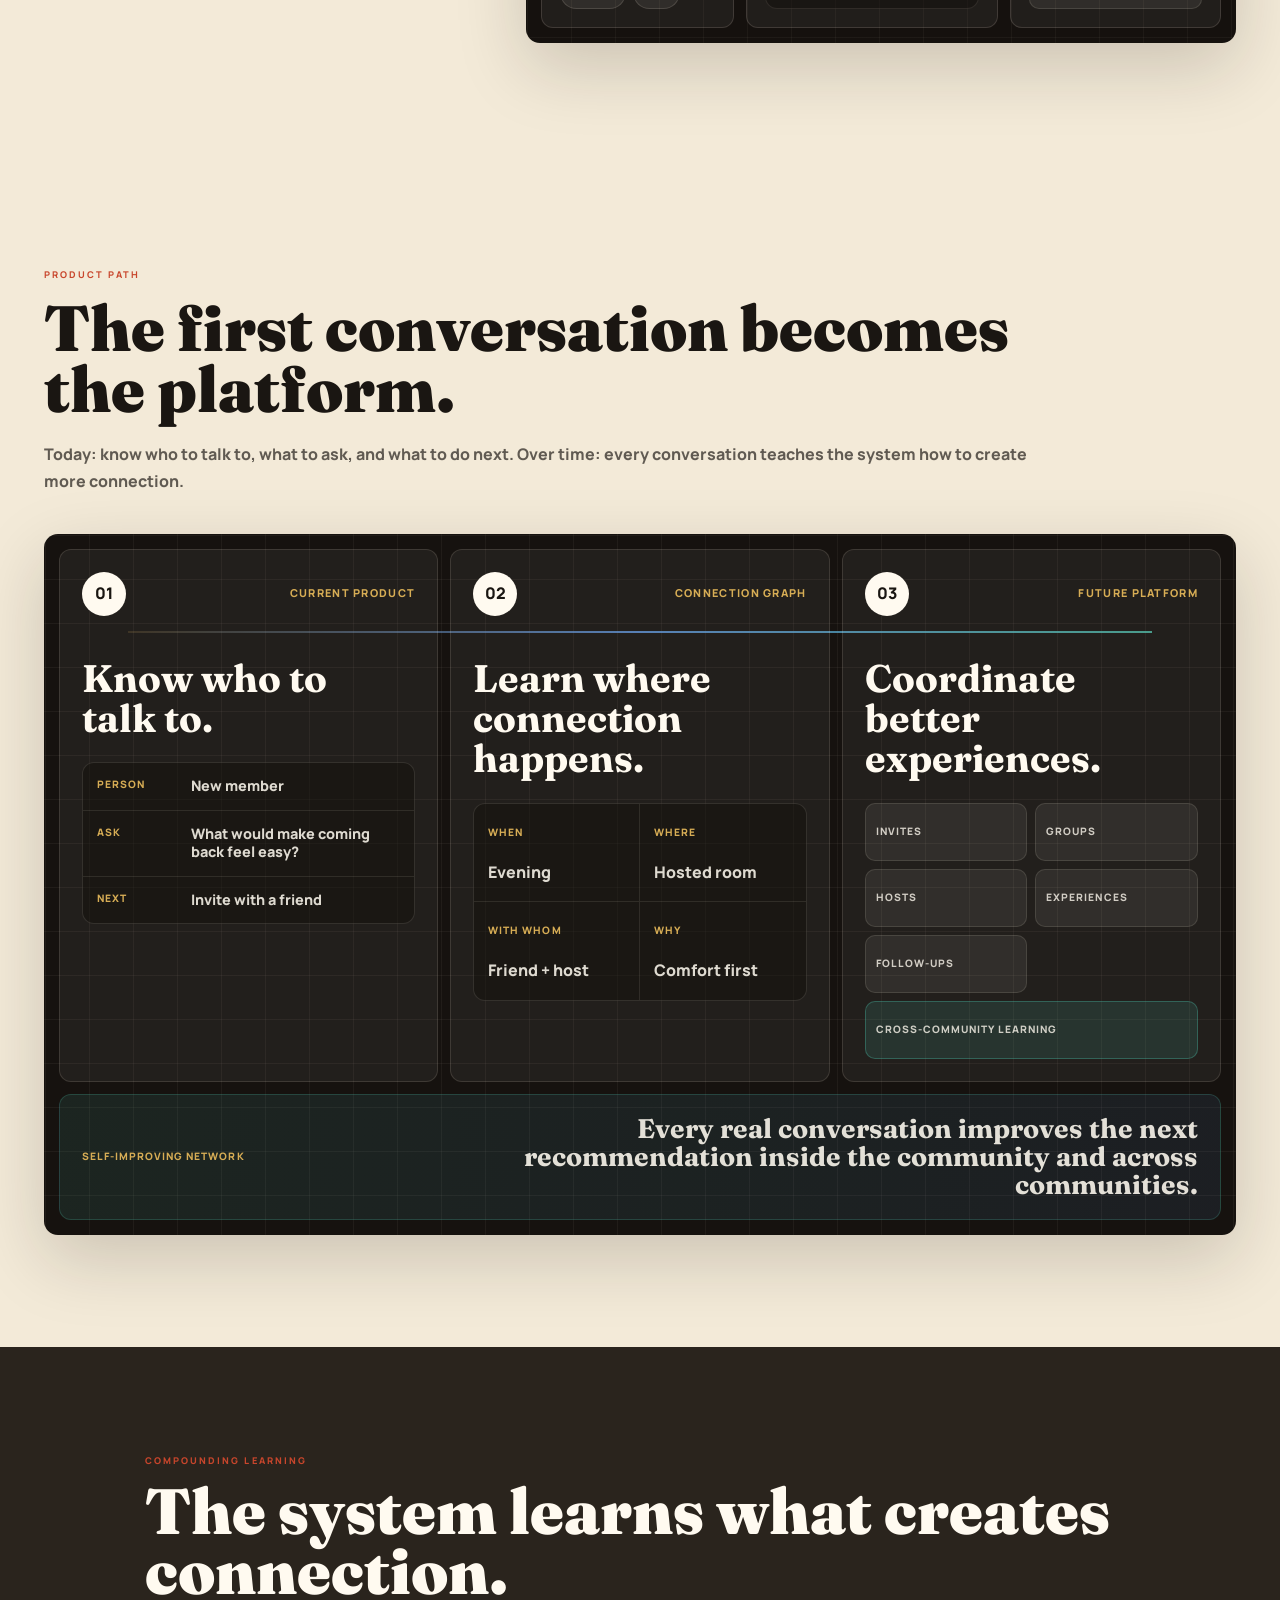
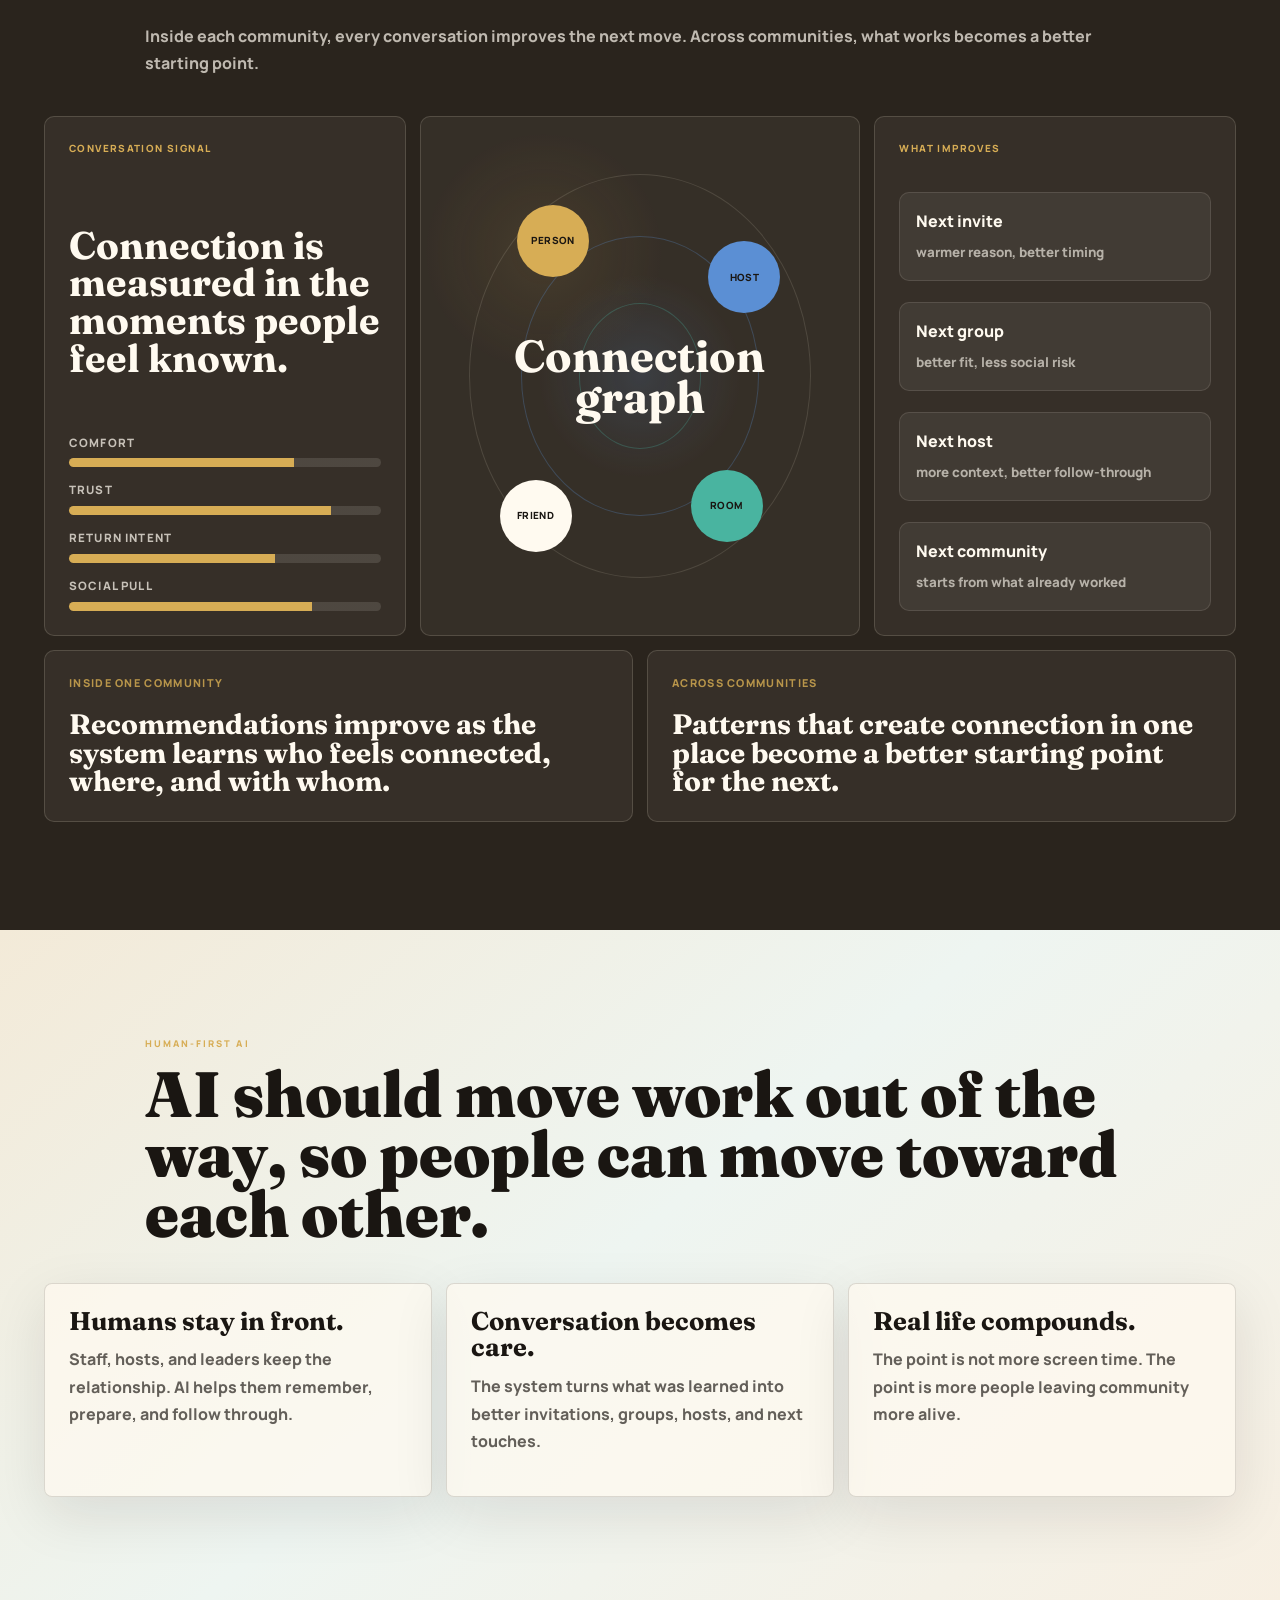
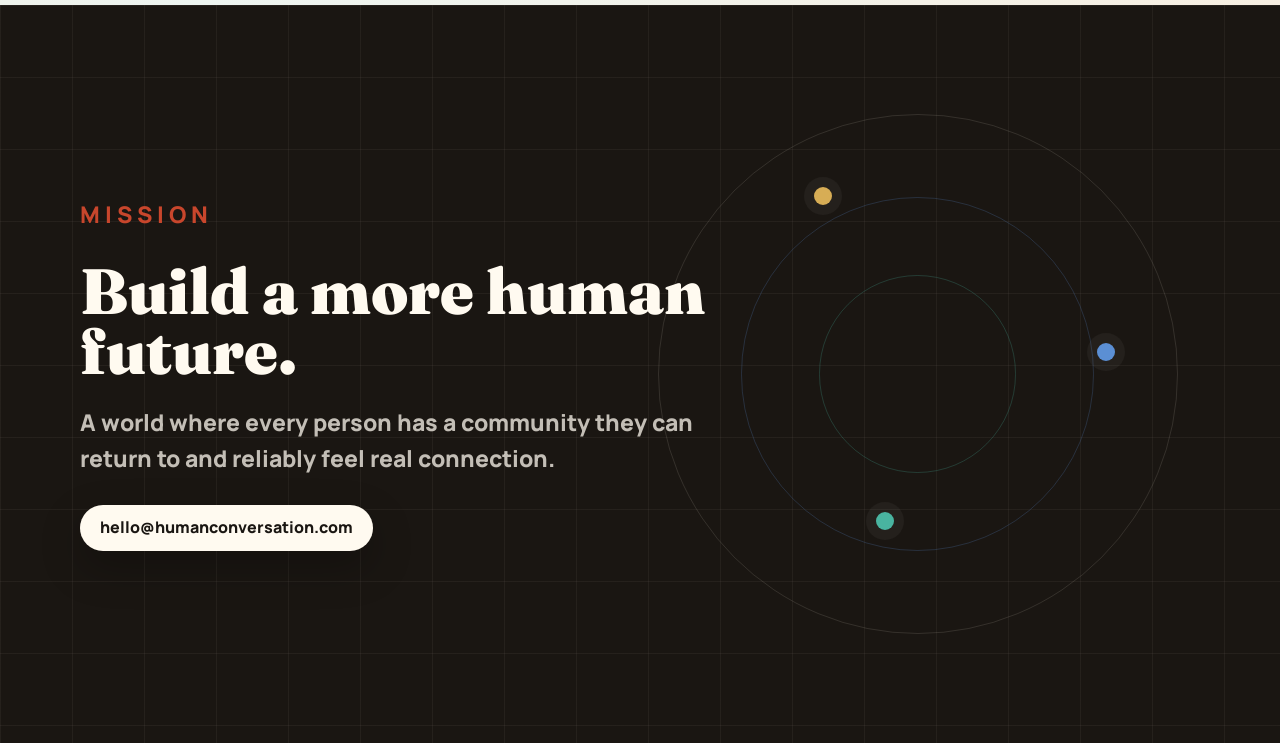
==== commit 93cc98e3: "Refocus proof section on compounding learning" ====
--- a/index.html
+++ b/index.html
@@ -259,87 +259,68 @@
 
       <section class="section capabilities-section" id="proof">
         <div class="section-heading">
-          <p class="eyebrow red">What the graph unlocks</p>
+          <p class="eyebrow red">Compounding learning</p>
           <h2>
-            <span class="desktop-phrase">The product becomes a self-improving community system.</span>
-            <span class="mobile-phrase">A self-improving<br />community system.</span>
+            <span class="desktop-phrase">The system learns what creates connection.</span>
+            <span class="mobile-phrase">The system learns what creates connection.</span>
           </h2>
           <p>
-            Learns why. Recommends next.
+            Inside each community, every conversation improves the next move. Across communities, what works becomes a better starting point.
           </p>
         </div>
-        <div class="future-platform" aria-label="Future Human Conversation product surface">
-          <div class="future-sidebar" aria-label="Community intelligence inputs">
-            <span class="panel-kicker">Connection graph</span>
-            <div class="connection-pulse">
-              <span class="pulse-node gold-node"></span>
-              <span class="pulse-node blue-node"></span>
-              <span class="pulse-node mint-node"></span>
-              <span class="pulse-line pulse-a"></span>
-              <span class="pulse-line pulse-b"></span>
-              <span class="pulse-line pulse-c"></span>
-            </div>
-            <div class="graph-stat">
-              <strong>When</strong>
-              <small>evening groups, hosted rooms</small>
-            </div>
-            <div class="graph-stat">
-              <strong>Where</strong>
-              <small>formats that create comfort</small>
-            </div>
-            <div class="graph-stat">
-              <strong>With whom</strong>
-              <small>friends, hosts, connection builders</small>
-            </div>
-          </div>
-
-          <div class="future-main">
-            <div class="future-topline">
-              <span>Recommended next moves</span>
-              <strong>Community intelligence</strong>
-            </div>
-            <div class="move-grid">
-              <article class="move-card">
-                <span>Invite</span>
-                <strong>Bring a friend</strong>
-                <p>Right reason, right time, warmer host.</p>
-              </article>
-              <article class="move-card">
-                <span>Group</span>
-                <strong>Build comfort first</strong>
-                <p>Match by energy, level, trust, and social pull.</p>
-              </article>
-              <article class="move-card">
-                <span>Host</span>
-                <strong>Add a connector</strong>
-                <p>Put warmth where the room needs it most.</p>
-              </article>
-              <article class="move-card">
-                <span>Experience</span>
-                <strong>Design for connection</strong>
-                <p>Optimize for feeling, not just attendance.</p>
-              </article>
-              <article class="move-card">
-                <span>Follow-up</span>
-                <strong>Rescue the return</strong>
-                <p>See who is drifting and what touch helps.</p>
-              </article>
-              <article class="move-card learning-card">
-                <span>Learning</span>
-                <strong>Improve the next<br />community</strong>
-                <p>What works becomes the next starting point.</p>
-              </article>
-            </div>
-          </div>
-        </div>
-        <div class="learning-strip" aria-label="How Human Conversation improves over time">
-          <div class="learning-track">
-            <span>Inside a community</span>
-            <strong>Every conversation improves the next invitation, group, host, and follow-up.</strong>
-          </div>
-          <div class="learning-track cross-track">
+
+        <div class="learning-system" aria-label="How Human Conversation learns inside and across communities">
+          <article class="learning-panel signal-panel">
+            <span class="panel-kicker">Conversation signal</span>
+            <strong>Connection is measured in the moments people feel known.</strong>
+            <div class="signal-bars" aria-label="Connection signals">
+              <div><span>Comfort</span><i style="--bar: 72%"></i></div>
+              <div><span>Trust</span><i style="--bar: 84%"></i></div>
+              <div><span>Return intent</span><i style="--bar: 66%"></i></div>
+              <div><span>Social pull</span><i style="--bar: 78%"></i></div>
+            </div>
+          </article>
+
+          <div class="network-core" aria-hidden="true">
+            <span class="network-ring ring-one"></span>
+            <span class="network-ring ring-two"></span>
+            <span class="network-ring ring-three"></span>
+            <span class="network-dot dot-a">Person</span>
+            <span class="network-dot dot-b">Host</span>
+            <span class="network-dot dot-c">Room</span>
+            <span class="network-dot dot-d">Friend</span>
+            <strong>Connection graph</strong>
+          </div>
+
+          <article class="learning-panel compounding-panel">
+            <span class="panel-kicker">What improves</span>
+            <div class="learning-row">
+              <strong>Next invite</strong>
+              <small>warmer reason, better timing</small>
+            </div>
+            <div class="learning-row">
+              <strong>Next group</strong>
+              <small>better fit, less social risk</small>
+            </div>
+            <div class="learning-row">
+              <strong>Next host</strong>
+              <small>more context, better follow-through</small>
+            </div>
+            <div class="learning-row">
+              <strong>Next community</strong>
+              <small>starts from what already worked</small>
+            </div>
+          </article>
+        </div>
+
+        <div class="network-strip" aria-label="Human Conversation network effects">
+          <div>
+            <span>Inside one community</span>
+            <strong>Recommendations improve as the system learns who feels connected, where, and with whom.</strong>
+          </div>
+          <div>
             <span>Across communities</span>
-            <strong>What works in one place becomes a better starting point for the next.</strong>
+            <strong>Patterns that create connection in one place become a better starting point for the next.</strong>
           </div>
         </div>
       </section>
--- a/styles.css
+++ b/styles.css
@@ -1328,6 +1328,203 @@
   line-height: 1.02;
 }
 
+.learning-system {
+  display: grid;
+  grid-template-columns: minmax(260px, 0.82fr) minmax(360px, 1fr) minmax(260px, 0.82fr);
+  gap: 14px;
+  align-items: stretch;
+}
+
+.learning-panel,
+.network-core,
+.network-strip > div {
+  border: 1px solid rgba(243, 234, 216, 0.16);
+  border-radius: 10px;
+  background: rgba(243, 234, 216, 0.06);
+}
+
+.learning-panel {
+  display: grid;
+  align-content: space-between;
+  min-height: 520px;
+  padding: 24px;
+}
+
+.signal-panel > strong {
+  display: block;
+  max-width: 12ch;
+  color: var(--paper-soft);
+  font-family: "Fraunces", Georgia, serif;
+  font-size: clamp(2rem, 3vw, 3rem);
+  line-height: 0.98;
+}
+
+.signal-bars {
+  display: grid;
+  gap: 14px;
+}
+
+.signal-bars div {
+  display: grid;
+  gap: 7px;
+}
+
+.signal-bars span {
+  color: rgba(255, 250, 240, 0.72);
+  font-size: 0.72rem;
+  font-weight: 900;
+  letter-spacing: 0.1em;
+  text-transform: uppercase;
+}
+
+.signal-bars i {
+  display: block;
+  height: 9px;
+  border-radius: 999px;
+  background:
+    linear-gradient(90deg, var(--gold-2) var(--bar), rgba(255, 250, 240, 0.12) var(--bar));
+}
+
+.network-core {
+  position: relative;
+  display: grid;
+  min-height: 520px;
+  place-items: center;
+  overflow: hidden;
+  background:
+    radial-gradient(circle at center, rgba(91, 143, 212, 0.16), transparent 30%),
+    radial-gradient(circle at 28% 26%, rgba(184, 149, 74, 0.12), transparent 24%),
+    rgba(243, 234, 216, 0.055);
+}
+
+.network-core strong {
+  z-index: 2;
+  max-width: 9ch;
+  color: var(--paper-soft);
+  font-family: "Fraunces", Georgia, serif;
+  font-size: clamp(2.25rem, 3.5vw, 4rem);
+  line-height: 0.92;
+  text-align: center;
+}
+
+.network-ring,
+.network-dot {
+  position: absolute;
+  display: block;
+}
+
+.network-ring {
+  border: 1px solid rgba(243, 234, 216, 0.13);
+  border-radius: 50%;
+}
+
+.ring-one {
+  inset: 11%;
+}
+
+.ring-two {
+  inset: 23%;
+  border-color: rgba(91, 143, 212, 0.28);
+}
+
+.ring-three {
+  inset: 36%;
+  border-color: rgba(73, 180, 160, 0.28);
+}
+
+.network-dot {
+  z-index: 3;
+  display: grid;
+  width: 72px;
+  height: 72px;
+  place-items: center;
+  border-radius: 50%;
+  color: var(--ink);
+  font-size: 0.62rem;
+  font-weight: 900;
+  letter-spacing: 0.04em;
+  text-transform: uppercase;
+}
+
+.dot-a {
+  top: 17%;
+  left: 22%;
+  background: var(--gold-2);
+}
+
+.dot-b {
+  top: 24%;
+  right: 18%;
+  background: var(--blue);
+}
+
+.dot-c {
+  right: 22%;
+  bottom: 18%;
+  background: var(--mint);
+}
+
+.dot-d {
+  bottom: 16%;
+  left: 18%;
+  background: var(--paper-soft);
+}
+
+.compounding-panel {
+  gap: 10px;
+}
+
+.learning-row {
+  border: 1px solid rgba(243, 234, 216, 0.12);
+  border-radius: 10px;
+  background: rgba(255, 250, 240, 0.06);
+  padding: 16px;
+}
+
+.learning-row strong {
+  display: block;
+  margin-bottom: 5px;
+  color: var(--paper-soft);
+  font-size: 1rem;
+  font-weight: 900;
+}
+
+.learning-row small {
+  color: rgba(255, 250, 240, 0.62);
+  font-weight: 800;
+}
+
+.network-strip {
+  display: grid;
+  grid-template-columns: repeat(2, minmax(0, 1fr));
+  gap: 14px;
+  margin-top: 14px;
+}
+
+.network-strip > div {
+  min-height: 172px;
+  padding: 24px;
+}
+
+.network-strip span {
+  display: block;
+  margin-bottom: 18px;
+  color: var(--gold);
+  font-size: 0.68rem;
+  font-weight: 900;
+  letter-spacing: 0.12em;
+  text-transform: uppercase;
+}
+
+.network-strip strong {
+  display: block;
+  max-width: 560px;
+  color: var(--paper-soft);
+  font-family: "Fraunces", Georgia, serif;
+  font-size: clamp(1.55rem, 2.2vw, 2.35rem);
+  line-height: 1.02;
+}
+
 .trust-section {
   background:
     linear-gradient(140deg, #f3ead8, #eef5f1 48%, #f7efe2);
@@ -1499,6 +1696,15 @@
     grid-template-columns: 1fr;
   }
 
+  .learning-system,
+  .network-strip {
+    grid-template-columns: 1fr;
+  }
+
+  .network-core {
+    min-height: 460px;
+  }
+
   .future-sidebar {
     min-height: 0;
   }
@@ -1561,6 +1767,8 @@
   .thesis-grid,
   .trust-grid,
   .move-grid,
+  .learning-system,
+  .network-strip,
   .graph-proof,
   .learning-strip {
     grid-template-columns: 1fr;
@@ -1681,6 +1889,8 @@
   .trust-grid,
   .move-grid,
   .future-platform,
+  .learning-system,
+  .network-strip,
   .platform-board {
     width: auto;
     max-width: 100%;
@@ -1689,6 +1899,9 @@
   .thesis-grid article,
   .trust-grid article,
   .move-card,
+  .learning-panel,
+  .network-core,
+  .network-strip > div,
   .platform-stage {
     width: auto;
     max-width: 100%;
@@ -1745,6 +1958,8 @@
   .thesis-grid,
   .trust-grid,
   .future-platform,
+  .learning-system,
+  .network-strip,
   .future-sidebar,
   .future-main,
   .move-grid,
@@ -1761,7 +1976,10 @@
   }
 
   .platform-stage,
-  .platform-learning {
+  .platform-learning,
+  .learning-panel,
+  .network-core,
+  .network-strip > div {
     width: 100% !important;
     max-width: 100% !important;
   }
@@ -1840,6 +2058,40 @@
   .platform-learning strong {
     font-size: 1.28rem;
     text-align: left;
+  }
+
+  .learning-panel {
+    min-height: 0;
+    padding: 16px;
+  }
+
+  .signal-panel > strong {
+    max-width: 13ch;
+    margin: 28px 0;
+    font-size: 1.86rem;
+  }
+
+  .network-core {
+    min-height: 330px;
+  }
+
+  .network-core strong {
+    font-size: 2.2rem;
+  }
+
+  .network-dot {
+    width: 56px;
+    height: 56px;
+    font-size: 0.52rem;
+  }
+
+  .network-strip > div {
+    min-height: 0;
+    padding: 18px;
+  }
+
+  .network-strip strong {
+    font-size: 1.34rem;
   }
 
   .graph-copy h2,
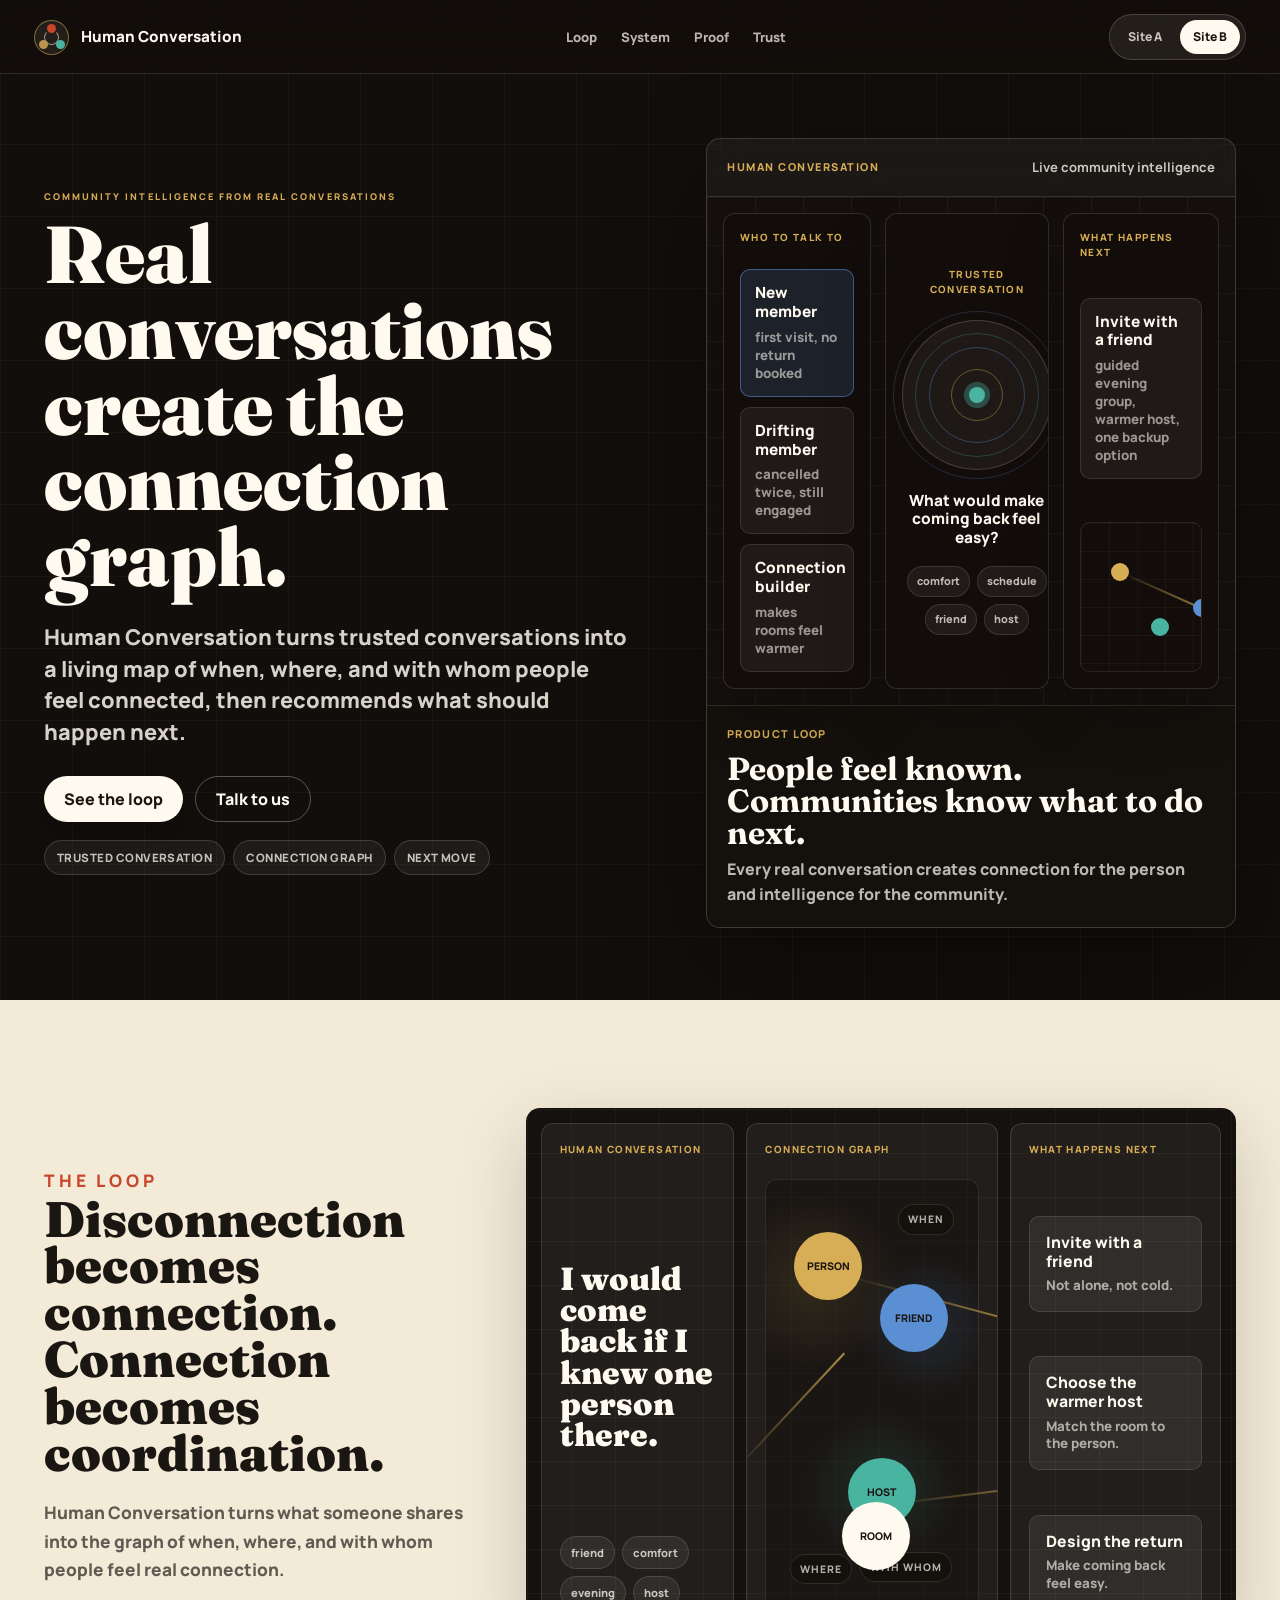
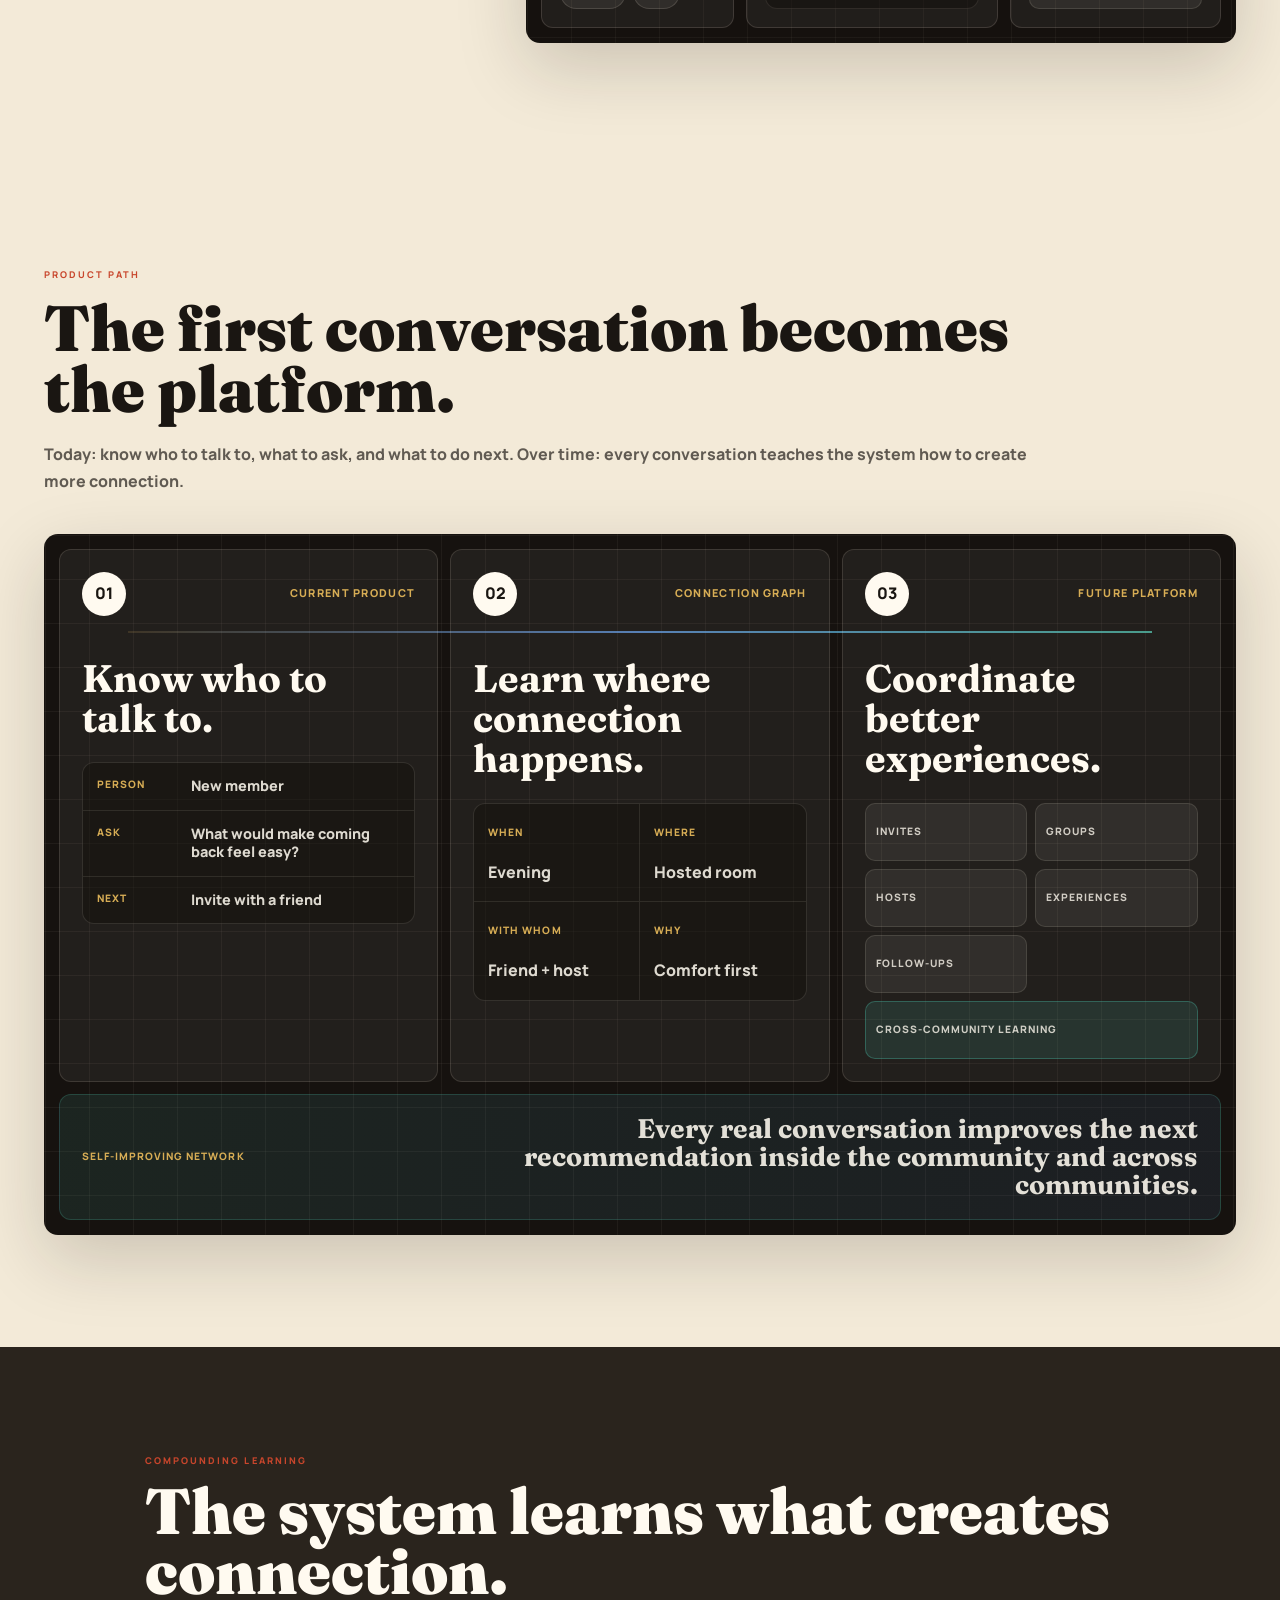
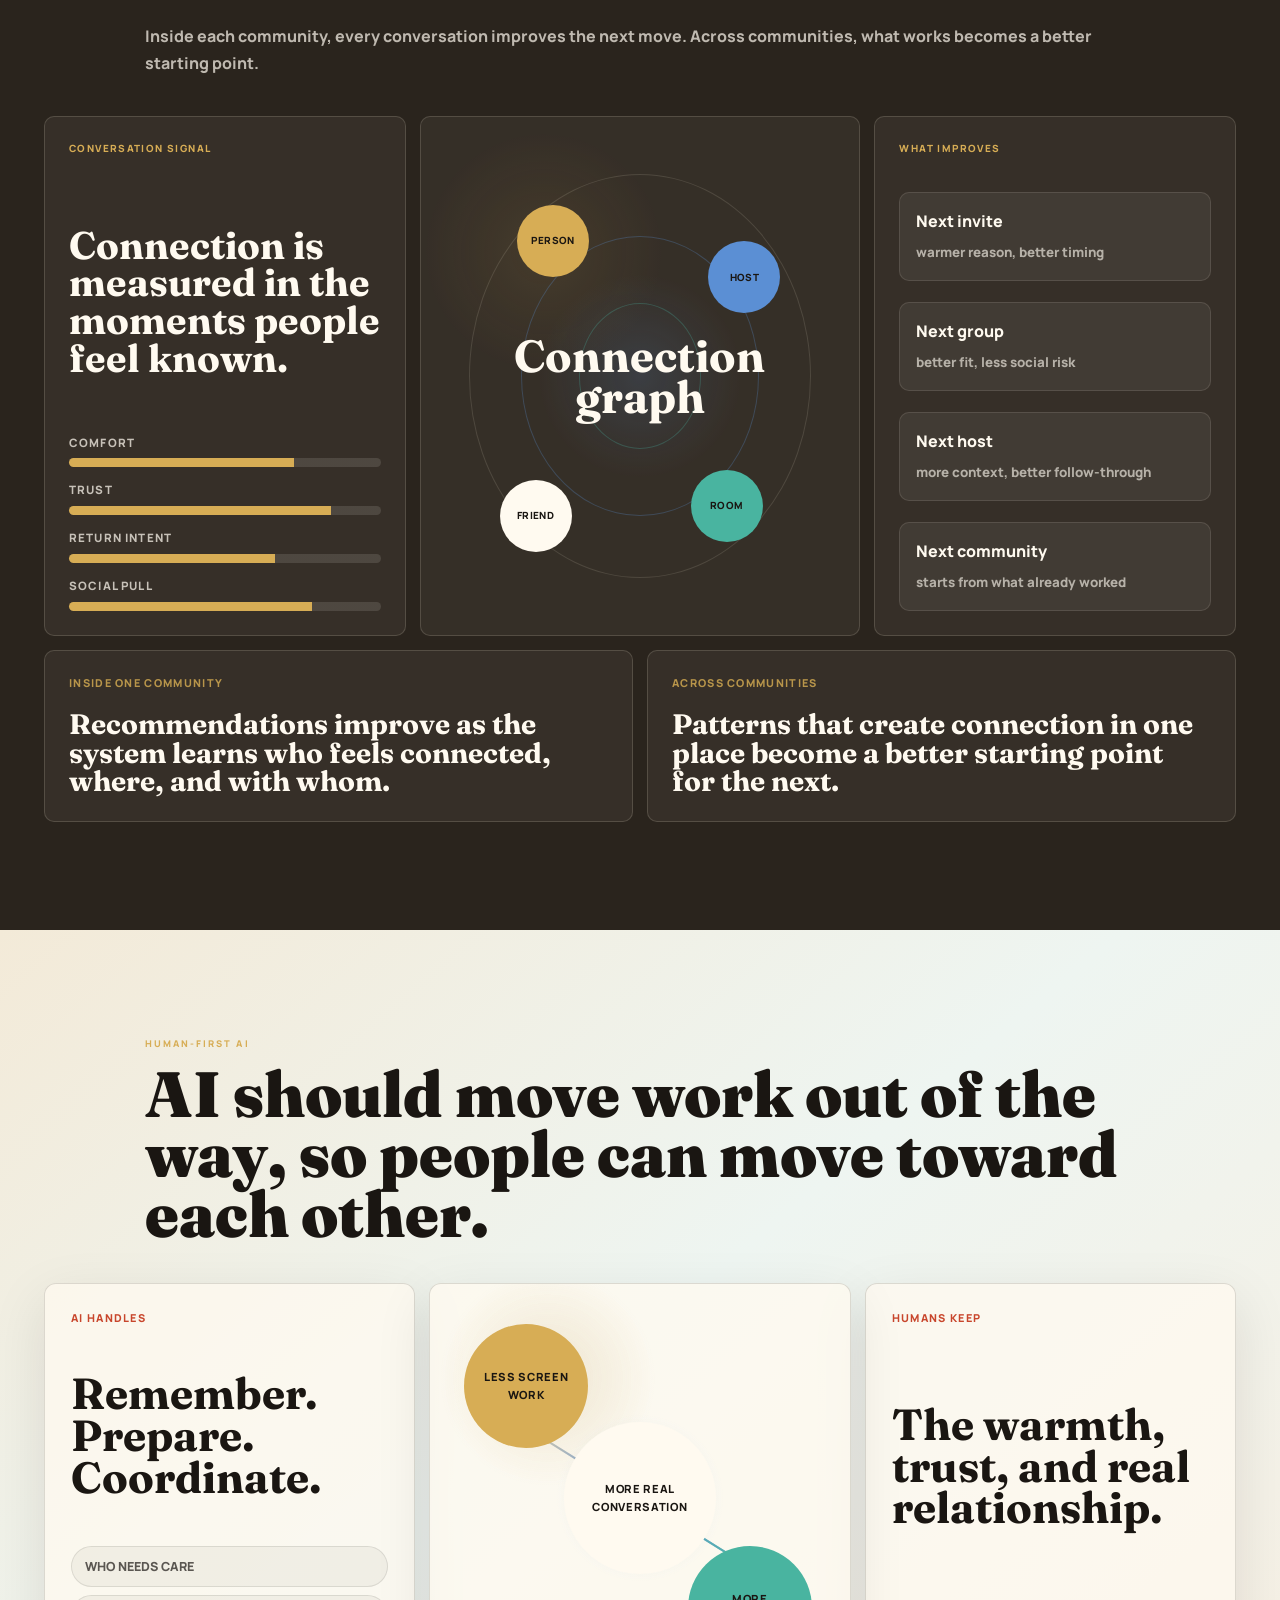
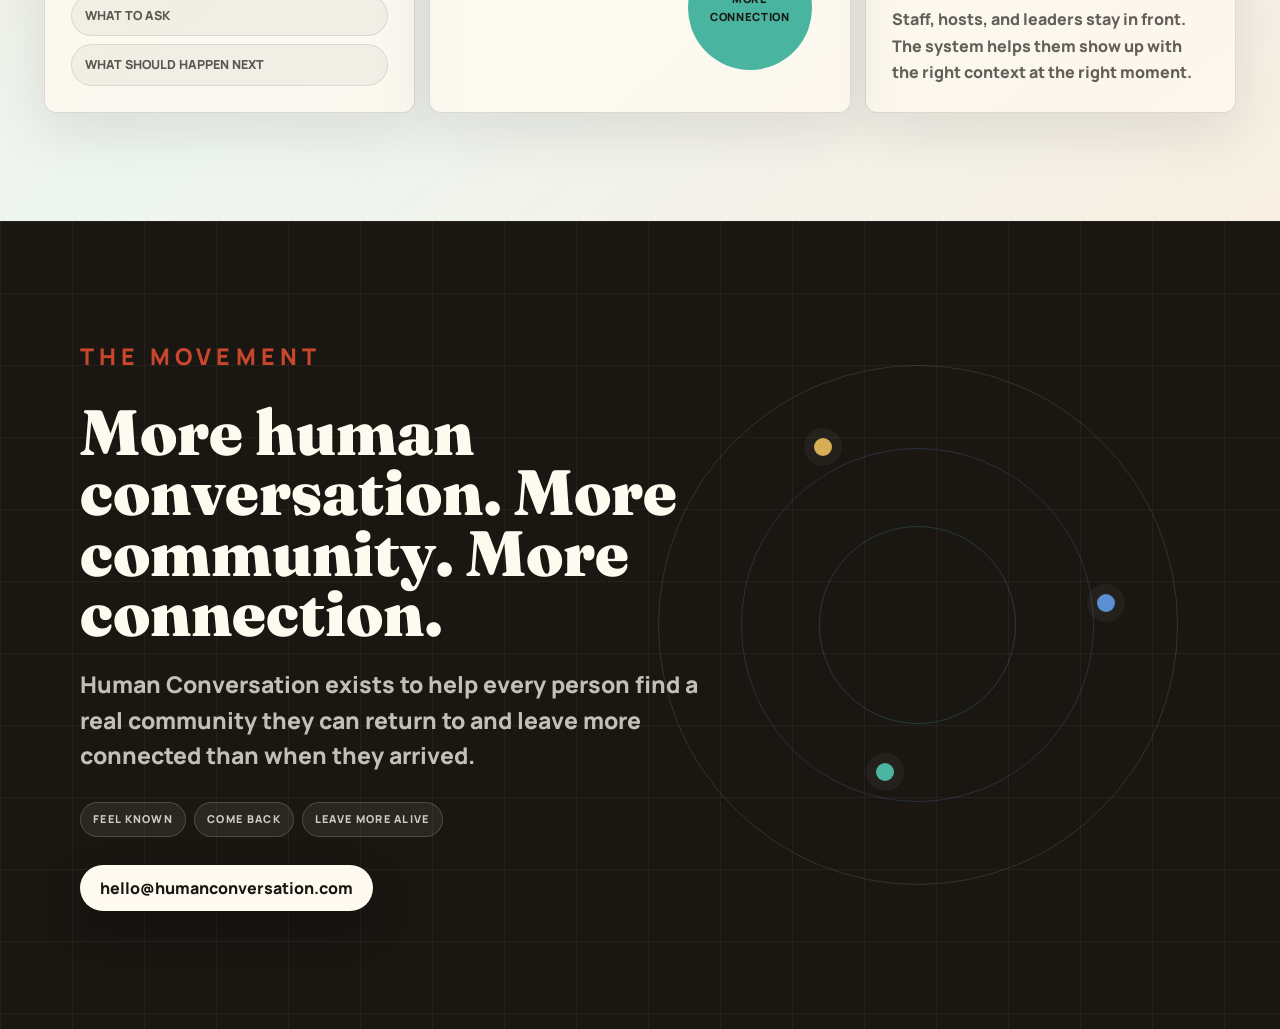
==== commit dc0ffaf1: "Strengthen human future ending" ====
--- a/index.html
+++ b/index.html
@@ -330,18 +330,29 @@
           <p class="eyebrow">Human-first AI</p>
           <h2>AI should move work out of the way, so people can move toward each other.</h2>
         </div>
-        <div class="trust-grid">
-          <article>
-            <h3>Humans stay in front.</h3>
-            <p>Staff, hosts, and leaders keep the relationship. AI helps them remember, prepare, and follow through.</p>
-          </article>
-          <article>
-            <h3>Conversation becomes care.</h3>
-            <p>The system turns what was learned into better invitations, groups, hosts, and next touches.</p>
-          </article>
-          <article>
-            <h3>Real life compounds.</h3>
-            <p>The point is not more screen time. The point is more people leaving community more alive.</p>
+        <div class="human-future-board" aria-label="How Human Conversation keeps AI human-first">
+          <article class="future-panel ai-work-panel">
+            <span>AI handles</span>
+            <strong>Remember. Prepare. Coordinate.</strong>
+            <div class="work-stack" aria-label="Work AI moves out of the way">
+              <div>who needs care</div>
+              <div>what to ask</div>
+              <div>what should happen next</div>
+            </div>
+          </article>
+
+          <div class="future-flow" aria-label="Human-first AI outcome">
+            <span class="flow-node node-ai">Less screen work</span>
+            <span class="flow-line"></span>
+            <span class="flow-node node-talk">More real conversation</span>
+            <span class="flow-line"></span>
+            <span class="flow-node node-life">More connection</span>
+          </div>
+
+          <article class="future-panel human-panel">
+            <span>Humans keep</span>
+            <strong>The warmth, trust, and real relationship.</strong>
+            <p>Staff, hosts, and leaders stay in front. The system helps them show up with the right context at the right moment.</p>
           </article>
         </div>
       </section>
@@ -356,11 +367,16 @@
           <span class="closing-node node-three"></span>
         </div>
         <div class="closing-copy">
-          <p class="eyebrow red">Mission</p>
-          <h2>Build a more human future.</h2>
+          <p class="eyebrow red">The movement</p>
+          <h2>More human conversation. More community. More connection.</h2>
           <p>
-            A world where every person has a community they can return to and reliably feel real connection.
+            Human Conversation exists to help every person find a real community they can return to and leave more connected than when they arrived.
           </p>
+          <div class="mission-points" aria-label="Human Conversation mission outcomes">
+            <span>Feel known</span>
+            <span>Come back</span>
+            <span>Leave more alive</span>
+          </div>
           <a class="primary-action" href="mailto:hello@humanconversation.com">hello@humanconversation.com</a>
         </div>
       </section>
--- a/styles.css
+++ b/styles.css
@@ -844,15 +844,13 @@
   margin-bottom: 38px;
 }
 
-.thesis-grid,
-.trust-grid {
+.thesis-grid {
   display: grid;
   grid-template-columns: repeat(3, minmax(0, 1fr));
   gap: 14px;
 }
 
-.thesis-grid article,
-.trust-grid article {
+.thesis-grid article {
   border: 1px solid var(--line);
   border-radius: 8px;
   background: rgba(255, 250, 240, 0.62);
@@ -871,7 +869,6 @@
 .thesis-grid p,
 .section-heading p:not(.eyebrow),
 .unlock-copy p,
-.trust-grid p,
 .closing p {
   color: var(--muted);
   font-weight: 760;
@@ -1530,13 +1527,135 @@
     linear-gradient(140deg, #f3ead8, #eef5f1 48%, #f7efe2);
 }
 
-.trust-grid article {
-  background: rgba(255, 250, 240, 0.7);
-}
-
 .trust-section .section-heading p:not(.eyebrow),
-.trust-grid p {
+.future-panel p {
   color: var(--muted);
+}
+
+.human-future-board {
+  display: grid;
+  grid-template-columns: minmax(260px, 0.88fr) minmax(320px, 1fr) minmax(260px, 0.88fr);
+  gap: 14px;
+  align-items: stretch;
+}
+
+.future-panel,
+.future-flow {
+  border: 1px solid rgba(26, 22, 18, 0.14);
+  border-radius: 12px;
+  background: rgba(255, 250, 240, 0.72);
+  box-shadow: 0 18px 56px rgba(26, 22, 18, 0.1);
+}
+
+.future-panel {
+  display: grid;
+  min-height: 430px;
+  align-content: space-between;
+  padding: 26px;
+}
+
+.future-panel span,
+.mission-points span {
+  color: var(--red);
+  font-size: 0.68rem;
+  font-weight: 900;
+  letter-spacing: 0.12em;
+  text-transform: uppercase;
+}
+
+.future-panel strong {
+  display: block;
+  max-width: 12ch;
+  font-family: "Fraunces", Georgia, serif;
+  font-size: clamp(2.15rem, 3.4vw, 3.6rem);
+  line-height: 0.96;
+}
+
+.work-stack {
+  display: grid;
+  gap: 8px;
+}
+
+.work-stack div {
+  border: 1px solid rgba(26, 22, 18, 0.1);
+  border-radius: 999px;
+  background: rgba(26, 22, 18, 0.045);
+  color: rgba(26, 22, 18, 0.7);
+  padding: 10px 13px;
+  font-size: 0.78rem;
+  font-weight: 900;
+  text-transform: uppercase;
+}
+
+.future-flow {
+  position: relative;
+  display: grid;
+  min-height: 430px;
+  place-items: center;
+  overflow: hidden;
+  background:
+    radial-gradient(circle at 50% 50%, rgba(91, 143, 212, 0.18), transparent 28%),
+    radial-gradient(circle at 28% 22%, rgba(184, 149, 74, 0.2), transparent 24%),
+    rgba(255, 250, 240, 0.78);
+}
+
+.flow-node,
+.flow-line {
+  position: absolute;
+  display: block;
+}
+
+.flow-node {
+  z-index: 2;
+  display: grid;
+  width: 124px;
+  height: 124px;
+  place-items: center;
+  border-radius: 50%;
+  color: var(--ink);
+  font-size: 0.7rem;
+  font-weight: 900;
+  letter-spacing: 0.06em;
+  padding: 18px;
+  text-align: center;
+  text-transform: uppercase;
+}
+
+.node-ai {
+  top: 40px;
+  left: 34px;
+  background: var(--gold-2);
+}
+
+.node-talk {
+  top: 50%;
+  left: 50%;
+  width: 152px;
+  height: 152px;
+  background: var(--paper-soft);
+  transform: translate(-50%, -50%);
+}
+
+.node-life {
+  right: 38px;
+  bottom: 42px;
+  background: var(--mint);
+}
+
+.flow-line {
+  top: 50%;
+  left: 18%;
+  width: 64%;
+  height: 2px;
+  background: linear-gradient(90deg, rgba(184, 149, 74, 0.2), rgba(91, 143, 212, 0.76), rgba(73, 180, 160, 0.78));
+  transform: rotate(32deg);
+  transform-origin: center;
+}
+
+.human-panel p {
+  margin-bottom: 0;
+  font-weight: 800;
+  line-height: 1.65;
 }
 
 .closing {
@@ -1575,6 +1694,21 @@
   line-height: 1.55;
 }
 
+.mission-points {
+  display: flex;
+  flex-wrap: wrap;
+  gap: 8px;
+  margin-bottom: 28px;
+}
+
+.mission-points span {
+  border: 1px solid rgba(243, 234, 216, 0.18);
+  border-radius: 999px;
+  background: rgba(255, 250, 240, 0.07);
+  color: rgba(255, 250, 240, 0.78);
+  padding: 8px 12px;
+}
+
 .closing .primary-action {
   background: var(--paper-soft);
   color: var(--ink);
@@ -1765,7 +1899,7 @@
   }
 
   .thesis-grid,
-  .trust-grid,
+  .human-future-board,
   .move-grid,
   .learning-system,
   .network-strip,
@@ -1886,7 +2020,7 @@
   .section-heading,
   .unlock-copy,
   .thesis-grid,
-  .trust-grid,
+  .human-future-board,
   .move-grid,
   .future-platform,
   .learning-system,
@@ -1897,8 +2031,9 @@
   }
 
   .thesis-grid article,
-  .trust-grid article,
   .move-card,
+  .future-panel,
+  .future-flow,
   .learning-panel,
   .network-core,
   .network-strip > div,
@@ -1908,13 +2043,11 @@
     overflow-wrap: anywhere;
   }
 
-  .thesis-grid,
-  .trust-grid {
+  .thesis-grid {
     display: block;
   }
 
-  .thesis-grid article,
-  .trust-grid article {
+  .thesis-grid article {
     margin-bottom: 12px;
   }
 
@@ -1923,8 +2056,7 @@
     gap: 12px;
   }
 
-  .thesis-grid h3,
-  .trust-grid h3 {
+  .thesis-grid h3 {
     font-size: 1.38rem;
   }
 
@@ -1933,7 +2065,6 @@
   }
 
   .thesis-grid p,
-  .trust-grid p,
   .move-card p {
     font-size: 0.94rem;
     line-height: 1.58;
@@ -1941,8 +2072,6 @@
 
   .thesis-grid h3,
   .thesis-grid p,
-  .trust-grid h3,
-  .trust-grid p,
   .platform-stage h3,
   .move-card strong,
   .move-card p {
@@ -1956,7 +2085,7 @@
   .section-heading,
   .unlock-copy,
   .thesis-grid,
-  .trust-grid,
+  .human-future-board,
   .future-platform,
   .learning-system,
   .network-strip,
@@ -1966,7 +2095,8 @@
   .learning-strip,
   .platform-board,
   .thesis-grid article,
-  .trust-grid article,
+  .future-panel,
+  .future-flow,
   .move-card,
   .learning-track {
     width: calc(100vw - 48px) !important;
@@ -1977,11 +2107,63 @@
 
   .platform-stage,
   .platform-learning,
+  .future-panel,
+  .future-flow,
   .learning-panel,
   .network-core,
   .network-strip > div {
     width: 100% !important;
     max-width: 100% !important;
+  }
+
+  .human-future-board {
+    gap: 10px;
+  }
+
+  .future-panel {
+    min-height: 0;
+    padding: 18px;
+  }
+
+  .future-panel strong {
+    max-width: 13ch;
+    margin: 30px 0;
+    font-size: 1.88rem;
+  }
+
+  .future-flow {
+    min-height: 330px;
+  }
+
+  .flow-node {
+    width: 86px;
+    height: 86px;
+    font-size: 0.55rem;
+    padding: 10px;
+  }
+
+  .node-ai {
+    top: 24px;
+    left: 20px;
+  }
+
+  .node-talk {
+    width: 112px;
+    height: 112px;
+  }
+
+  .node-life {
+    right: 22px;
+    bottom: 26px;
+  }
+
+  .mission-points {
+    gap: 7px;
+  }
+
+  .mission-points span {
+    padding: 7px 9px;
+    font-size: 0.6rem;
   }
 
   .platform-board {
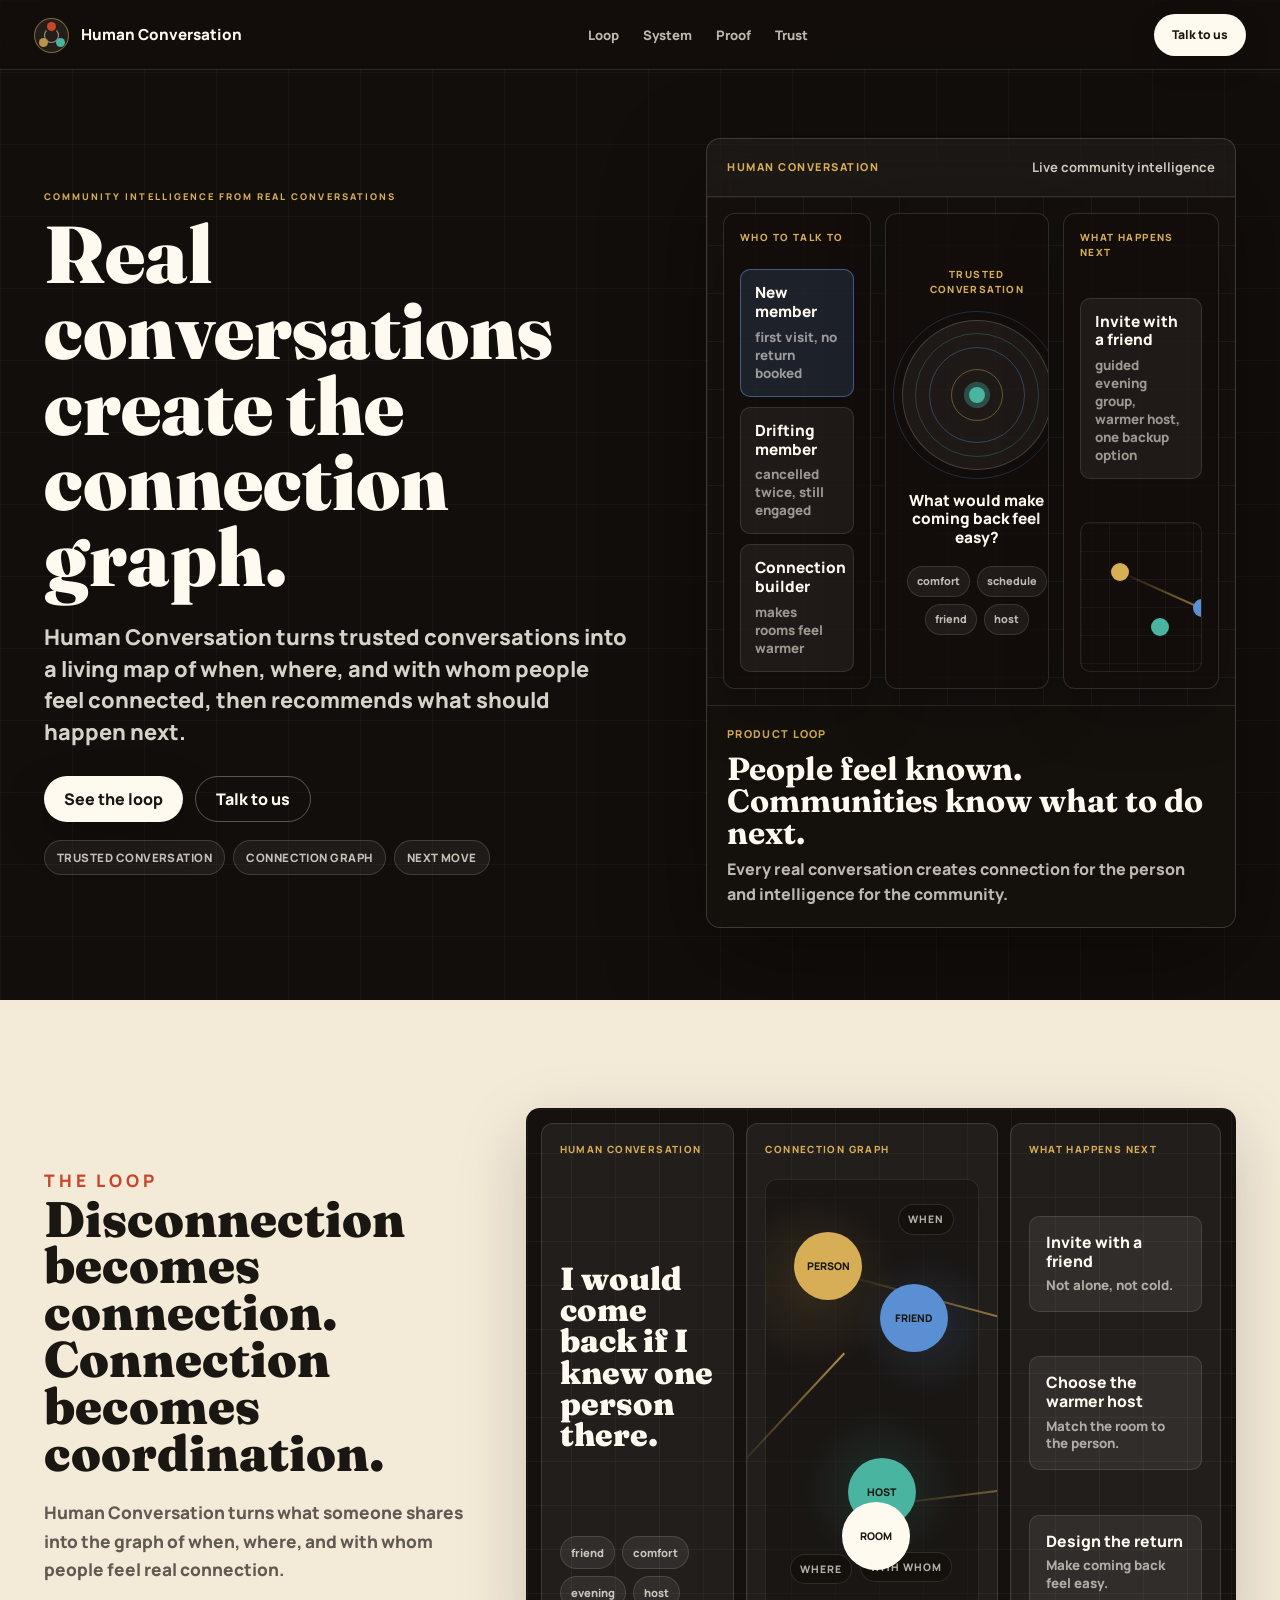
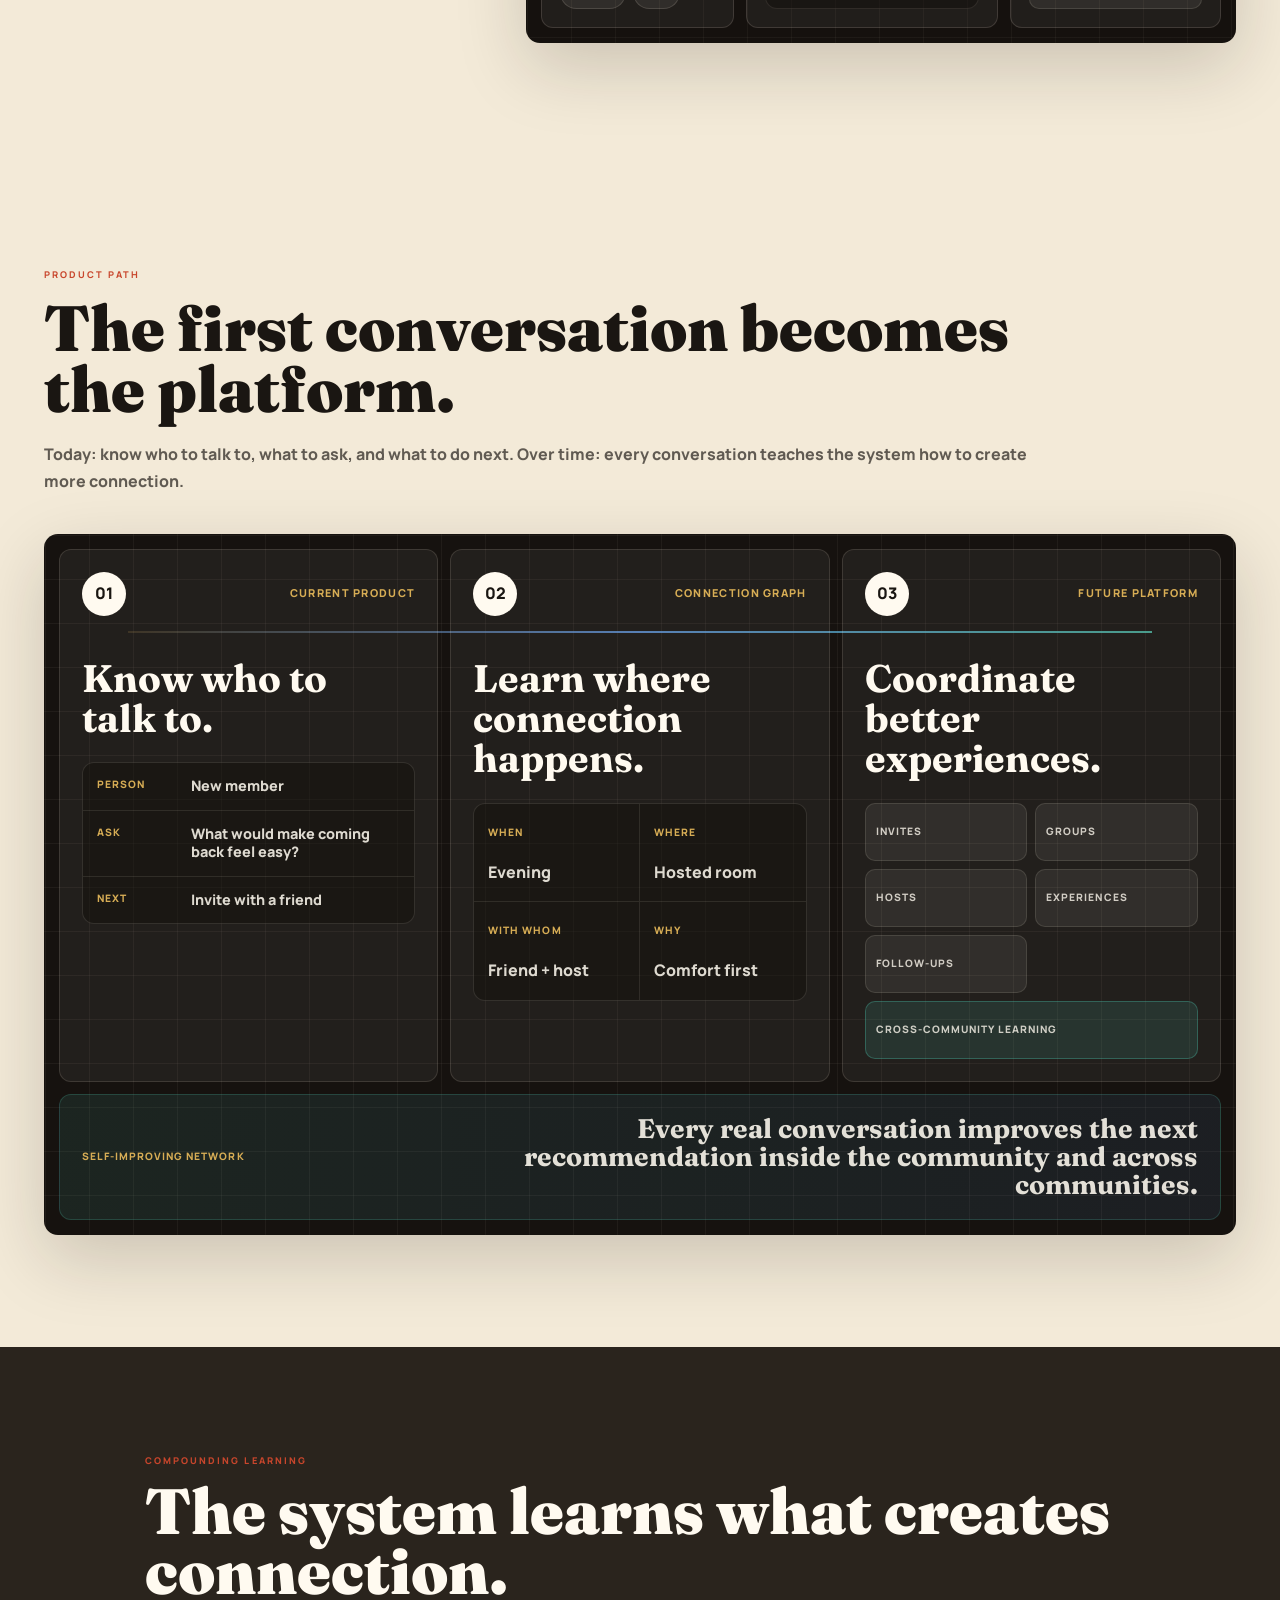
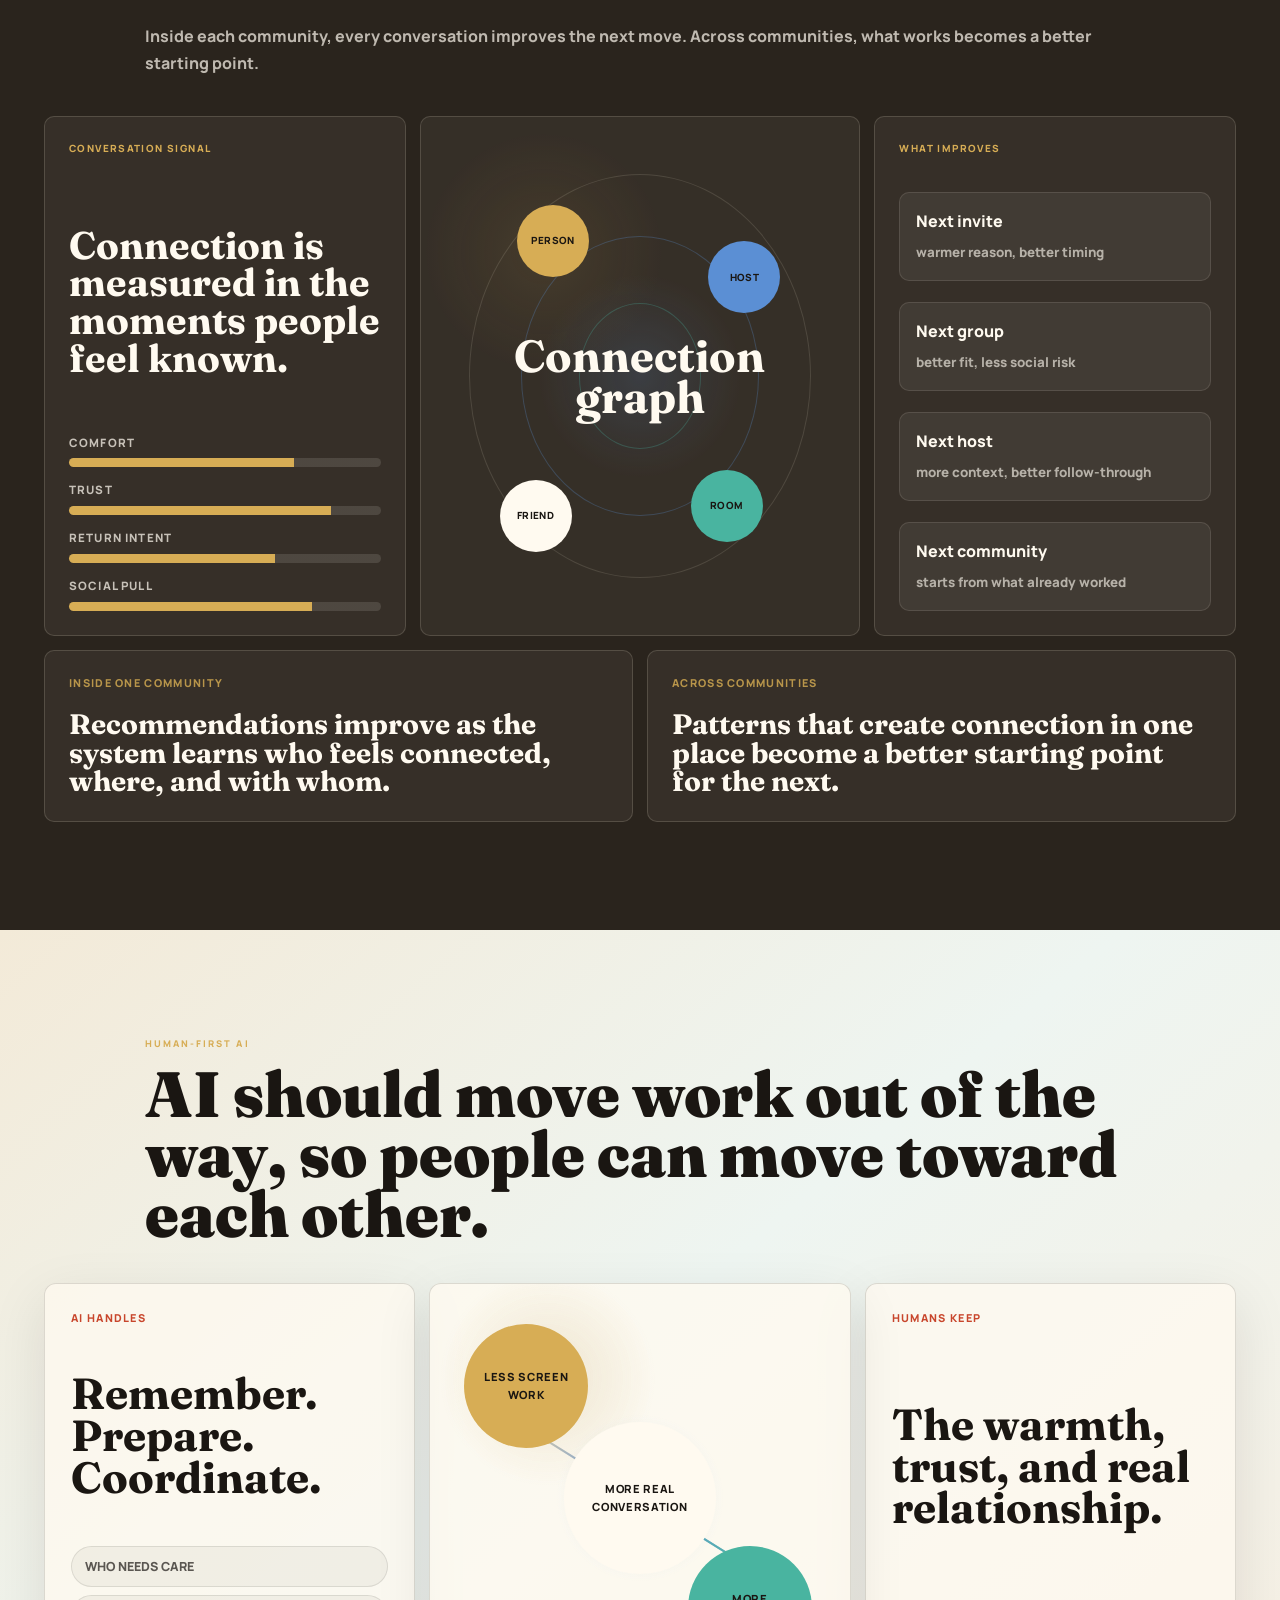
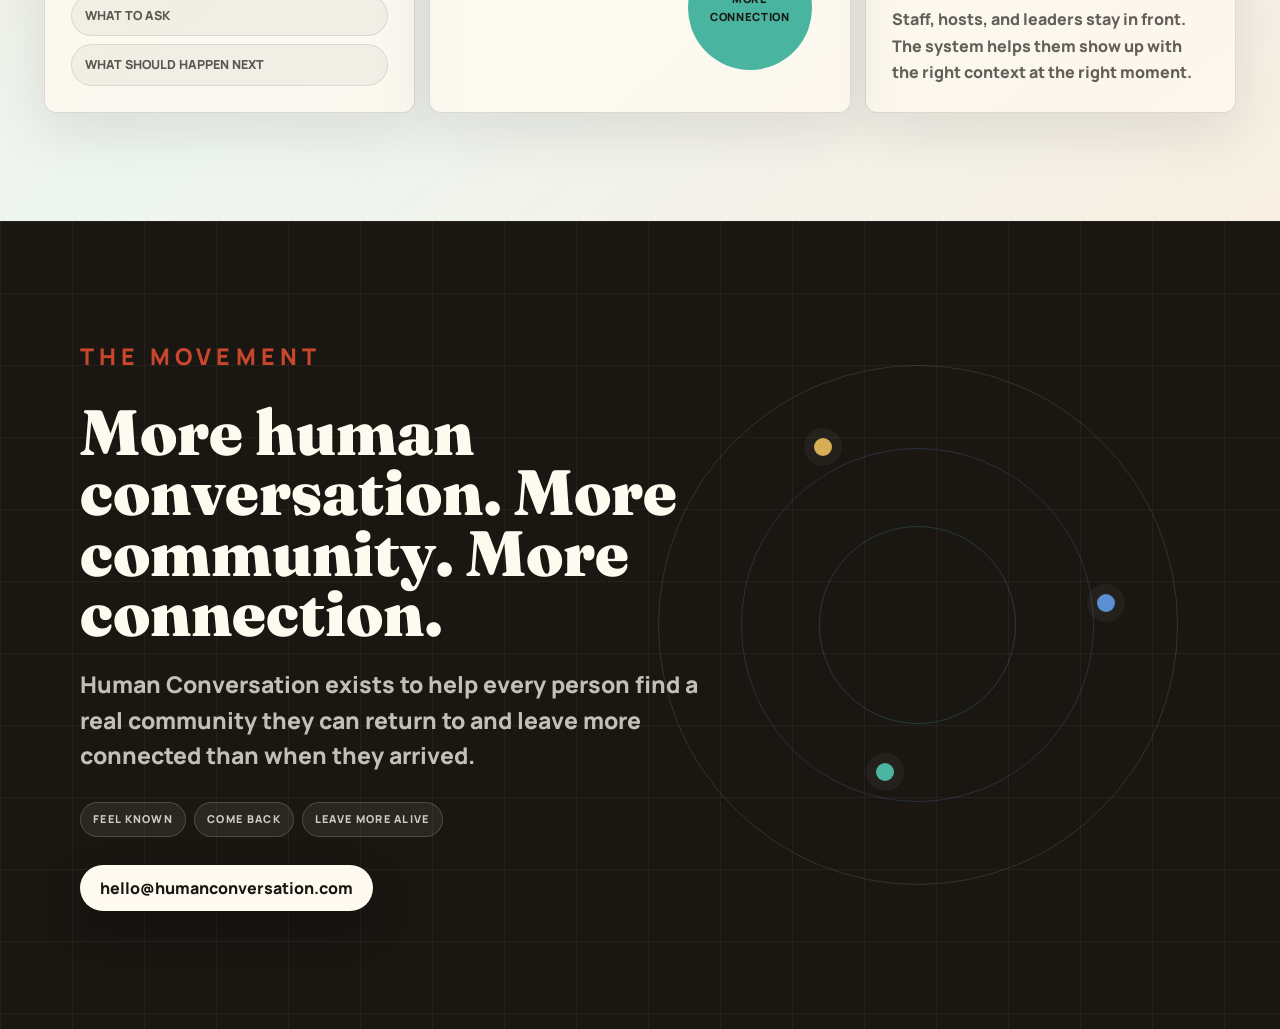
==== commit 260803e3: "Remove public version switch" ====
--- a/index.html
+++ b/index.html
@@ -35,10 +35,7 @@
         <a href="#trust">Trust</a>
       </nav>
 
-      <div class="version-switch" aria-label="Site version switcher">
-        <a href="./site-a.html">Site A</a>
-        <a href="./index.html" aria-current="page">Site B</a>
-      </div>
+      <a class="header-cta" href="mailto:hello@humanconversation.com">Talk to us</a>
     </header>
 
     <main id="top">
--- a/styles.css
+++ b/styles.css
@@ -72,7 +72,7 @@
 
 .brand,
 .main-nav,
-.version-switch,
+.header-cta,
 .hero-actions {
   display: flex;
   align-items: center;
@@ -140,29 +140,17 @@
   color: var(--paper-soft);
 }
 
-.version-switch {
-  gap: 5px;
+.header-cta {
+  min-height: 42px;
+  justify-content: center;
   border: 1px solid rgba(243, 234, 216, 0.18);
   border-radius: 999px;
-  background: rgba(243, 234, 216, 0.08);
-  padding: 5px;
-}
-
-.version-switch a {
-  display: inline-flex;
-  min-height: 34px;
-  align-items: center;
-  justify-content: center;
-  border-radius: 999px;
-  padding: 0 13px;
-  color: rgba(255, 250, 240, 0.76);
-  font-size: 0.76rem;
-  font-weight: 900;
-}
-
-.version-switch a[aria-current="page"] {
   background: var(--paper-soft);
   color: var(--ink);
+  padding: 0 17px;
+  font-size: 0.76rem;
+  font-weight: 900;
+  box-shadow: 0 10px 28px rgba(0, 0, 0, 0.16);
 }
 
 .hero {
@@ -1779,7 +1767,7 @@
     display: none;
   }
 
-  .version-switch {
+  .header-cta {
     justify-self: end;
   }
 
@@ -1854,9 +1842,9 @@
     max-width: 150px;
   }
 
-  .version-switch a {
-    min-height: 32px;
-    padding: 0 10px;
+  .header-cta {
+    min-height: 34px;
+    padding: 0 12px;
   }
 
   .hero {
@@ -1940,13 +1928,8 @@
     height: 31px;
   }
 
-  .version-switch {
-    grid-column: 1 / -1;
-    justify-self: stretch;
-  }
-
-  .version-switch a {
-    flex: 1;
+  .header-cta {
+    justify-self: end;
   }
 
   .hero {
